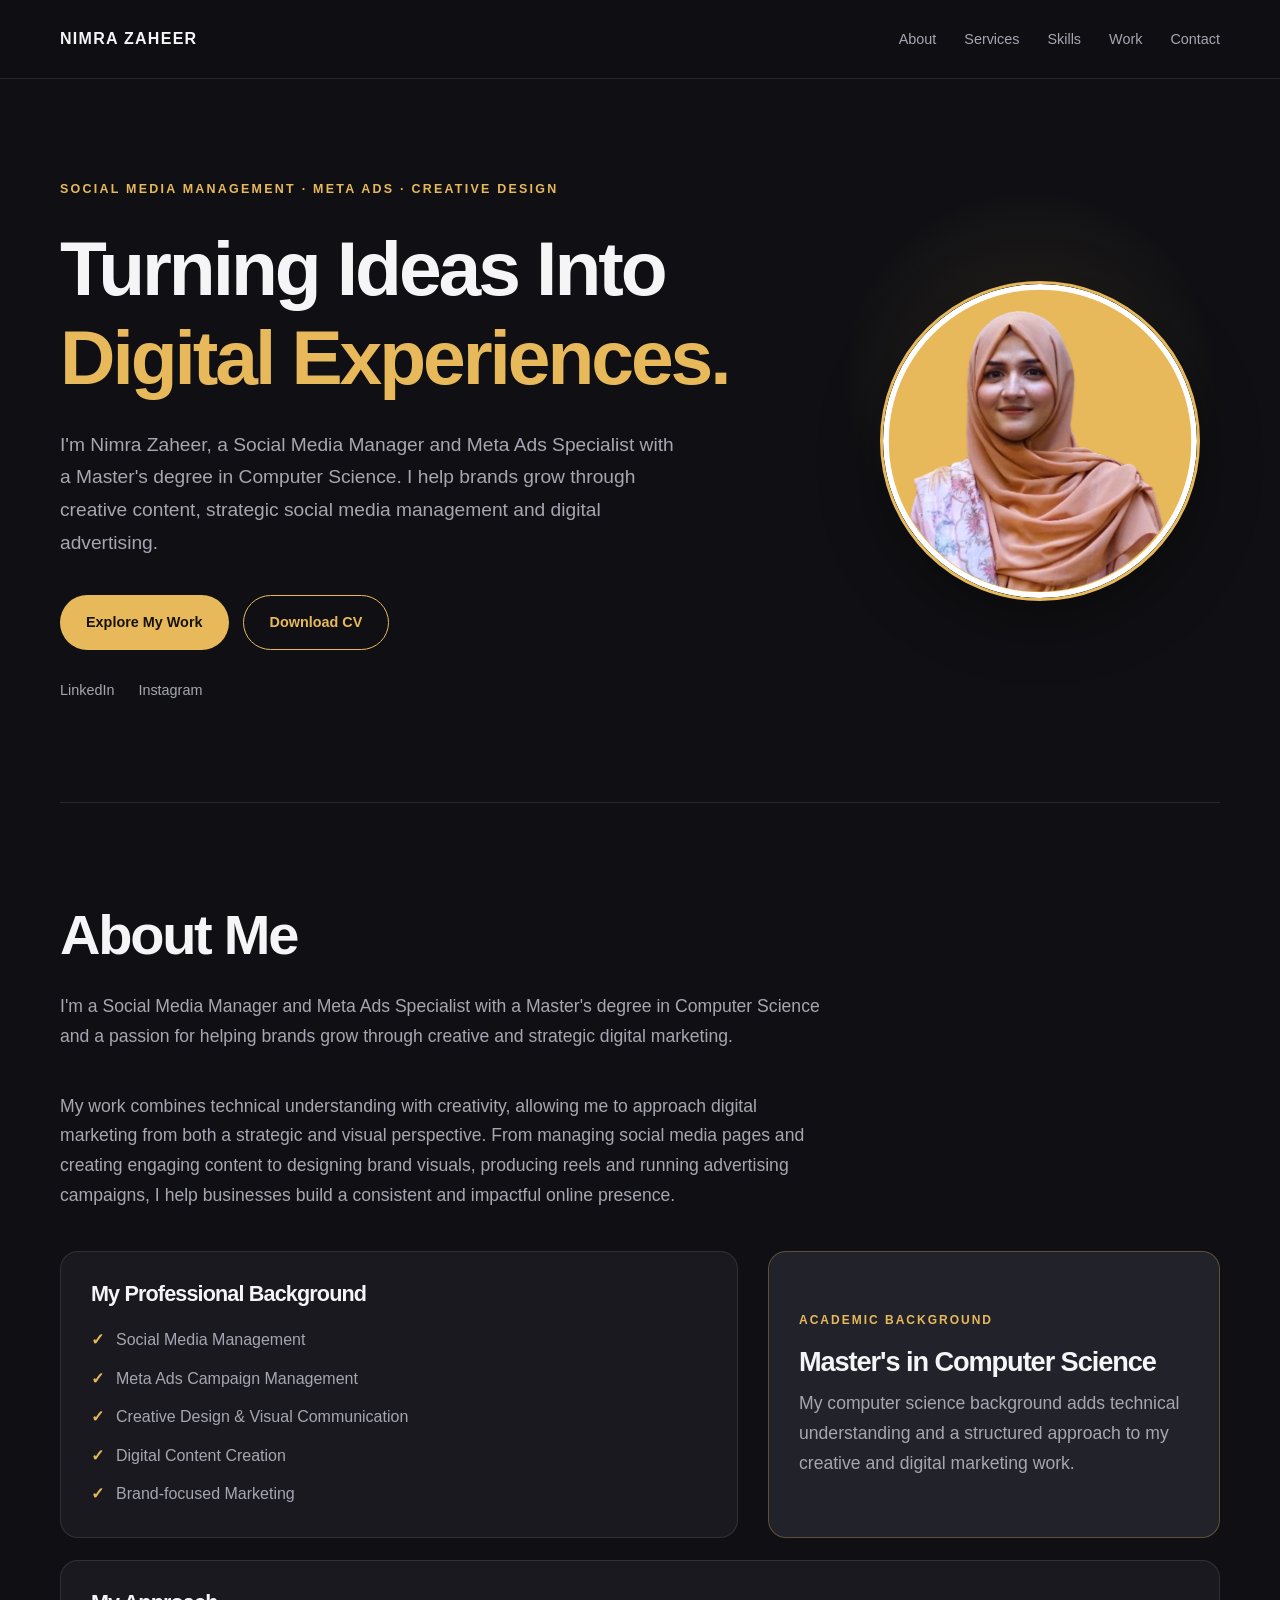
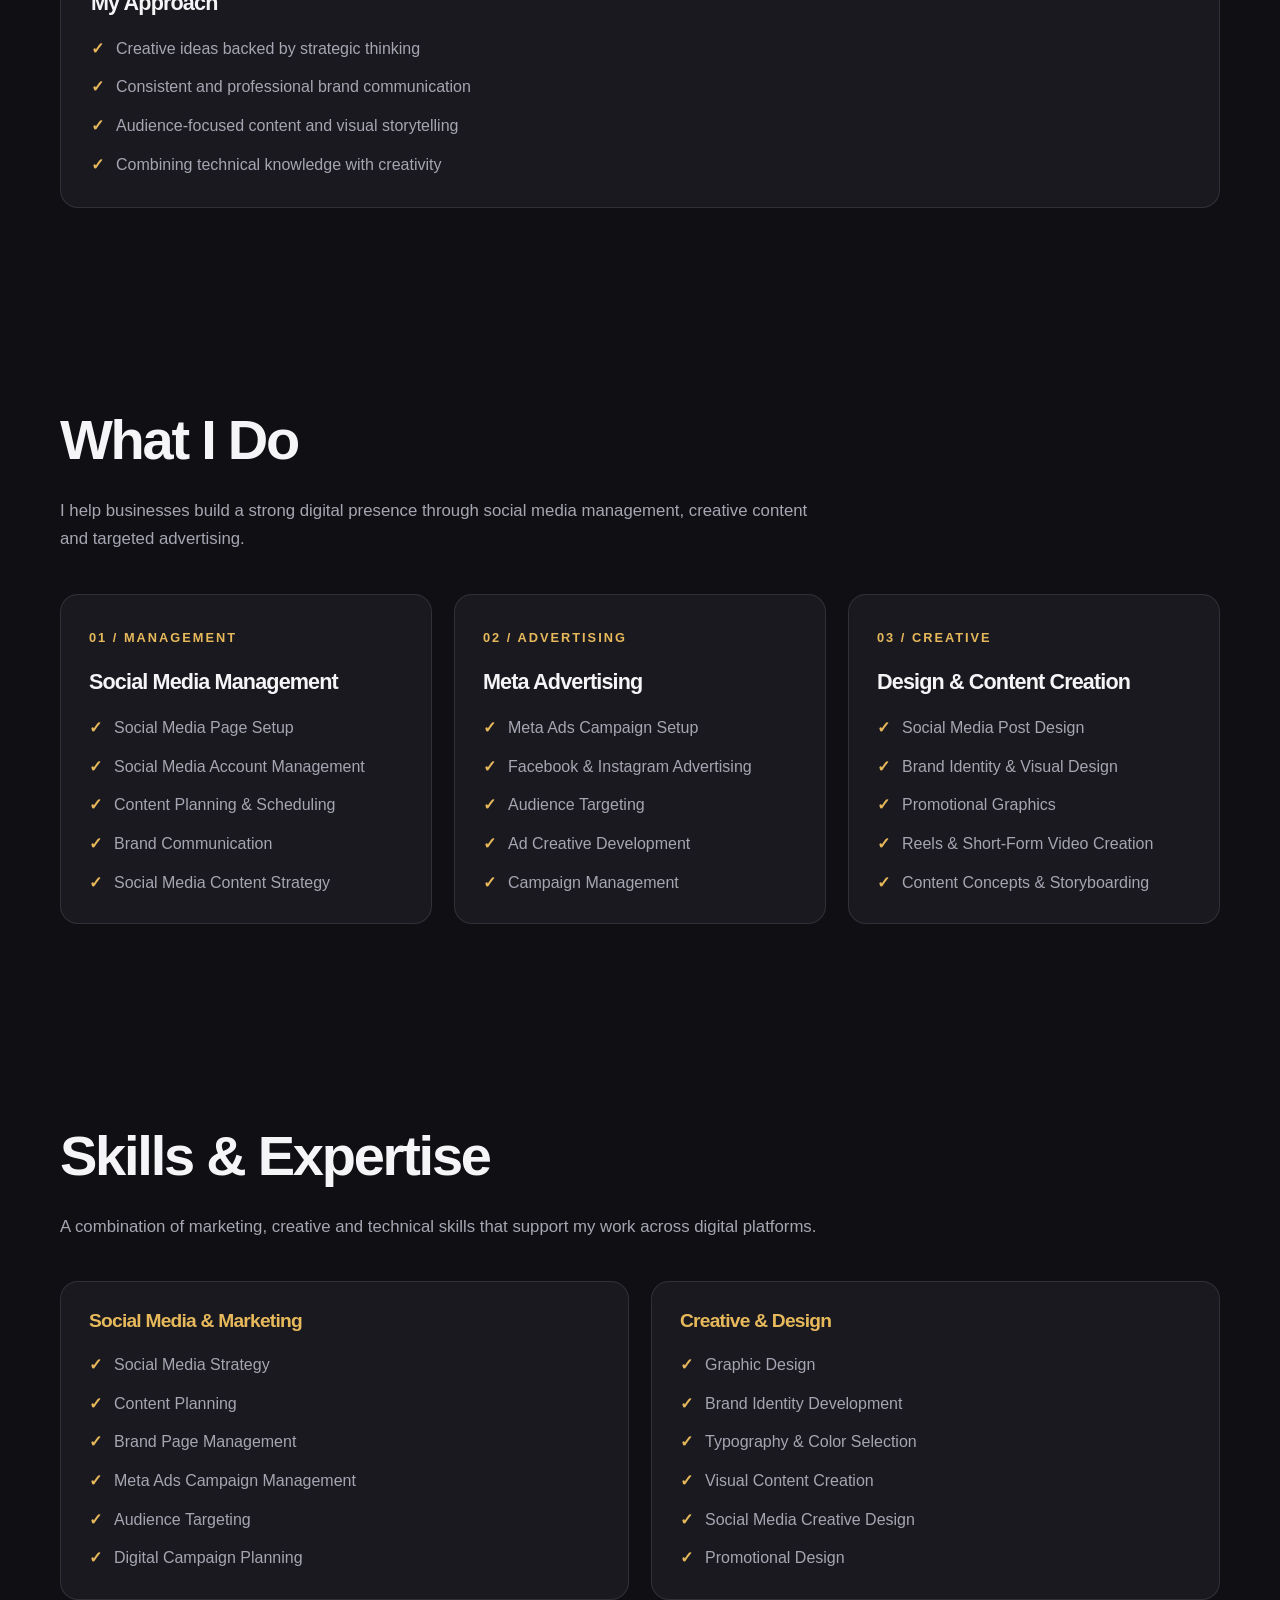
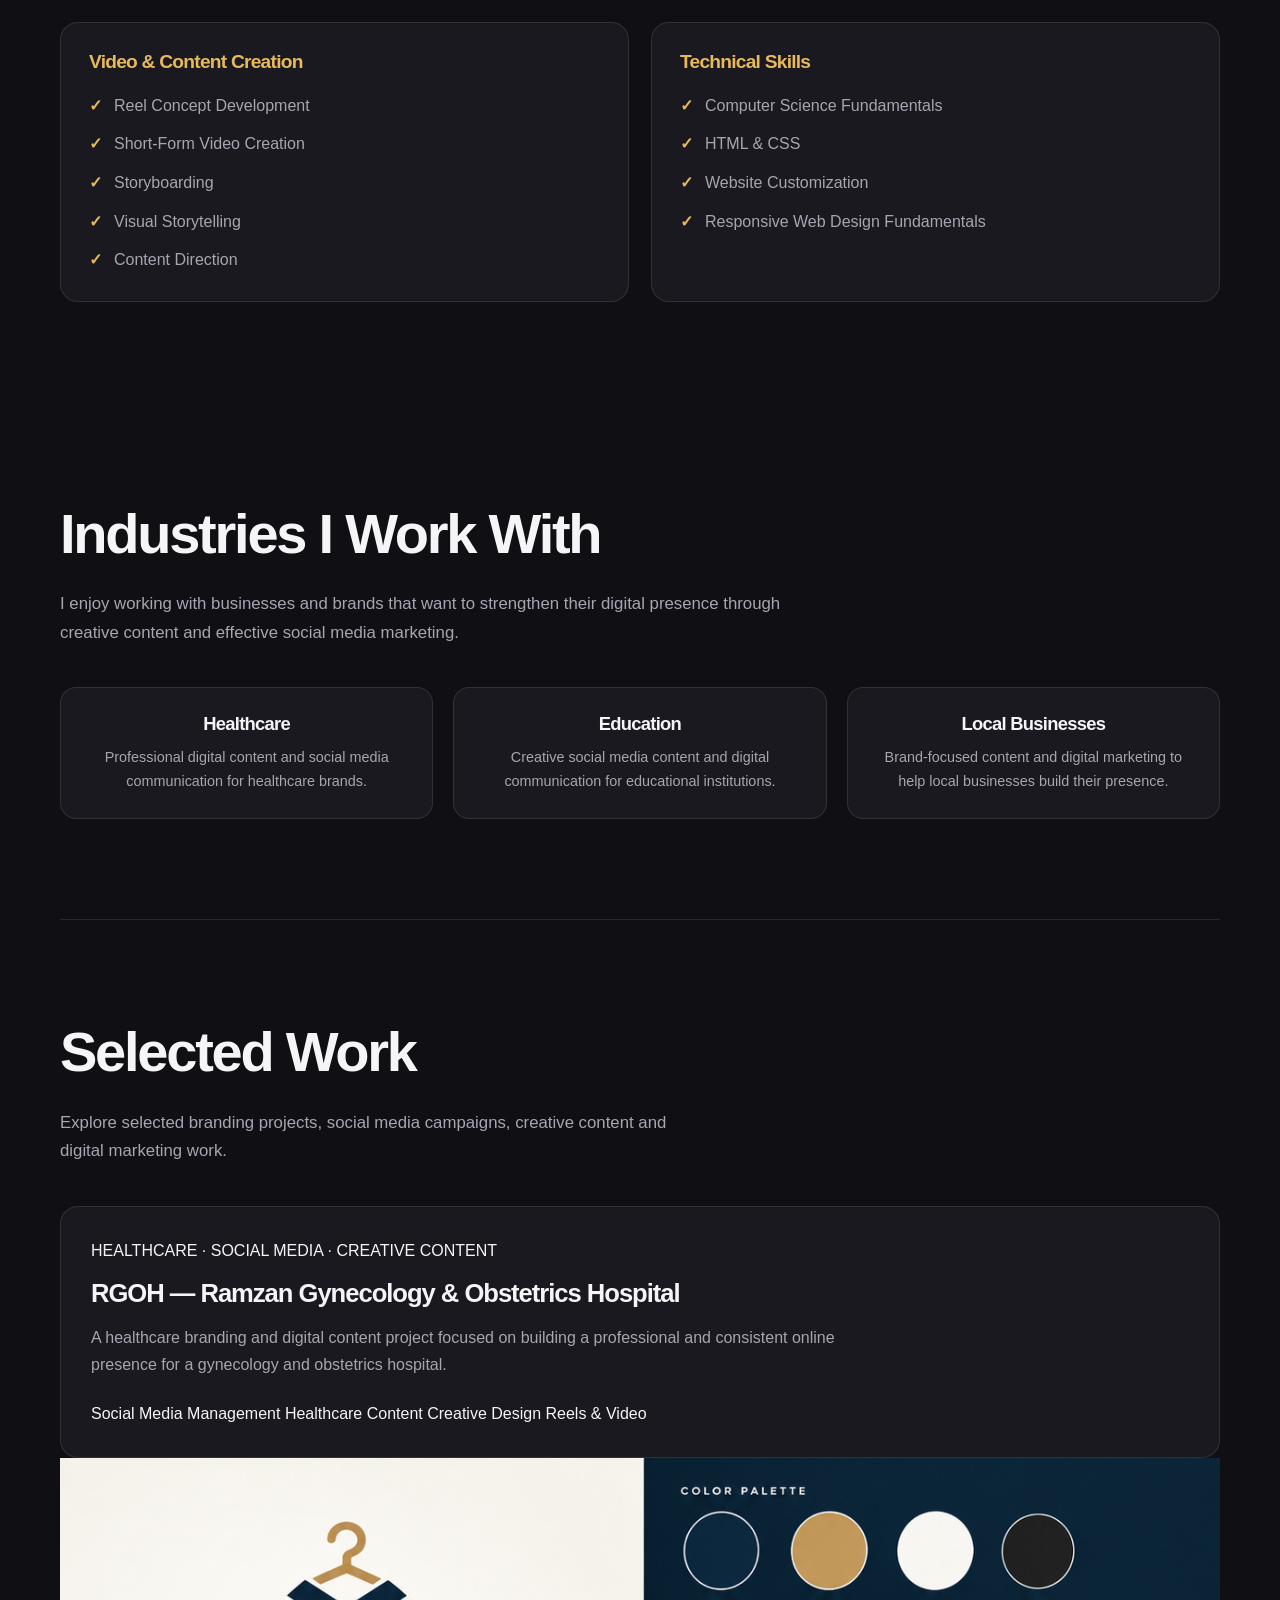
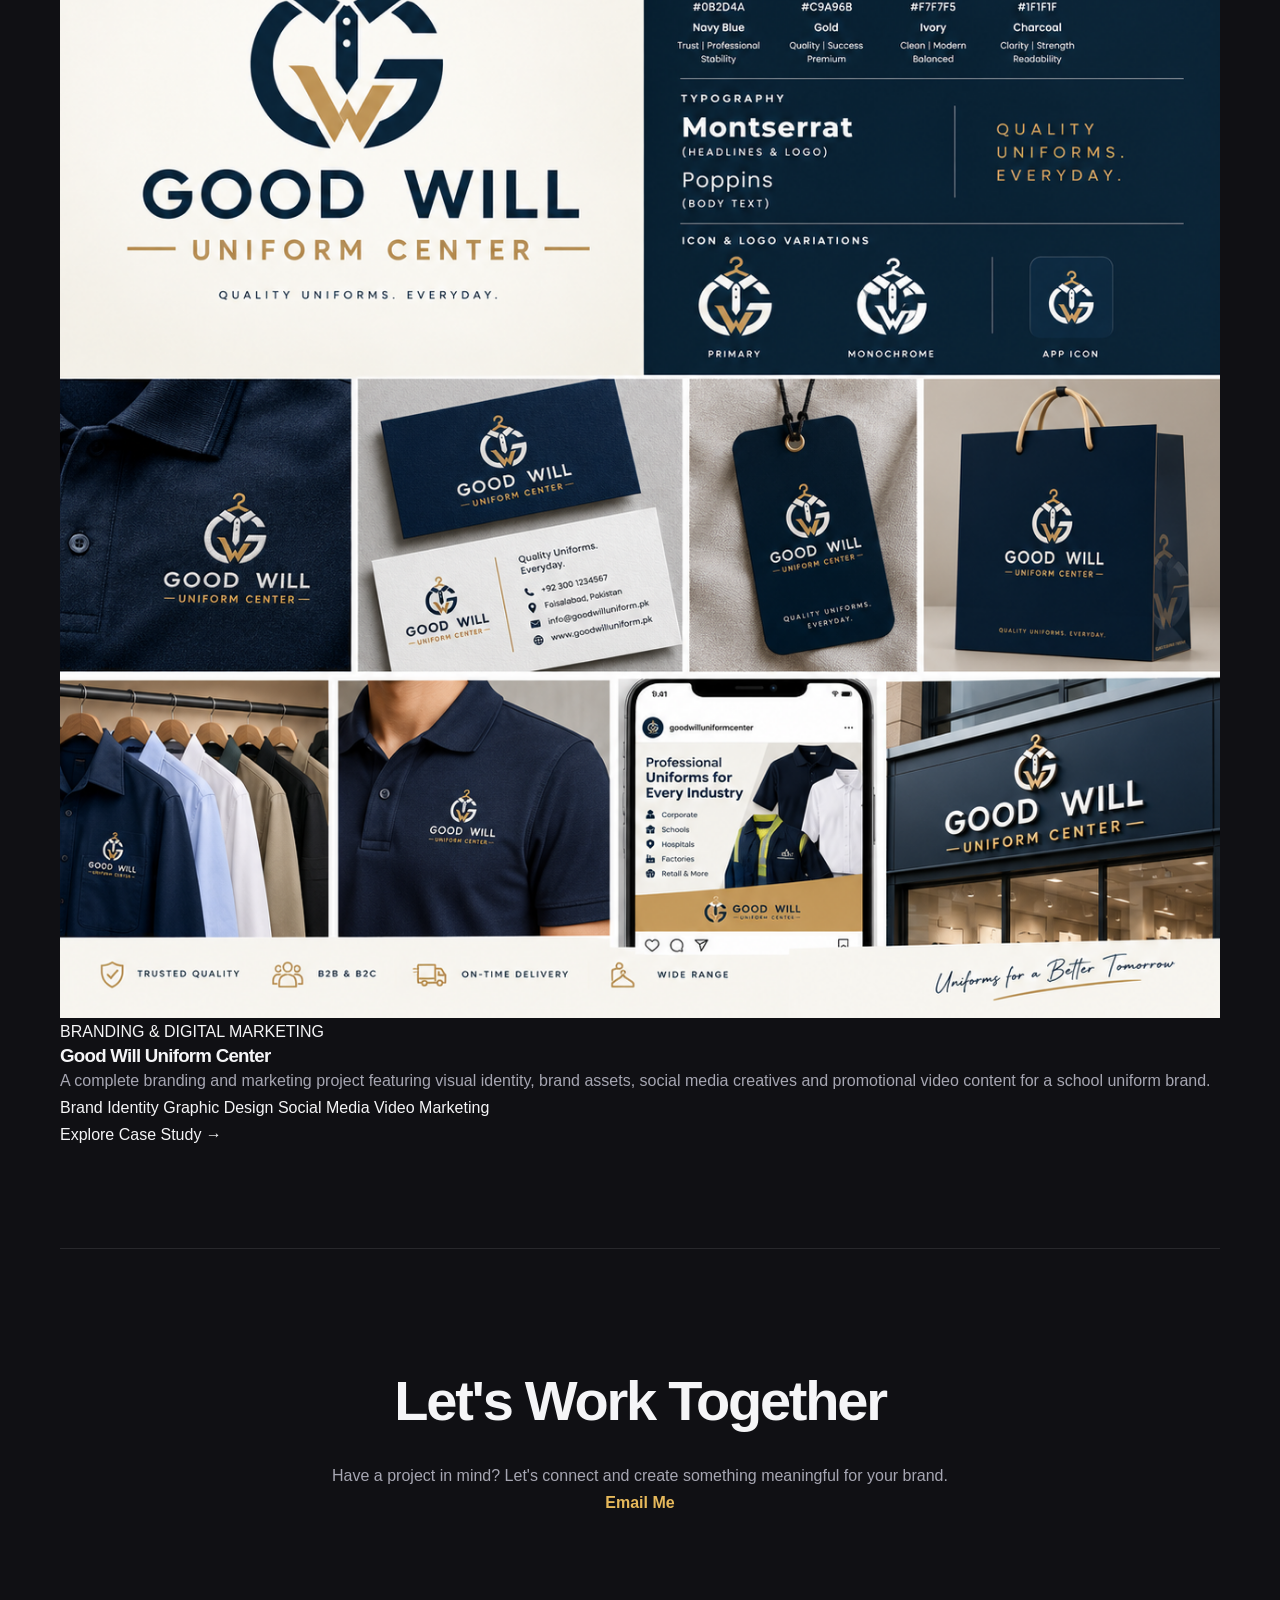
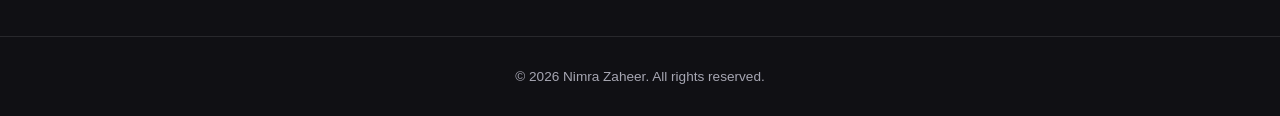
==== index.html @ 4fb4b8d6 "Update index.html" ====
<!DOCTYPE html>
<html lang="en">
<head>
  <meta charset="UTF-8">
  <meta name="viewport" content="width=device-width, initial-scale=1.0">

  <title>Nimra Zaheer | Social Media Manager & Meta Ads Specialist</title>

  <meta
    name="description"
    content="Nimra Zaheer is a Social Media Manager and Meta Ads Specialist with a Master's degree in Computer Science, specializing in social media management, creative design, content creation and digital advertising."
  >

  <link rel="stylesheet" href="style.css">

  <style>
    /* =====================================
       PORTFOLIO CONTENT SECTIONS
       ===================================== */

    .section-intro {
      max-width: 760px;
      margin-bottom: 40px;
      font-size: 1.05rem;
    }

    .highlight-text {
      color: var(--accent);
      font-weight: 700;
    }

    /* About Me */

    .about-grid {
      display: grid;
      grid-template-columns: 1.2fr 0.8fr;
      gap: 30px;
      margin-top: 35px;
    }

    .about-card {
      padding: 30px;
      background: var(--surface);
      border: 1px solid var(--border);
      border-radius: 18px;
    }

    .about-card h3 {
      font-size: 1.35rem;
      margin-bottom: 20px;
    }

    .degree-card {
      display: flex;
      flex-direction: column;
      justify-content: center;
      background: var(--surface-light);
      border: 1px solid rgba(231, 185, 91, 0.3);
    }

    .degree-label {
      color: var(--accent);
      font-size: 0.75rem;
      font-weight: 700;
      letter-spacing: 2px;
      text-transform: uppercase;
      margin-bottom: 15px;
    }

    .degree-card h3 {
      font-size: 1.7rem;
      margin-bottom: 12px;
    }

    .degree-card p {
      font-size: 0.95rem;
    }

    /* Bullet Lists */

    .professional-list {
      list-style: none;
      display: grid;
      gap: 13px;
    }

    .professional-list li {
      position: relative;
      padding-left: 25px;
      color: var(--text-muted);
      line-height: 1.6;
    }

    .professional-list li::before {
      content: "✓";
      position: absolute;
      left: 0;
      top: 0;
      color: var(--accent);
      font-weight: 800;
    }

    /* What I Do */

    .services-grid {
      display: grid;
      grid-template-columns: repeat(3, 1fr);
      gap: 22px;
      margin-top: 40px;
    }

    .service-card {
      padding: 28px;
      background: var(--surface);
      border: 1px solid var(--border);
      border-radius: 18px;
      transition:
        transform 0.25s ease,
        border-color 0.25s ease;
    }

    .service-card:hover {
      transform: translateY(-5px);
      border-color: var(--accent);
    }

    .service-number {
      display: inline-block;
      color: var(--accent);
      font-size: 0.8rem;
      font-weight: 700;
      letter-spacing: 2px;
      margin-bottom: 22px;
    }

    .service-card h3 {
      font-size: 1.35rem;
      margin-bottom: 20px;
    }

    /* Skills */

    .skills-grid {
      display: grid;
      grid-template-columns: repeat(2, 1fr);
      gap: 22px;
      margin-top: 40px;
    }

    .skill-card {
      padding: 28px;
      background: var(--surface);
      border: 1px solid var(--border);
      border-radius: 18px;
    }

    .skill-card h3 {
      color: var(--accent);
      font-size: 1.2rem;
      margin-bottom: 20px;
    }

    /* Industries */

    .industries-grid {
      display: grid;
      grid-template-columns: repeat(3, 1fr);
      gap: 20px;
      margin-top: 35px;
    }

    .industry-card {
      padding: 25px;
      text-align: center;
      background: var(--surface);
      border: 1px solid var(--border);
      border-radius: 16px;
      transition: border-color 0.25s ease;
    }

    .industry-card:hover {
      border-color: var(--accent);
    }

    .industry-card h3 {
      font-size: 1.15rem;
      margin-bottom: 10px;
    }

    .industry-card p {
      font-size: 0.9rem;
    }

    /* Featured Healthcare Project */

    .featured-project {
      margin-top: 35px;
      padding: 30px;
      background: var(--surface);
      border: 1px solid var(--border);
      border-radius: 18px;
    }

    .featured-project h3 {
      font-size: 1.6rem;
      margin: 15px 0;
    }

    .featured-project p {
      max-width: 760px;
      margin-bottom: 22px;
    }

    /* Responsive */

    @media (max-width: 900px) {
      .services-grid {
        grid-template-columns: repeat(2, 1fr);
      }

      .about-grid {
        grid-template-columns: 1fr;
      }
    }

    @media (max-width: 700px) {
      .services-grid,
      .skills-grid,
      .industries-grid {
        grid-template-columns: 1fr;
      }

      .about-card,
      .service-card,
      .skill-card,
      .industry-card,
      .featured-project {
        padding: 22px;
      }
    }
  </style>
</head>

<body>

  <!-- NAVIGATION -->

  <header>
    <nav>
      <a href="#" class="logo">NIMRA ZAHEER</a>

      <div class="nav-links">
        <a href="#about">About</a>
        <a href="#what-i-do">Services</a>
        <a href="#skills">Skills</a>
        <a href="#work">Work</a>
        <a href="#contact">Contact</a>
      </div>
    </nav>
  </header>

  <main>

    <!-- HERO SECTION -->

    <section class="hero">

      <div class="hero-content">

        <p class="eyebrow">
          SOCIAL MEDIA MANAGEMENT · META ADS · CREATIVE DESIGN
        </p>

        <h1>
          Turning Ideas Into
          <span>Digital Experiences.</span>
        </h1>

        <p class="intro">
          I'm Nimra Zaheer, a Social Media Manager and Meta Ads
          Specialist with a Master's degree in Computer Science.
          I help brands grow through creative content, strategic
          social media management and digital advertising.
        </p>

        <div class="hero-buttons">
          <a class="button" href="#work">
            Explore My Work
          </a>

          <a class="button" href="nimra-zaheer-cv.pdf" download>
            Download CV
          </a>
        </div>

        <div class="social-links">

          <a
            href="https://www.linkedin.com/in/nimra-zaheer-2a7b40285/"
            target="_blank"
            rel="noopener noreferrer"
          >
            LinkedIn
          </a>

          <a
            href="https://www.instagram.com/nimra_zaheer2002/"
            target="_blank"
            rel="noopener noreferrer"
          >
            Instagram
          </a>

        </div>

      </div>

      <div class="hero-image-container">
        <img
          src="nimra-portrait.png"
          alt="Portrait of Nimra Zaheer"
          class="hero-image"
        >
      </div>

    </section>


    <!-- ABOUT ME -->

    <section id="about">

      <h2>About Me</h2>

      <p class="section-intro">
        I'm a Social Media Manager and Meta Ads Specialist
        with a Master's degree in Computer Science and a
        passion for helping brands grow through creative
        and strategic digital marketing.
      </p>

      <p class="section-intro">
        My work combines technical understanding with
        creativity, allowing me to approach digital marketing
        from both a strategic and visual perspective.
        From managing social media pages and creating engaging
        content to designing brand visuals, producing reels
        and running advertising campaigns, I help businesses
        build a consistent and impactful online presence.
      </p>

      <div class="about-grid">

        <div class="about-card">

          <h3>My Professional Background</h3>

          <ul class="professional-list">
            <li>Social Media Management</li>
            <li>Meta Ads Campaign Management</li>
            <li>Creative Design & Visual Communication</li>
            <li>Digital Content Creation</li>
            <li>Brand-focused Marketing</li>
          </ul>

        </div>

        <div class="about-card degree-card">

          <span class="degree-label">
            Academic Background
          </span>

          <h3>Master's in Computer Science</h3>

          <p>
            My computer science background adds technical
            understanding and a structured approach to
            my creative and digital marketing work.
          </p>

        </div>

      </div>

    <div class="about-card" style="margin-top: 22px;">

      <h3>My Approach</h3>

      <ul class="professional-list">
        <li>Creative ideas backed by strategic thinking</li>
        <li>Consistent and professional brand communication</li>
        <li>Audience-focused content and visual storytelling</li>
        <li>Combining technical knowledge with creativity</li>
      </ul>

    </div>

    </section>


    <!-- WHAT I DO -->

    <section id="what-i-do">

      <h2>What I Do</h2>

      <p class="section-intro">
        I help businesses build a strong digital presence
        through social media management, creative content
        and targeted advertising.
      </p>

      <div class="services-grid">

        <!-- SERVICE 1 -->

        <div class="service-card">

          <span class="service-number">01 / MANAGEMENT</span>

          <h3>Social Media Management</h3>

          <ul class="professional-list">
            <li>Social Media Page Setup</li>
            <li>Social Media Account Management</li>
            <li>Content Planning & Scheduling</li>
            <li>Brand Communication</li>
            <li>Social Media Content Strategy</li>
          </ul>

        </div>

        <!-- SERVICE 2 -->

        <div class="service-card">

          <span class="service-number">02 / ADVERTISING</span>

          <h3>Meta Advertising</h3>

          <ul class="professional-list">
            <li>Meta Ads Campaign Setup</li>
            <li>Facebook & Instagram Advertising</li>
            <li>Audience Targeting</li>
            <li>Ad Creative Development</li>
            <li>Campaign Management</li>
          </ul>

        </div>

        <!-- SERVICE 3 -->

        <div class="service-card">

          <span class="service-number">03 / CREATIVE</span>

          <h3>Design & Content Creation</h3>

          <ul class="professional-list">
            <li>Social Media Post Design</li>
            <li>Brand Identity & Visual Design</li>
            <li>Promotional Graphics</li>
            <li>Reels & Short-Form Video Creation</li>
            <li>Content Concepts & Storyboarding</li>
          </ul>

        </div>

      </div>

    </section>


    <!-- SKILLS & EXPERTISE -->

    <section id="skills">

      <h2>Skills & Expertise</h2>

      <p class="section-intro">
        A combination of marketing, creative and technical
        skills that support my work across digital platforms.
      </p>

      <div class="skills-grid">

        <!-- SKILL GROUP 1 -->

        <div class="skill-card">

          <h3>Social Media & Marketing</h3>

          <ul class="professional-list">
            <li>Social Media Strategy</li>
            <li>Content Planning</li>
            <li>Brand Page Management</li>
            <li>Meta Ads Campaign Management</li>
            <li>Audience Targeting</li>
            <li>Digital Campaign Planning</li>
          </ul>

        </div>

        <!-- SKILL GROUP 2 -->

        <div class="skill-card">

          <h3>Creative & Design</h3>

          <ul class="professional-list">
            <li>Graphic Design</li>
            <li>Brand Identity Development</li>
            <li>Typography & Color Selection</li>
            <li>Visual Content Creation</li>
            <li>Social Media Creative Design</li>
            <li>Promotional Design</li>
          </ul>

        </div>

        <!-- SKILL GROUP 3 -->

        <div class="skill-card">

          <h3>Video & Content Creation</h3>

          <ul class="professional-list">
            <li>Reel Concept Development</li>
            <li>Short-Form Video Creation</li>
            <li>Storyboarding</li>
            <li>Visual Storytelling</li>
            <li>Content Direction</li>
          </ul>

        </div>

        <!-- SKILL GROUP 4 -->

        <div class="skill-card">

          <h3>Technical Skills</h3>

          <ul class="professional-list">
            <li>Computer Science Fundamentals</li>
            <li>HTML & CSS</li>
            <li>Website Customization</li>
            <li>Responsive Web Design Fundamentals</li>
          </ul>

        </div>

      </div>

    </section>


    <!-- INDUSTRIES -->

    <section id="industries">

      <h2>Industries I Work With</h2>

      <p class="section-intro">
        I enjoy working with businesses and brands that
        want to strengthen their digital presence through
        creative content and effective social media marketing.
      </p>

      <div class="industries-grid">

        <div class="industry-card">

          <h3>Healthcare</h3>

          <p>
            Professional digital content and social media
            communication for healthcare brands.
          </p>

        </div>

        <div class="industry-card">

          <h3>Education</h3>

          <p>
            Creative social media content and digital
            communication for educational institutions.
          </p>

        </div>

        <div class="industry-card">

          <h3>Local Businesses</h3>

          <p>
            Brand-focused content and digital marketing
            to help local businesses build their presence.
          </p>

        </div>

      </div>

    </section>


    <!-- SELECTED WORK -->

    <section id="work">

      <h2>Selected Work</h2>

      <p class="section-intro">
        Explore selected branding projects, social media
        campaigns, creative content and digital marketing work.
      </p>


      <!-- FEATURED RGOH PROJECT -->

      <div class="featured-project">

        <span class="project-category">
          HEALTHCARE · SOCIAL MEDIA · CREATIVE CONTENT
        </span>

        <h3>RGOH — Ramzan Gynecology & Obstetrics Hospital</h3>

        <p>
          A healthcare branding and digital content project
          focused on building a professional and consistent
          online presence for a gynecology and obstetrics hospital.
        </p>

        <div class="project-tags">
          <span>Social Media Management</span>
          <span>Healthcare Content</span>
          <span>Creative Design</span>
          <span>Reels & Video</span>
        </div>

      </div>


      <!-- GOOD WILL PROJECT -->

      <a href="projects/good-will.html" class="project-card">

        <div class="project-image">

          <img
            src="assets/projects/good-will/brand-identity.png"
            alt="Good Will Uniform Center brand identity presentation"
          >

        </div>

        <div class="project-info">

          <span class="project-category">
            BRANDING & DIGITAL MARKETING
          </span>

          <h3>Good Will Uniform Center</h3>

          <p>
            A complete branding and marketing project featuring
            visual identity, brand assets, social media creatives
            and promotional video content for a school uniform brand.
          </p>

          <div class="project-tags">
            <span>Brand Identity</span>
            <span>Graphic Design</span>
            <span>Social Media</span>
            <span>Video Marketing</span>
          </div>

          <span class="project-link">
            Explore Case Study →
          </span>

        </div>

      </a>

    </section>


    <!-- CONTACT -->

    <section id="contact">

      <h2>Let's Work Together</h2>

      <p>
        Have a project in mind? Let's connect and create
        something meaningful for your brand.
      </p>

      <a href="mailto:nimrazaheer2603@gmail.com">
        Email Me
      </a>

    </section>

  </main>


  <!-- FOOTER -->

  <footer>

    <p>
      © 2026 Nimra Zaheer. All rights reserved.
    </p>

  </footer>

  <script src="script.js"></script>

</body>
</html>
---- style.css ----
/* =========================================
   NIMRA ZAHEER - PORTFOLIO
   Complete Main Stylesheet
   ========================================= */

/* 1. Base Settings */

:root {
  --background: #101014;
  --surface: #19191f;
  --surface-light: #22222a;
  --text: #f5f5f7;
  --text-muted: #a6a6b2;
  --accent: #e7b95b;
  --accent-dark: #c99532;
  --border: rgba(255, 255, 255, 0.1);

  --container: 1160px;
  --radius: 18px;
  --transition: 0.25s ease;
}

* {
  margin: 0;
  padding: 0;
  box-sizing: border-box;
}

html {
  scroll-behavior: smooth;
  scroll-padding-top: 90px;
}

body {
  font-family: Arial, Helvetica, sans-serif;
  background: var(--background);
  color: var(--text);
  line-height: 1.7;
  overflow-x: hidden;
}

a {
  color: inherit;
  text-decoration: none;
}

img {
  max-width: 100%;
  display: block;
}

section {
  width: min(100% - 40px, var(--container));
  margin: 0 auto;
  padding: 100px 0;
}

h1,
h2,
h3 {
  line-height: 1.15;
  letter-spacing: -0.04em;
}

h2 {
  font-size: clamp(2rem, 5vw, 3.5rem);
  margin-bottom: 24px;
}

p {
  color: var(--text-muted);
}

/* 2. Navigation */

header {
  position: sticky;
  top: 0;
  z-index: 100;
  background: rgba(16, 16, 20, 0.92);
  backdrop-filter: blur(14px);
  border-bottom: 1px solid var(--border);
}

nav {
  width: min(100% - 40px, var(--container));
  min-height: 78px;
  margin: 0 auto;
  display: flex;
  align-items: center;
  justify-content: space-between;
  gap: 24px;
}

.logo {
  font-size: 1rem;
  font-weight: 800;
  letter-spacing: 0.08em;
}

.nav-links {
  display: flex;
  align-items: center;
  gap: 28px;
}

.nav-links a {
  color: var(--text-muted);
  font-size: 0.9rem;
  transition: color var(--transition);
}

.nav-links a:hover {
  color: var(--accent);
}

/* 3. Hero Section */

.hero {
  min-height: 78vh;
  display: flex;
  flex-direction: row;
  align-items: center;
  justify-content: space-between;
  gap: 60px;
  padding-top: 100px;
  padding-bottom: 100px;
  position: relative;
}

.hero::before {
  content: "";
  position: absolute;
  width: 380px;
  height: 380px;
  top: 15%;
  right: 0;
  background: radial-gradient(
    circle,
    rgba(231, 185, 91, 0.12),
    transparent 70%
  );
  pointer-events: none;
}

.hero-content {
  flex: 1;
  min-width: 0;
  position: relative;
  z-index: 1;
}

.eyebrow {
  color: var(--accent);
  font-size: 0.78rem;
  font-weight: 700;
  letter-spacing: 0.18em;
  margin-bottom: 24px;
}

.hero h1 {
  max-width: 700px;
  font-size: clamp(2.8rem, 6vw, 5.5rem);
  font-weight: 800;
  margin-bottom: 28px;
}

.hero h1 span {
  color: var(--accent);
}

.intro {
  max-width: 620px;
  font-size: clamp(1rem, 2vw, 1.2rem);
  margin-bottom: 36px;
}

/* 4. Hero Portrait - Circular Headshot */

.hero-image-container {
  flex: 0 0 340px;
  width: 340px;
  position: relative;
  z-index: 1;
}

.hero-image {
  width: 320px;
  height: 320px;
  aspect-ratio: 1 / 1;
  object-fit: cover;
  object-position: center center;
  border-radius: 50%;
  border: 3px solid var(--accent);
  box-shadow: 0 20px 60px rgba(0, 0, 0, 0.35);
}

/* 5. Hero Buttons */

.hero-buttons {
  display: flex;
  flex-wrap: wrap;
  gap: 14px;
  margin-bottom: 28px;
}

.button {
  display: inline-flex;
  align-items: center;
  justify-content: center;
  min-height: 52px;
  padding: 14px 26px;
  border-radius: 999px;
  background: var(--accent);
  color: #17130b;
  font-weight: 700;
  font-size: 0.9rem;
  transition:
    transform var(--transition),
    background var(--transition);
}

.button:hover {
  background: var(--accent-dark);
  transform: translateY(-3px);
}

.hero-buttons .button:nth-child(2) {
  background: transparent;
  color: var(--accent);
  border: 1px solid var(--accent);
}

.hero-buttons .button:nth-child(2):hover {
  background: var(--accent);
  color: #17130b;
}

/* 6. Social Links */

.social-links {
  display: flex;
  flex-wrap: wrap;
  gap: 24px;
}

.social-links a {
  color: var(--text-muted);
  font-size: 0.9rem;
  transition: color var(--transition);
}

.social-links a:hover {
  color: var(--accent);
}

/* 7. About Section */

#about {
  border-top: 1px solid var(--border);
}

#about p {
  max-width: 760px;
  font-size: 1.1rem;
}

/* 8. Work Section */

#work {
  border-top: 1px solid var(--border);
}

#work > p {
  max-width: 650px;
}

/* 9. Services Section */

#services {
  border-top: 1px solid var(--border);
}

#services p {
  max-width: 760px;
  font-size: 1.1rem;
}

/* 10. Contact Section */

#contact {
  border-top: 1px solid var(--border);
  text-align: center;
  padding-top: 120px;
  padding-bottom: 120px;
}

#contact h2 {
  max-width: 700px;
  margin: 0 auto 28px;
}

#contact a {
  color: var(--accent);
  font-weight: 700;
}

/* 11. Footer */

footer {
  border-top: 1px solid var(--border);
  padding: 28px 20px;
  text-align: center;
}

footer p {
  font-size: 0.85rem;
}

/* 12. Tablet Responsive */

@media (max-width: 900px) {
  .hero {
    gap: 35px;
  }

  .hero-image-container {
    flex-basis: 280px;
    width: 280px;
  }

  .hero-image {
    width: 280px;
    height: 280px;
  }

  .hero h1 {
    font-size: clamp(2.7rem, 6vw, 4.5rem);
  }
}

/* 13. Mobile Responsive */

@media (max-width: 768px) {
  section {
    padding: 72px 0;
  }

  nav {
    min-height: 70px;
    flex-direction: column;
    justify-content: center;
    padding: 18px 0;
    gap: 14px;
  }

  .nav-links {
    gap: 18px;
    flex-wrap: wrap;
    justify-content: center;
  }

  .nav-links a {
    font-size: 0.82rem;
  }

  .hero {
    min-height: auto;
    flex-direction: column;
    align-items: flex-start;
    padding-top: 80px;
    padding-bottom: 80px;
    gap: 40px;
  }

  .hero-content {
    width: 100%;
  }

  .hero h1 {
    font-size: clamp(2.7rem, 12vw, 4.5rem);
  }

  .hero-image-container {
    width: 320px;
    flex: none;
    align-self: center;
  }

  .hero-image {
    width: 320px;
    height: 320px;
  }

  .hero::before {
    width: 250px;
    height: 250px;
    right: -80px;
  }

  #contact {
    padding-top: 90px;
    padding-bottom: 90px;
  }
}

/* 14. Small Mobile */

@media (max-width: 420px) {
  section {
    width: calc(100% - 32px);
  }

  nav {
    width: calc(100% - 32px);
  }

  .nav-links {
    gap: 12px;
  }

  .nav-links a {
    font-size: 0.75rem;
  }

  .hero h1 {
    font-size: 2.6rem;
  }

  .hero-buttons {
    flex-direction: column;
  }

  .hero-buttons .button {
    width: 100%;
  }

  .hero-image-container {
    width: 280px;
  }
   /* FORCE CIRCULAR PROFILE PHOTO */

.hero-image-container {
  width: 320px !important;
  height: 320px !important;
  flex: 0 0 320px !important;
  border-radius: 50% !important;
  overflow: hidden !important;
}

.hero-image-container .hero-image {
  width: 100% !important;
  height: 100% !important;
  aspect-ratio: 1 / 1 !important;
  object-fit: cover !important;
  object-position: center center !important;
  border-radius: 50% !important;
  border: 3px solid #E7B95B !important;
}

  .hero-image {
    width: 280px;
    height: 280px;
  }
}
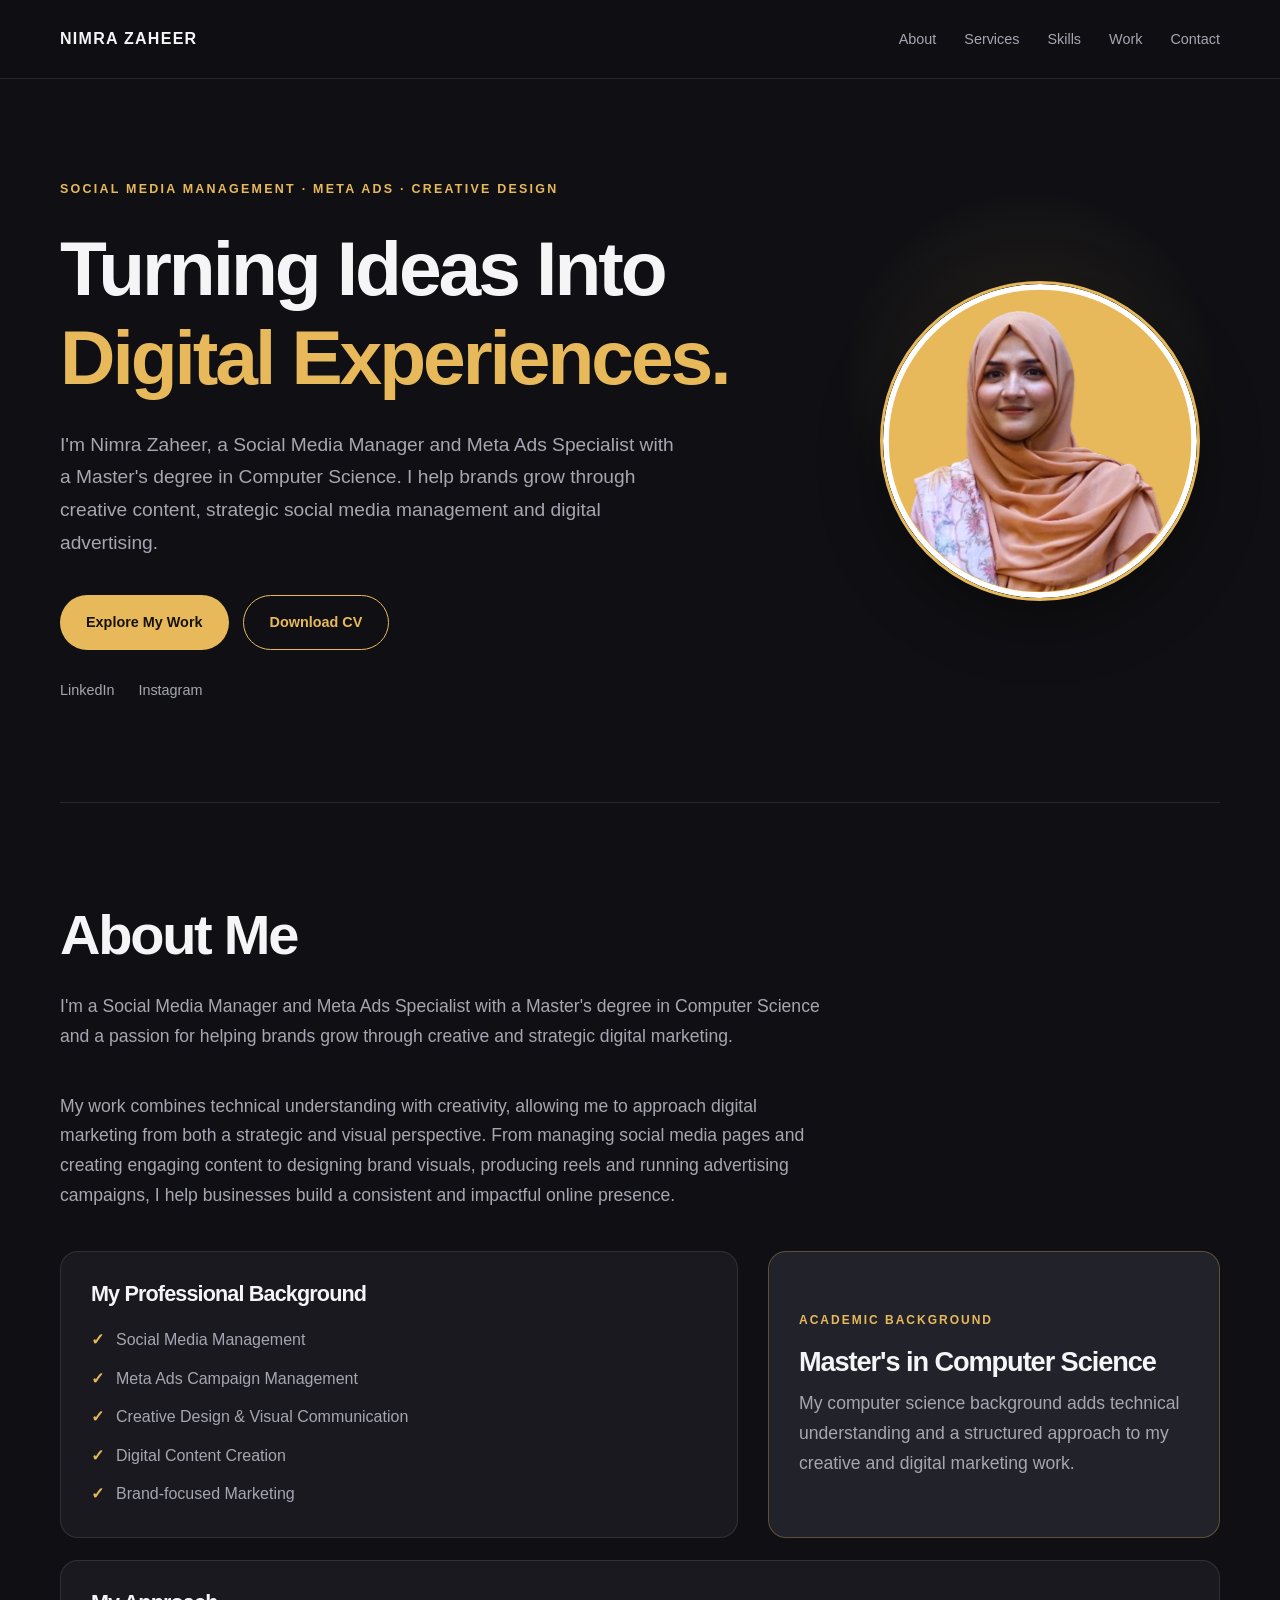
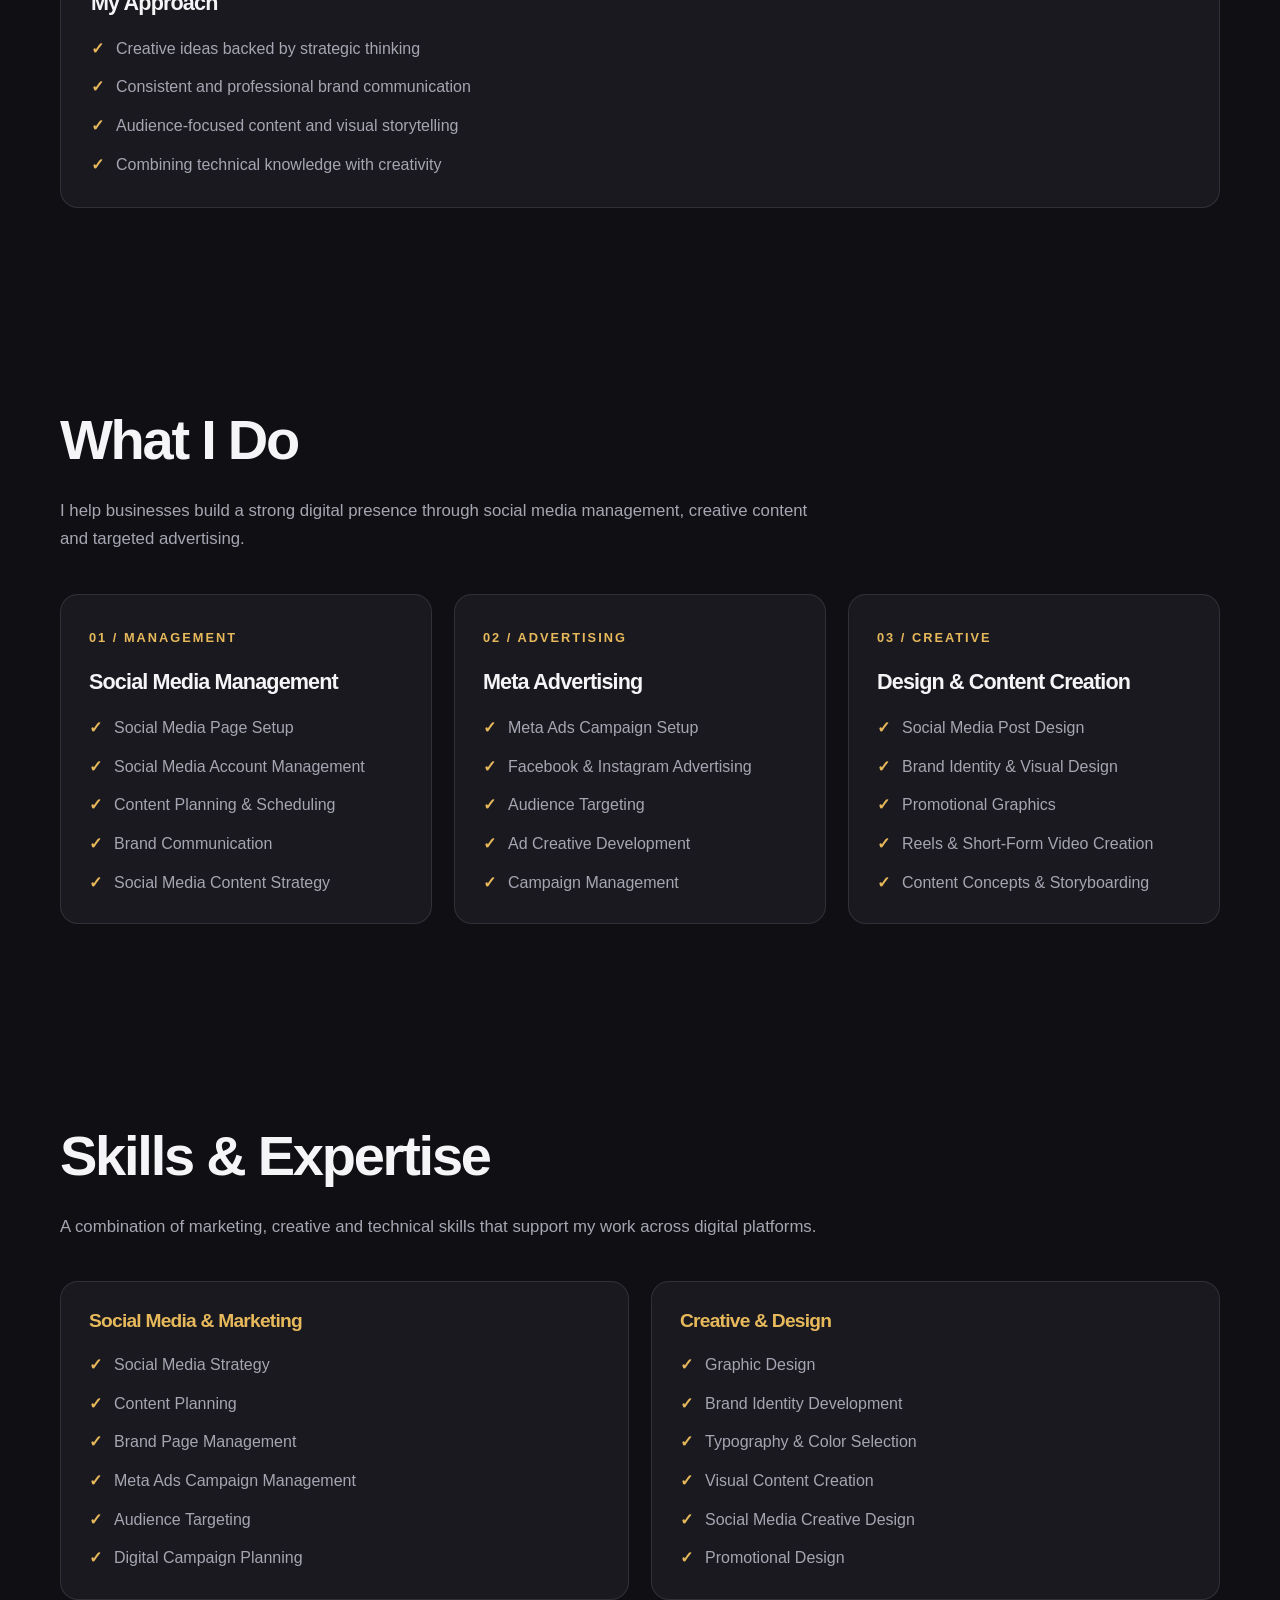
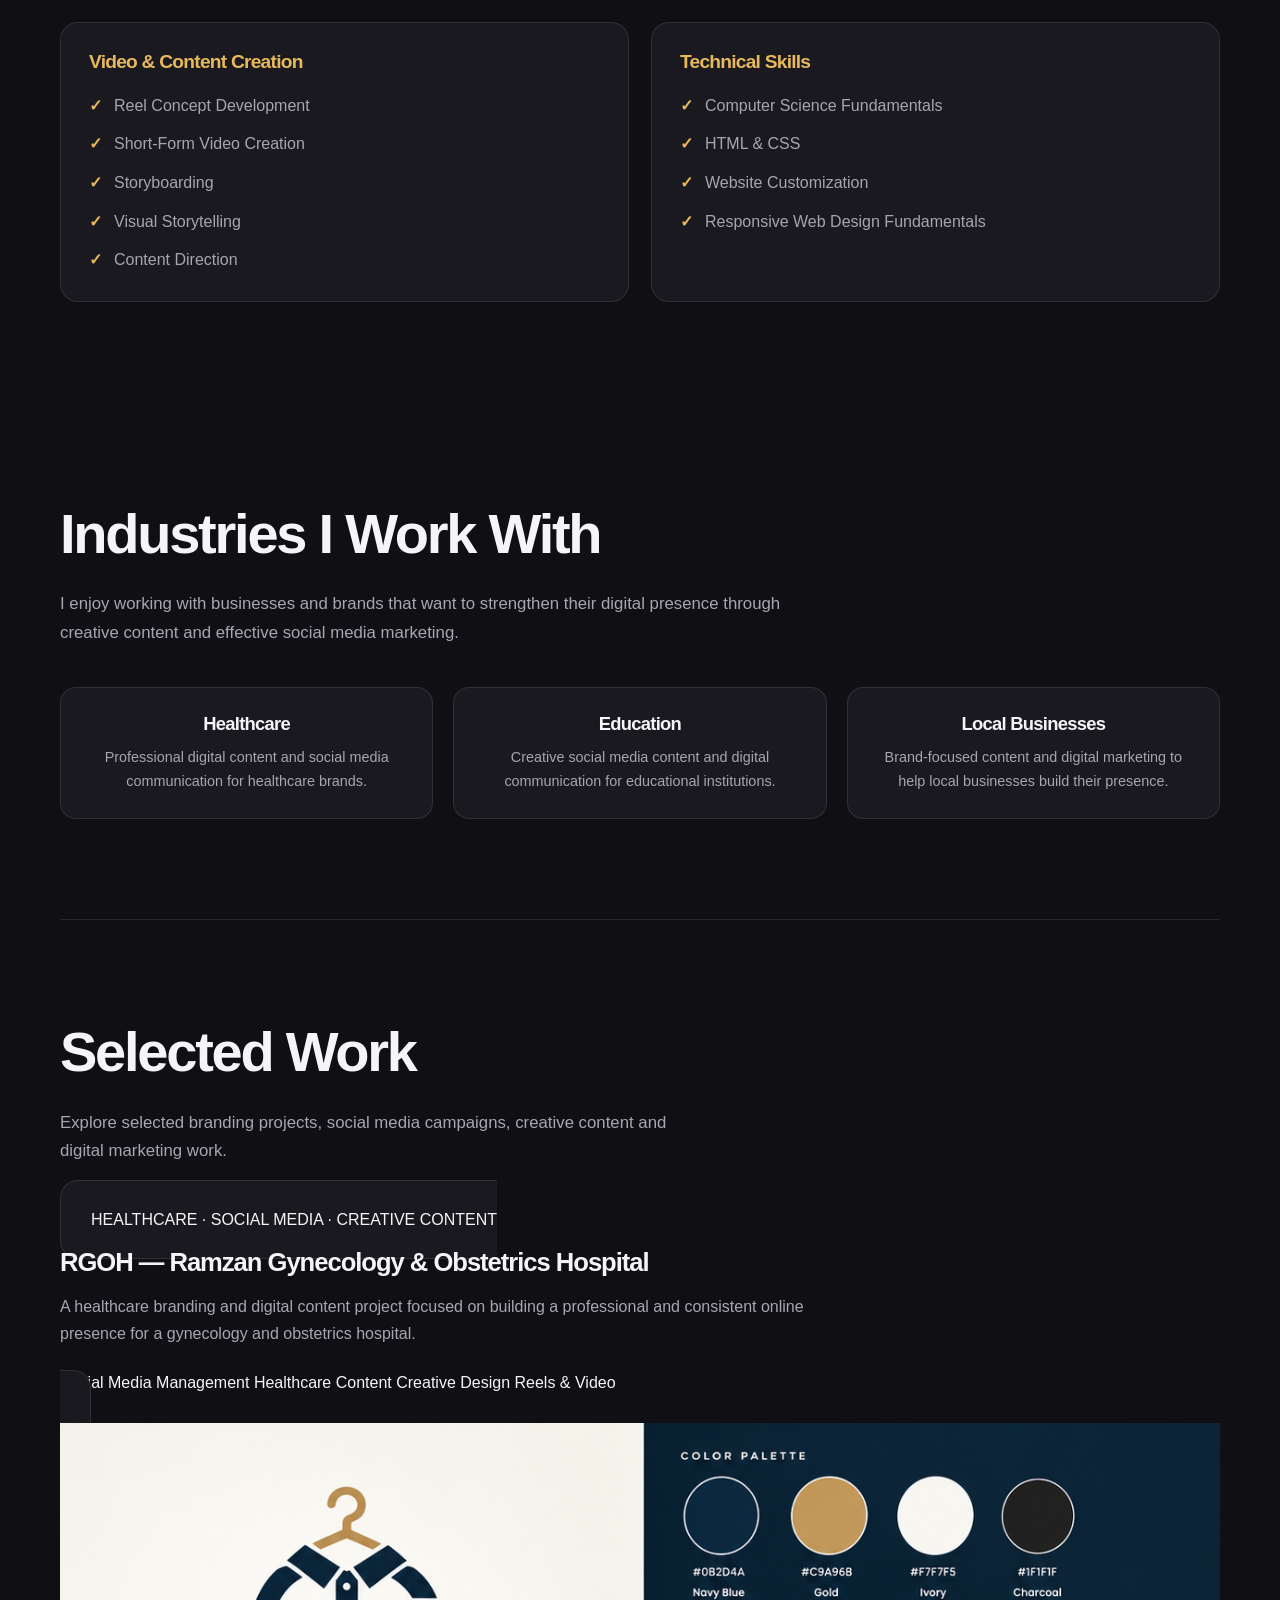
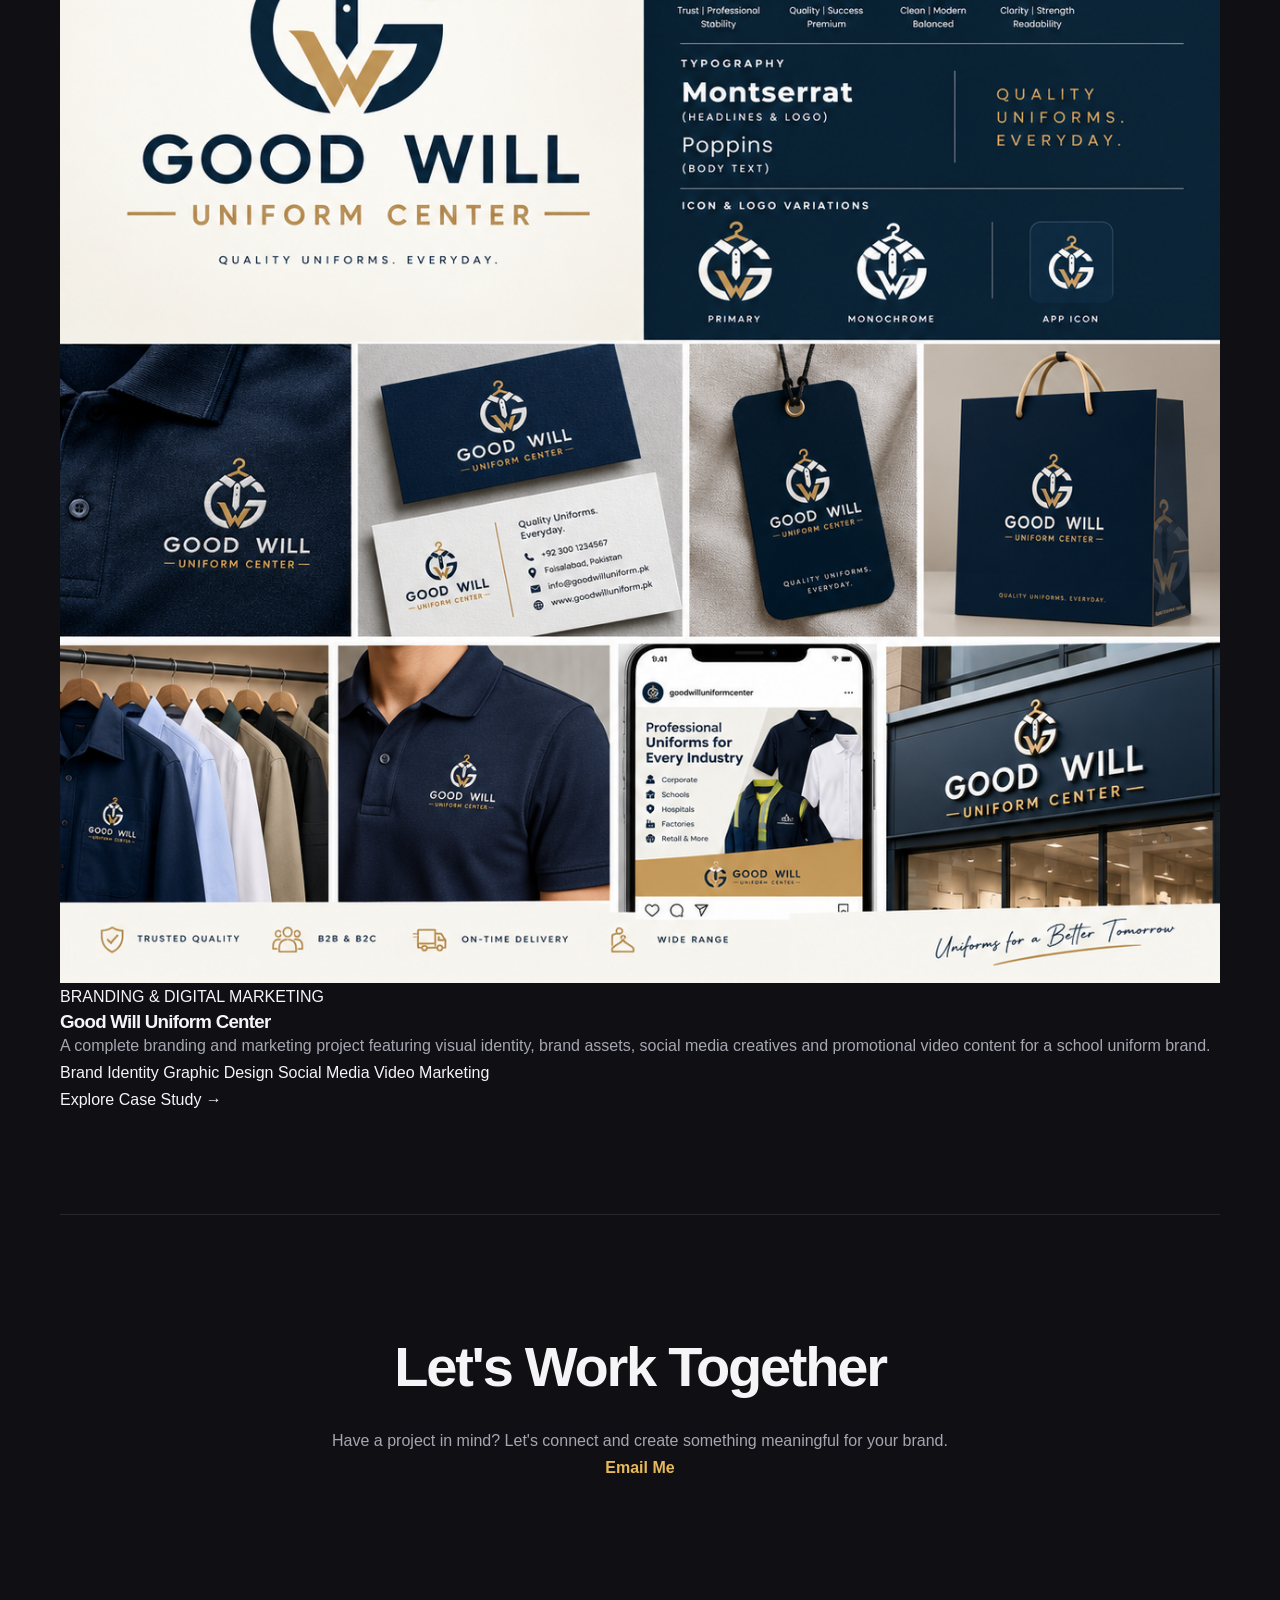
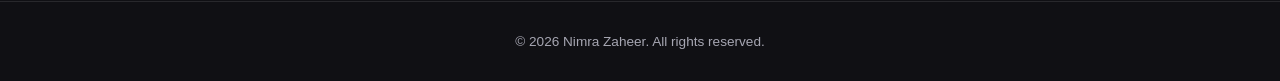
==== commit 37a502fa: "Update index.html" ====
--- a/index.html
+++ b/index.html
@@ -622,7 +622,7 @@
 
       <!-- FEATURED RGOH PROJECT -->
 
-      <div class="featured-project">
+      <a href="projects/rgoh.html" class="featured-project">
 
         <span class="project-category">
           HEALTHCARE · SOCIAL MEDIA · CREATIVE CONTENT
@@ -643,7 +643,7 @@
           <span>Reels & Video</span>
         </div>
 
-      </div>
+     </a>
 
 
       <!-- GOOD WILL PROJECT -->
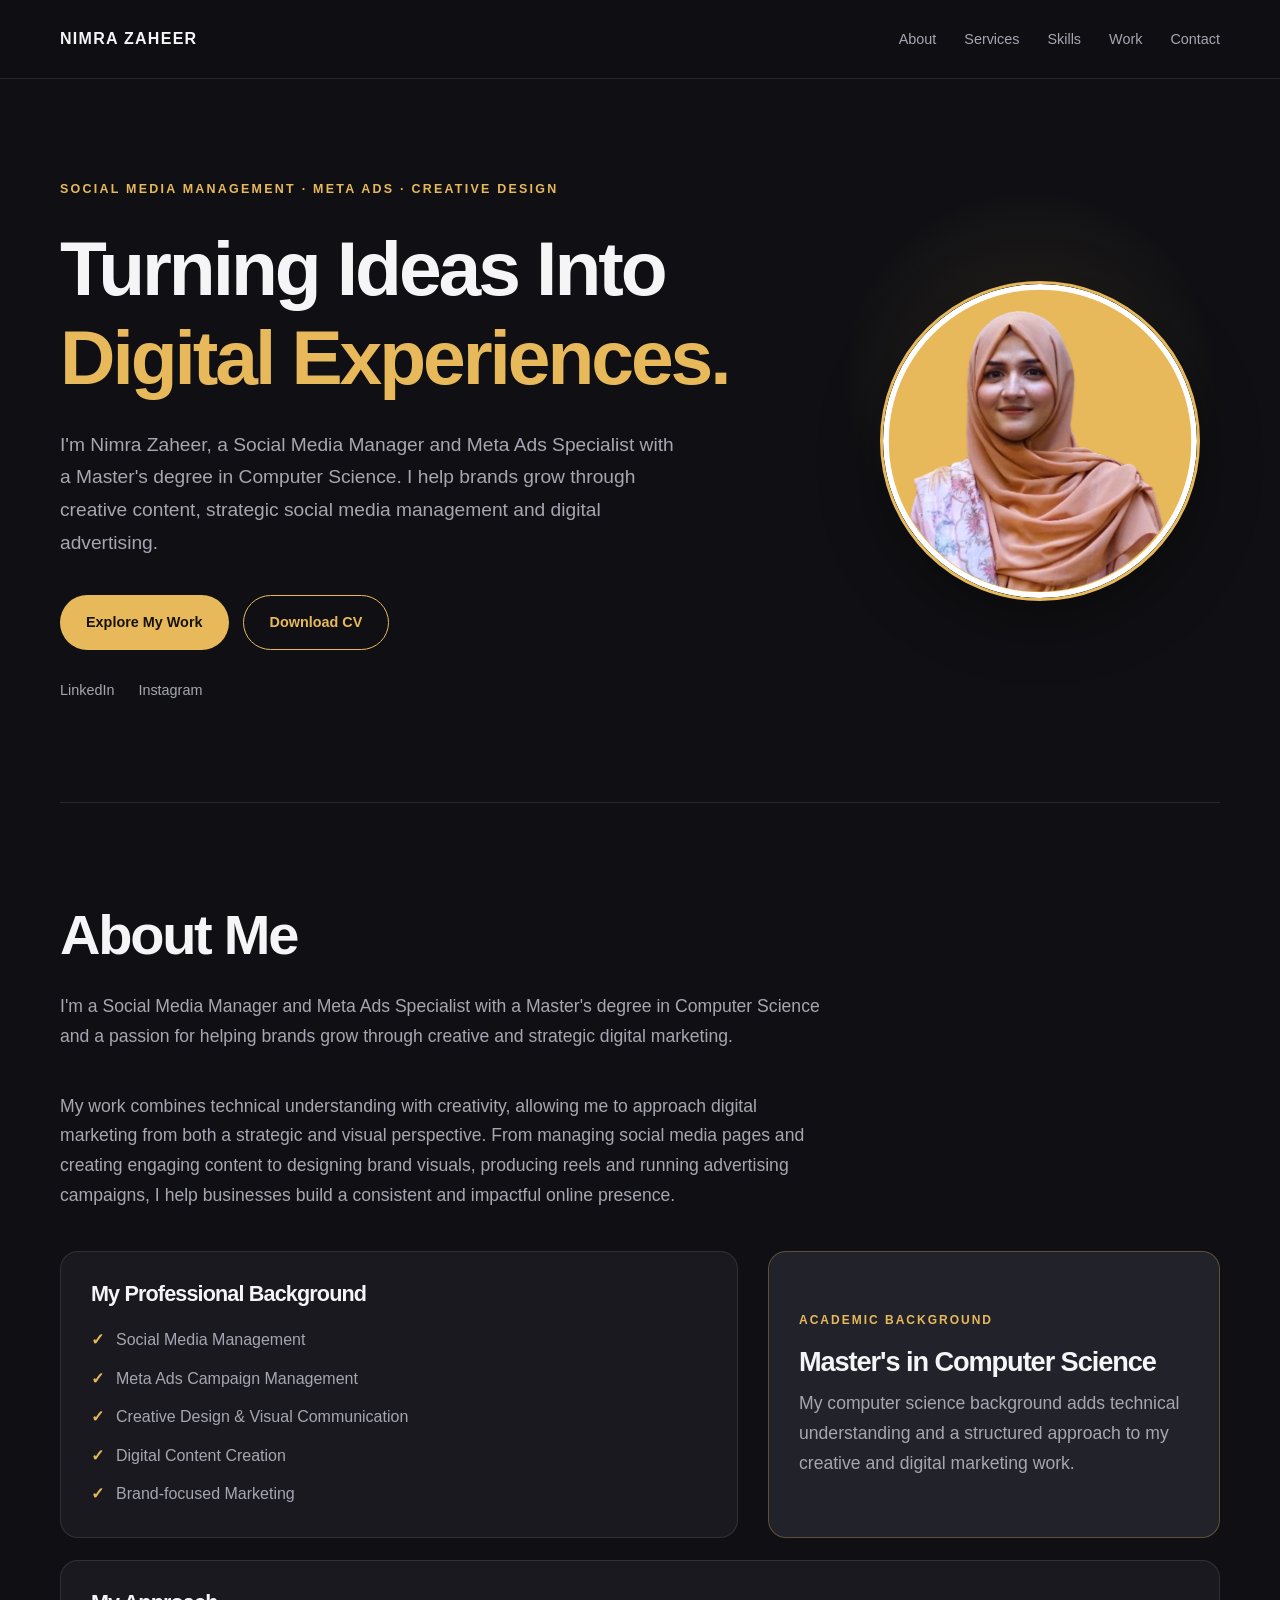
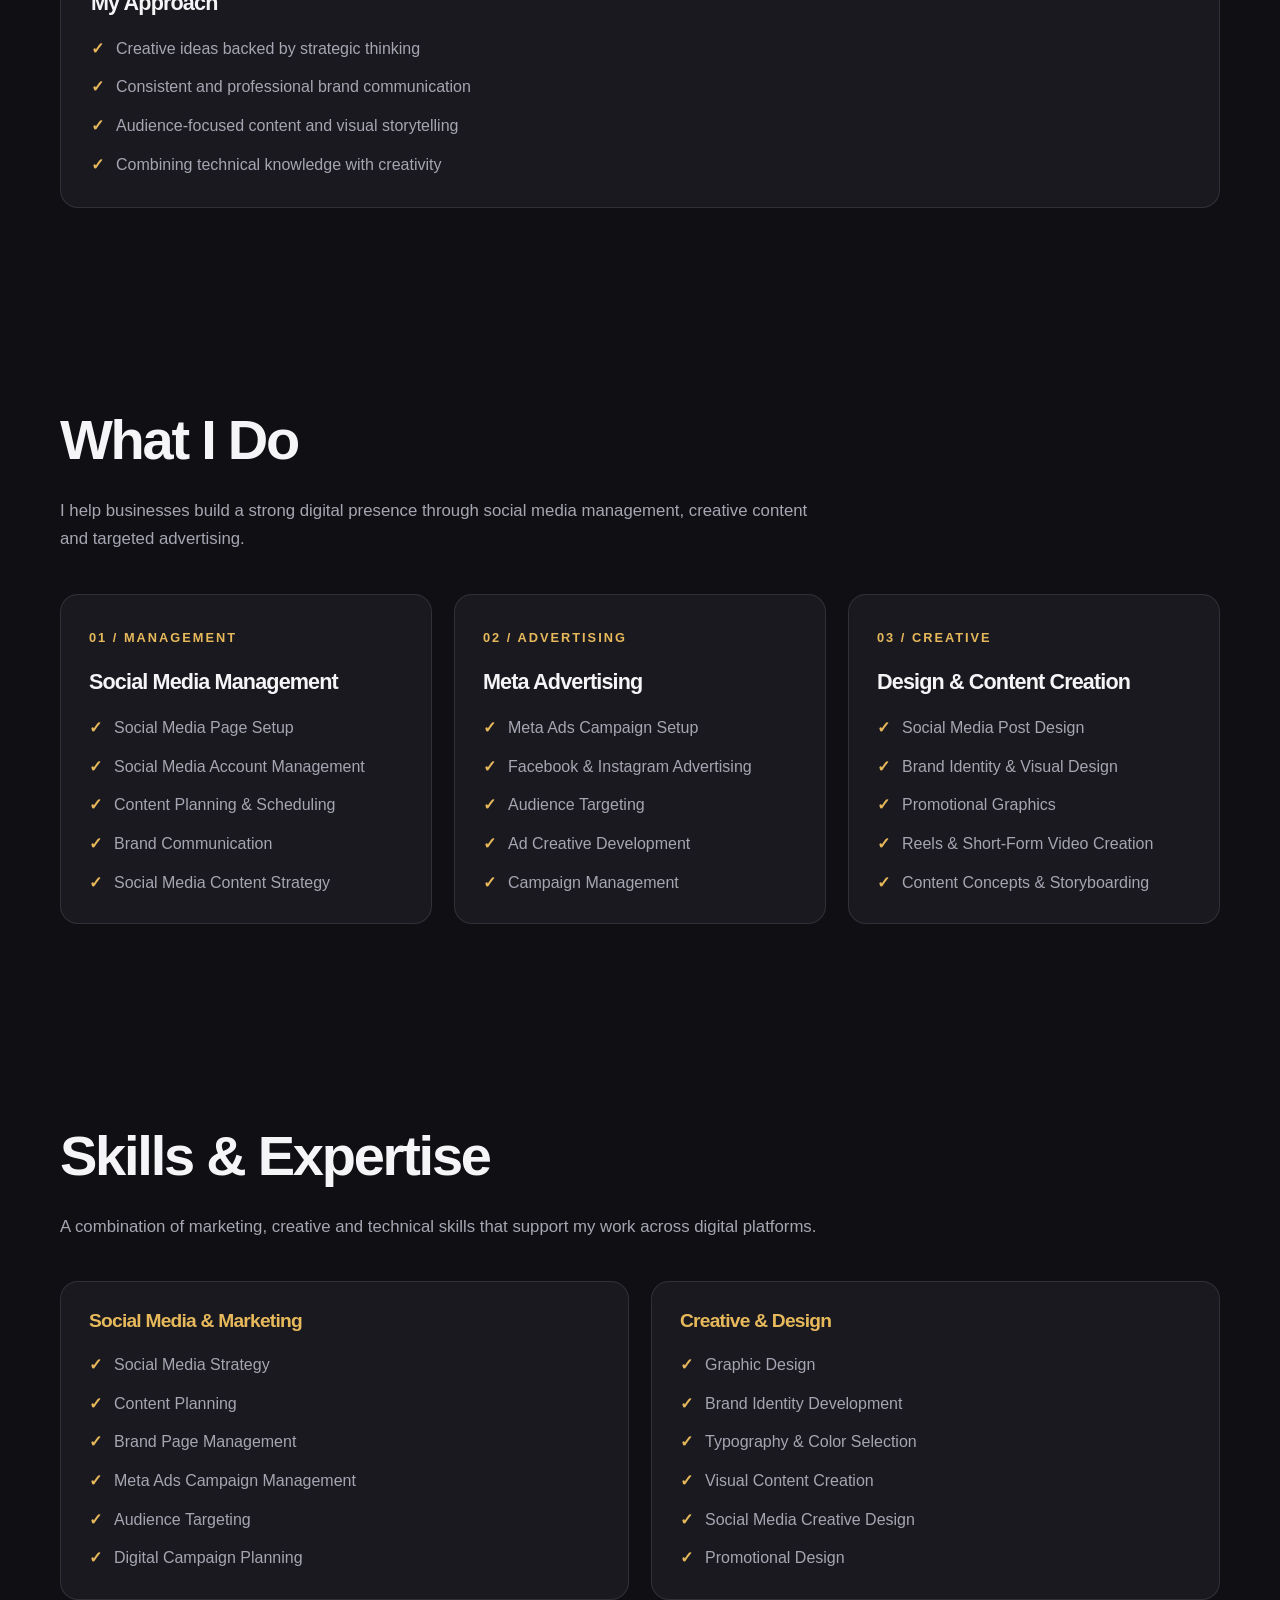
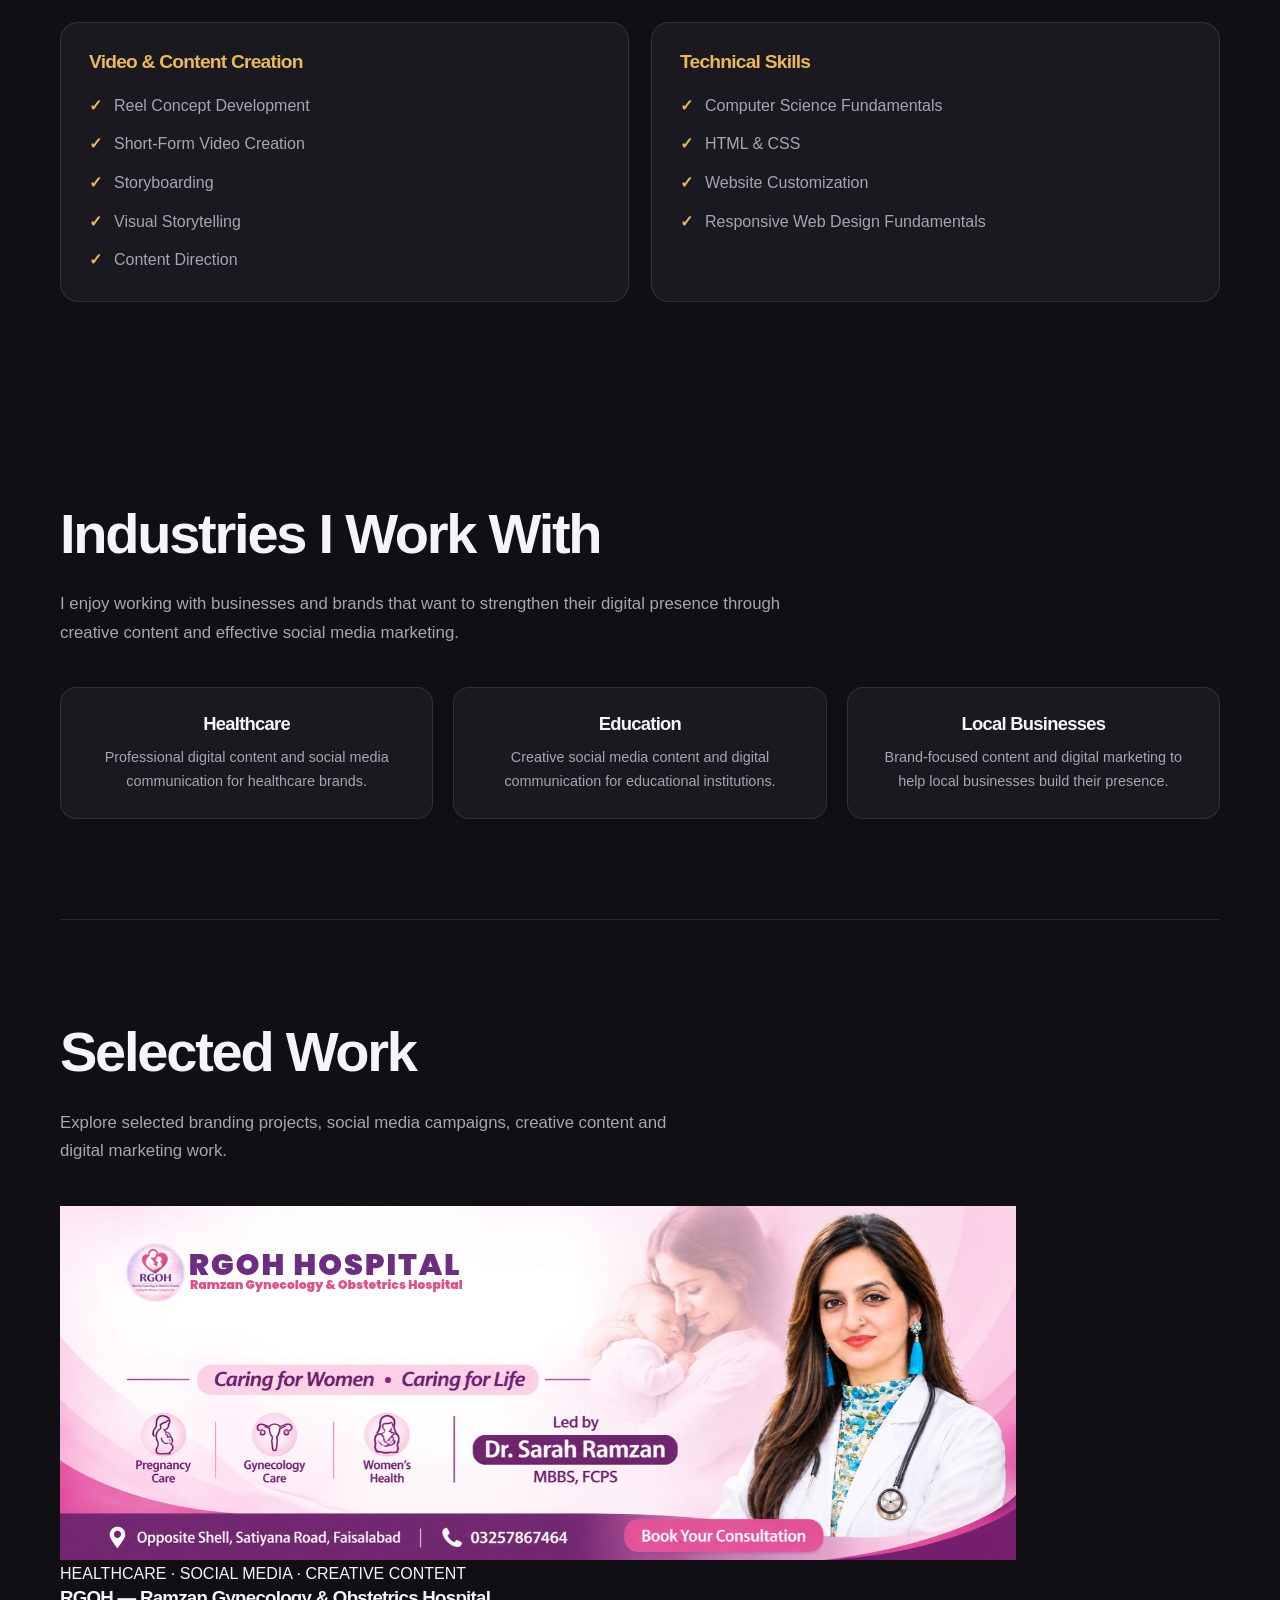
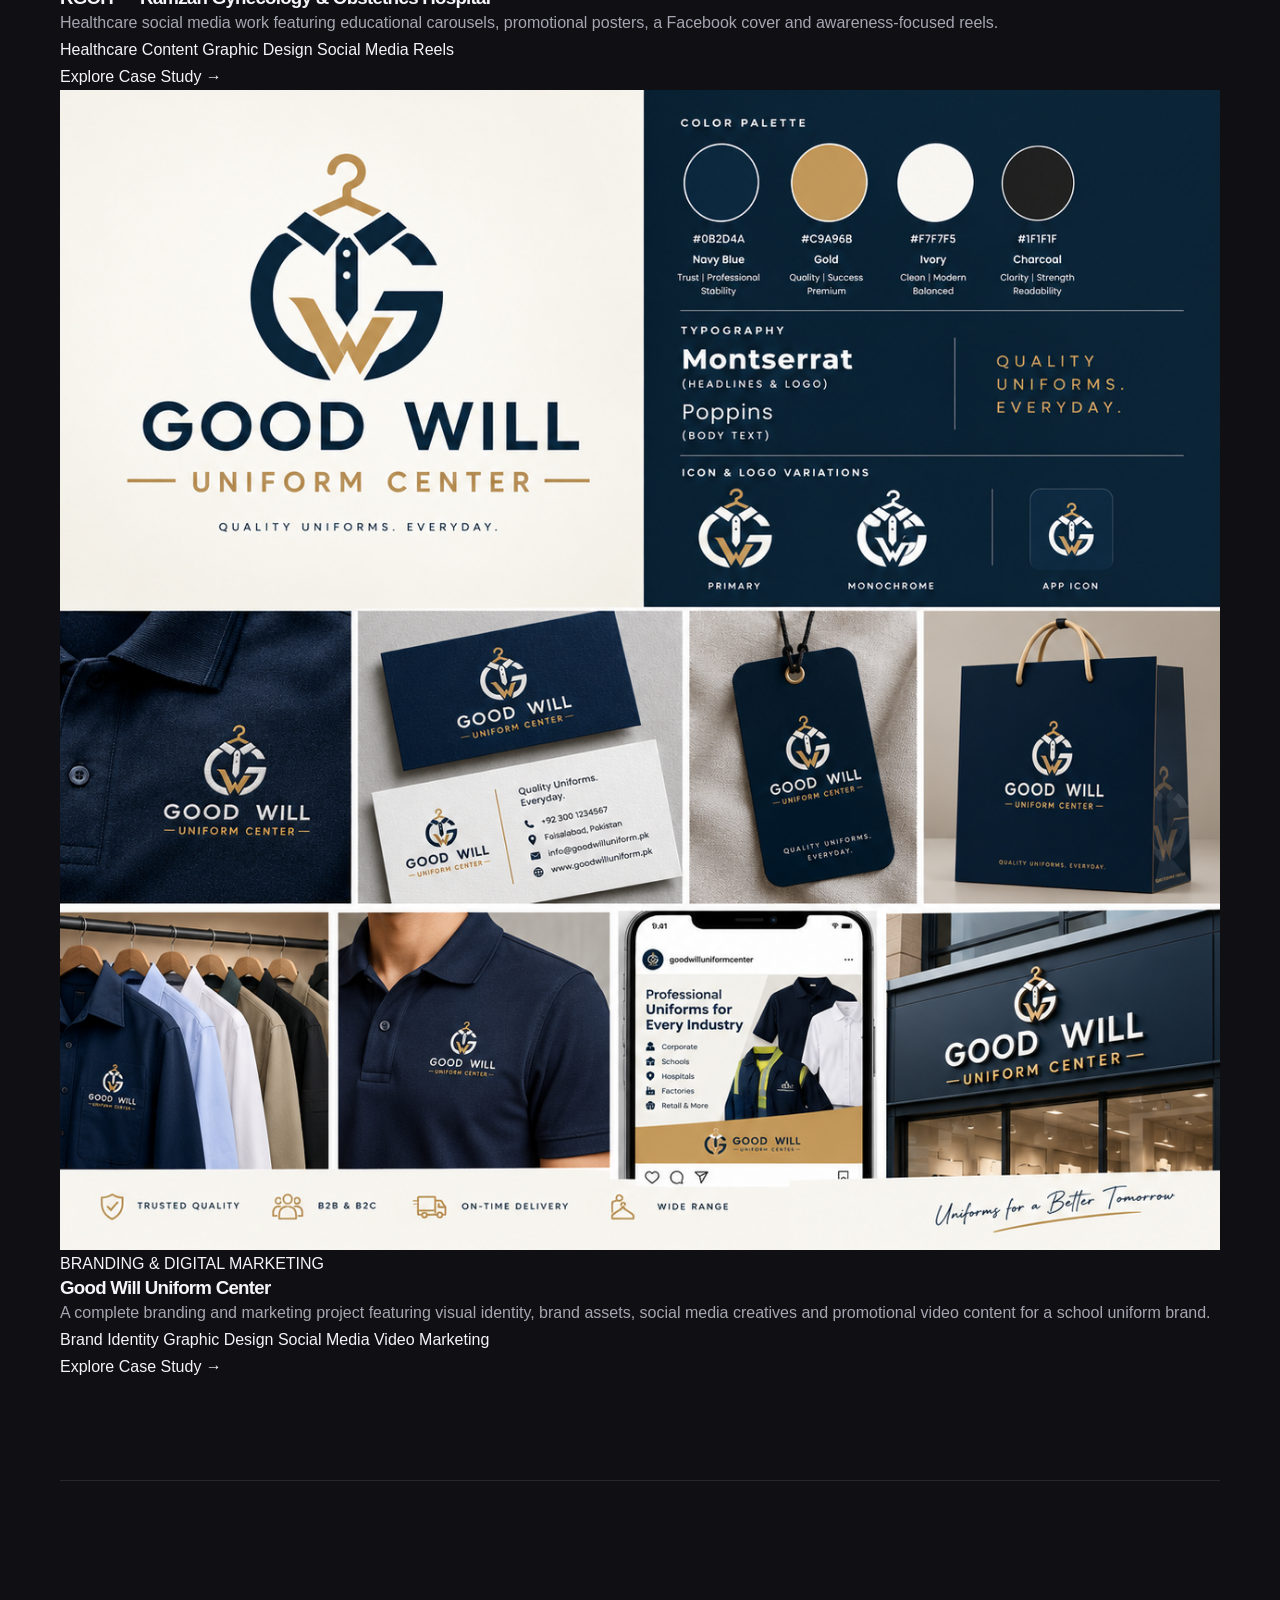
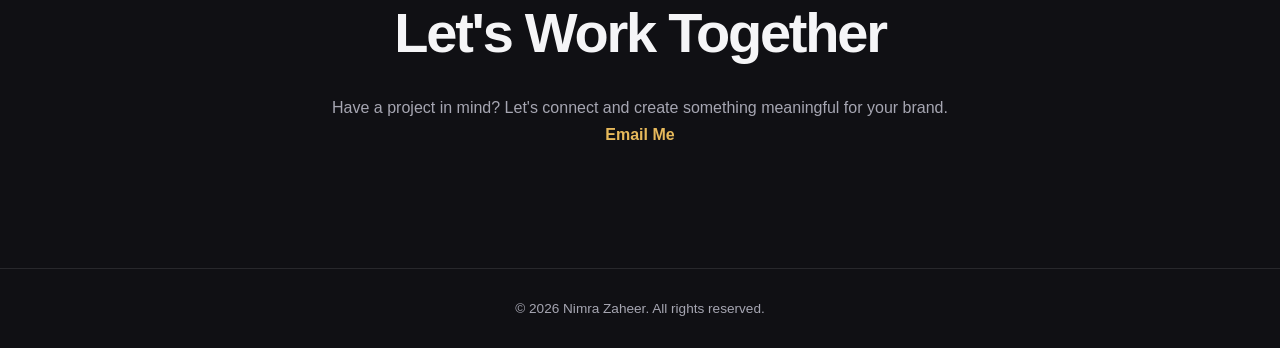
==== commit 24693cb4: "Match RGOH project card to portfolio work cards" ====
--- a/index.html
+++ b/index.html
@@ -620,30 +620,45 @@
       </p>
 
 
-      <!-- FEATURED RGOH PROJECT -->
-
-      <a href="projects/rgoh.html" class="featured-project">
-
-        <span class="project-category">
-          HEALTHCARE · SOCIAL MEDIA · CREATIVE CONTENT
-        </span>
-
-        <h3>RGOH — Ramzan Gynecology & Obstetrics Hospital</h3>
-
-        <p>
-          A healthcare branding and digital content project
-          focused on building a professional and consistent
-          online presence for a gynecology and obstetrics hospital.
-        </p>
-
-        <div class="project-tags">
-          <span>Social Media Management</span>
-          <span>Healthcare Content</span>
-          <span>Creative Design</span>
-          <span>Reels & Video</span>
-        </div>
-
-     </a>
+      <!-- RGOH PROJECT -->
+
+      <a href="projects/rgoh.html" class="project-card">
+
+        <div class="project-image">
+          <img
+            src="assets/projects/rgoh/facebook-cover.png"
+            alt="RGOH Facebook cover design"
+          >
+        </div>
+
+        <div class="project-info">
+
+          <span class="project-category">
+            HEALTHCARE · SOCIAL MEDIA · CREATIVE CONTENT
+          </span>
+
+          <h3>RGOH — Ramzan Gynecology & Obstetrics Hospital</h3>
+
+          <p>
+            Healthcare social media work featuring educational
+            carousels, promotional posters, a Facebook cover
+            and awareness-focused reels.
+          </p>
+
+          <div class="project-tags">
+            <span>Healthcare Content</span>
+            <span>Graphic Design</span>
+            <span>Social Media</span>
+            <span>Reels</span>
+          </div>
+
+          <span class="project-link">
+            Explore Case Study →
+          </span>
+
+        </div>
+
+      </a>
 
 
       <!-- GOOD WILL PROJECT -->
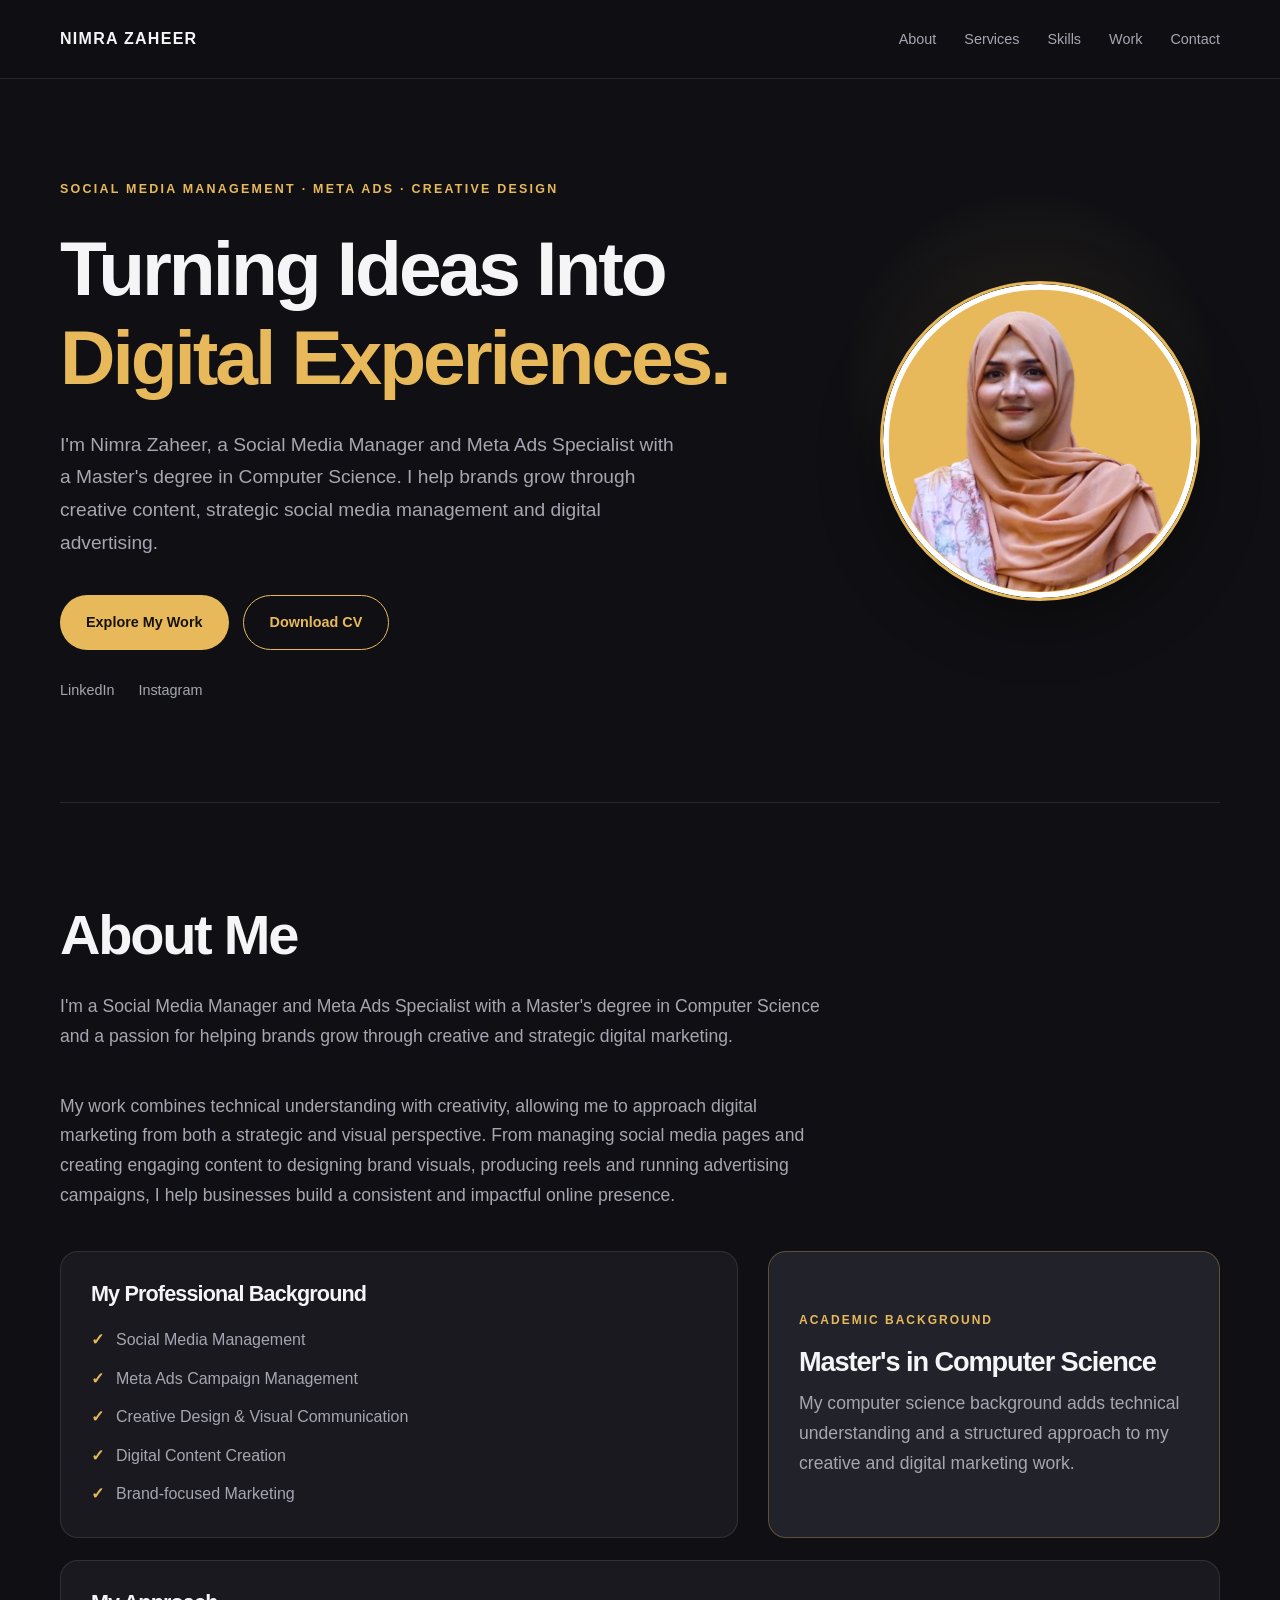
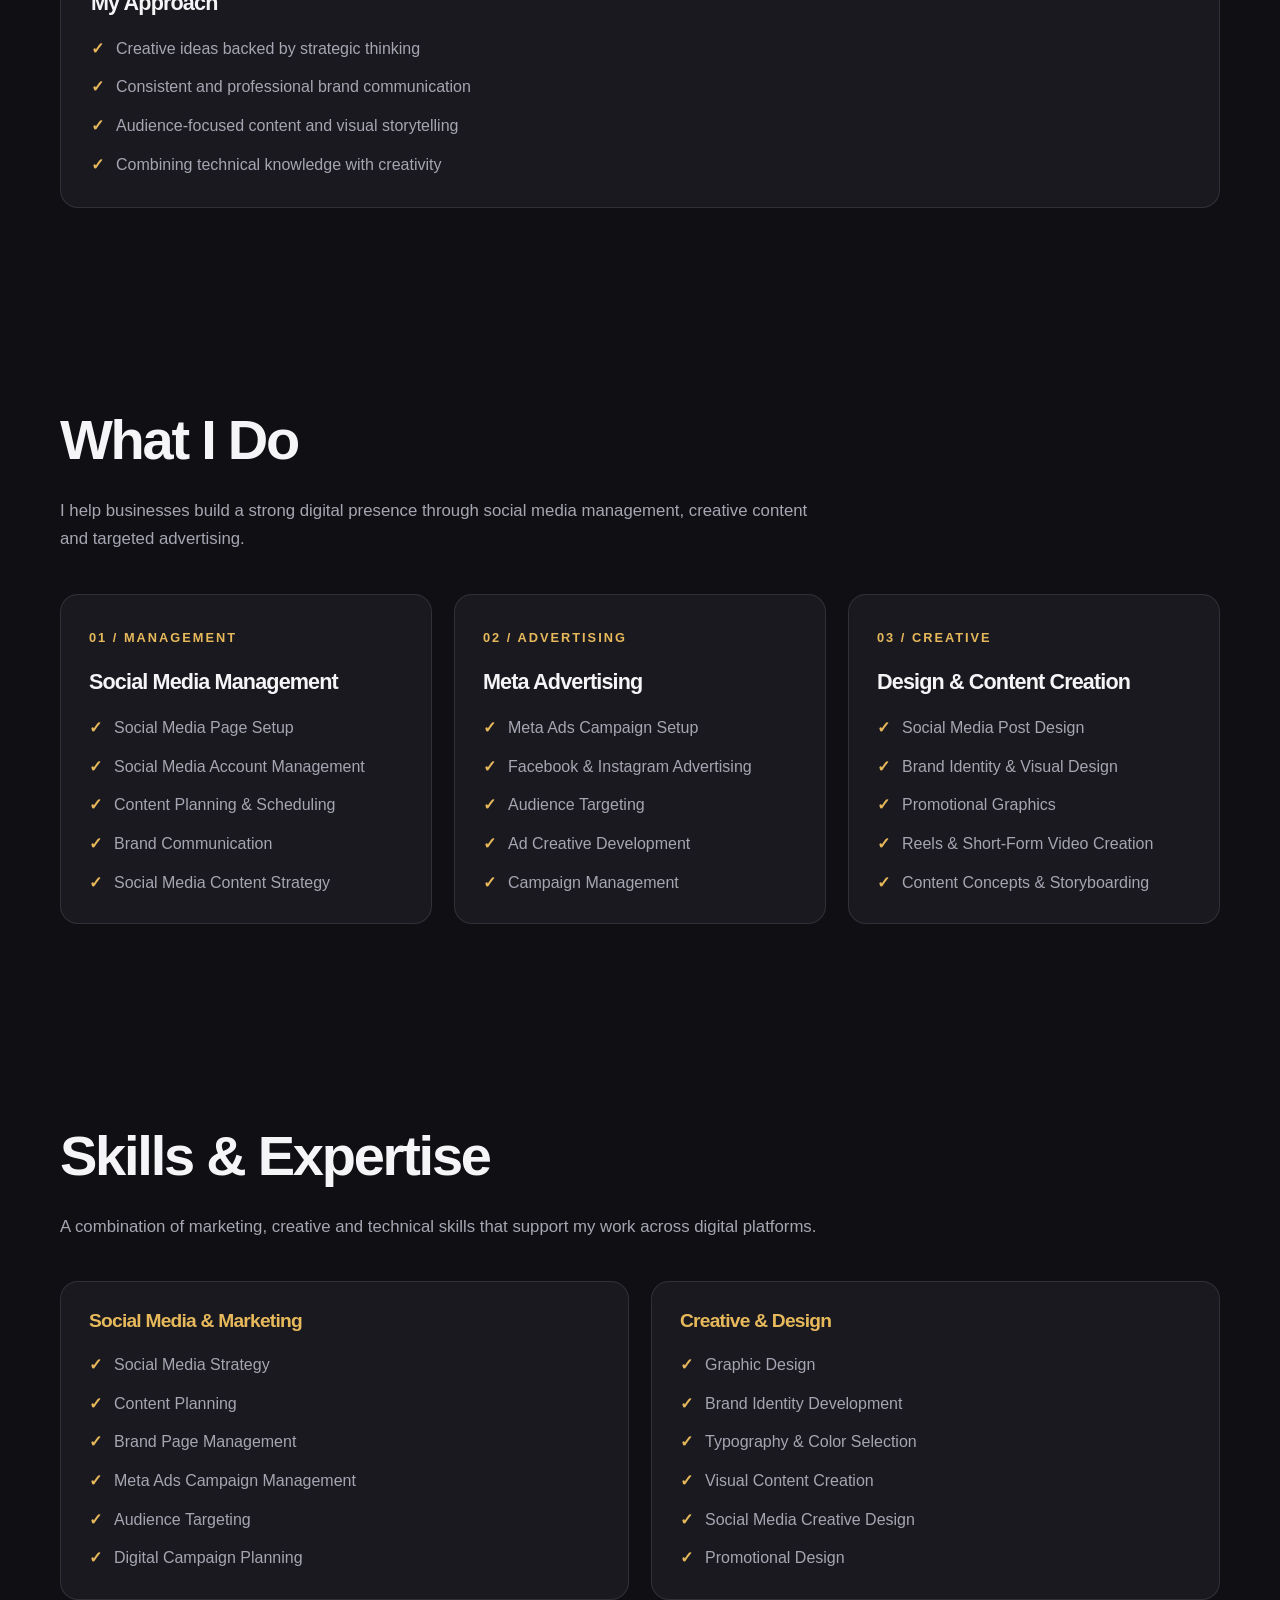
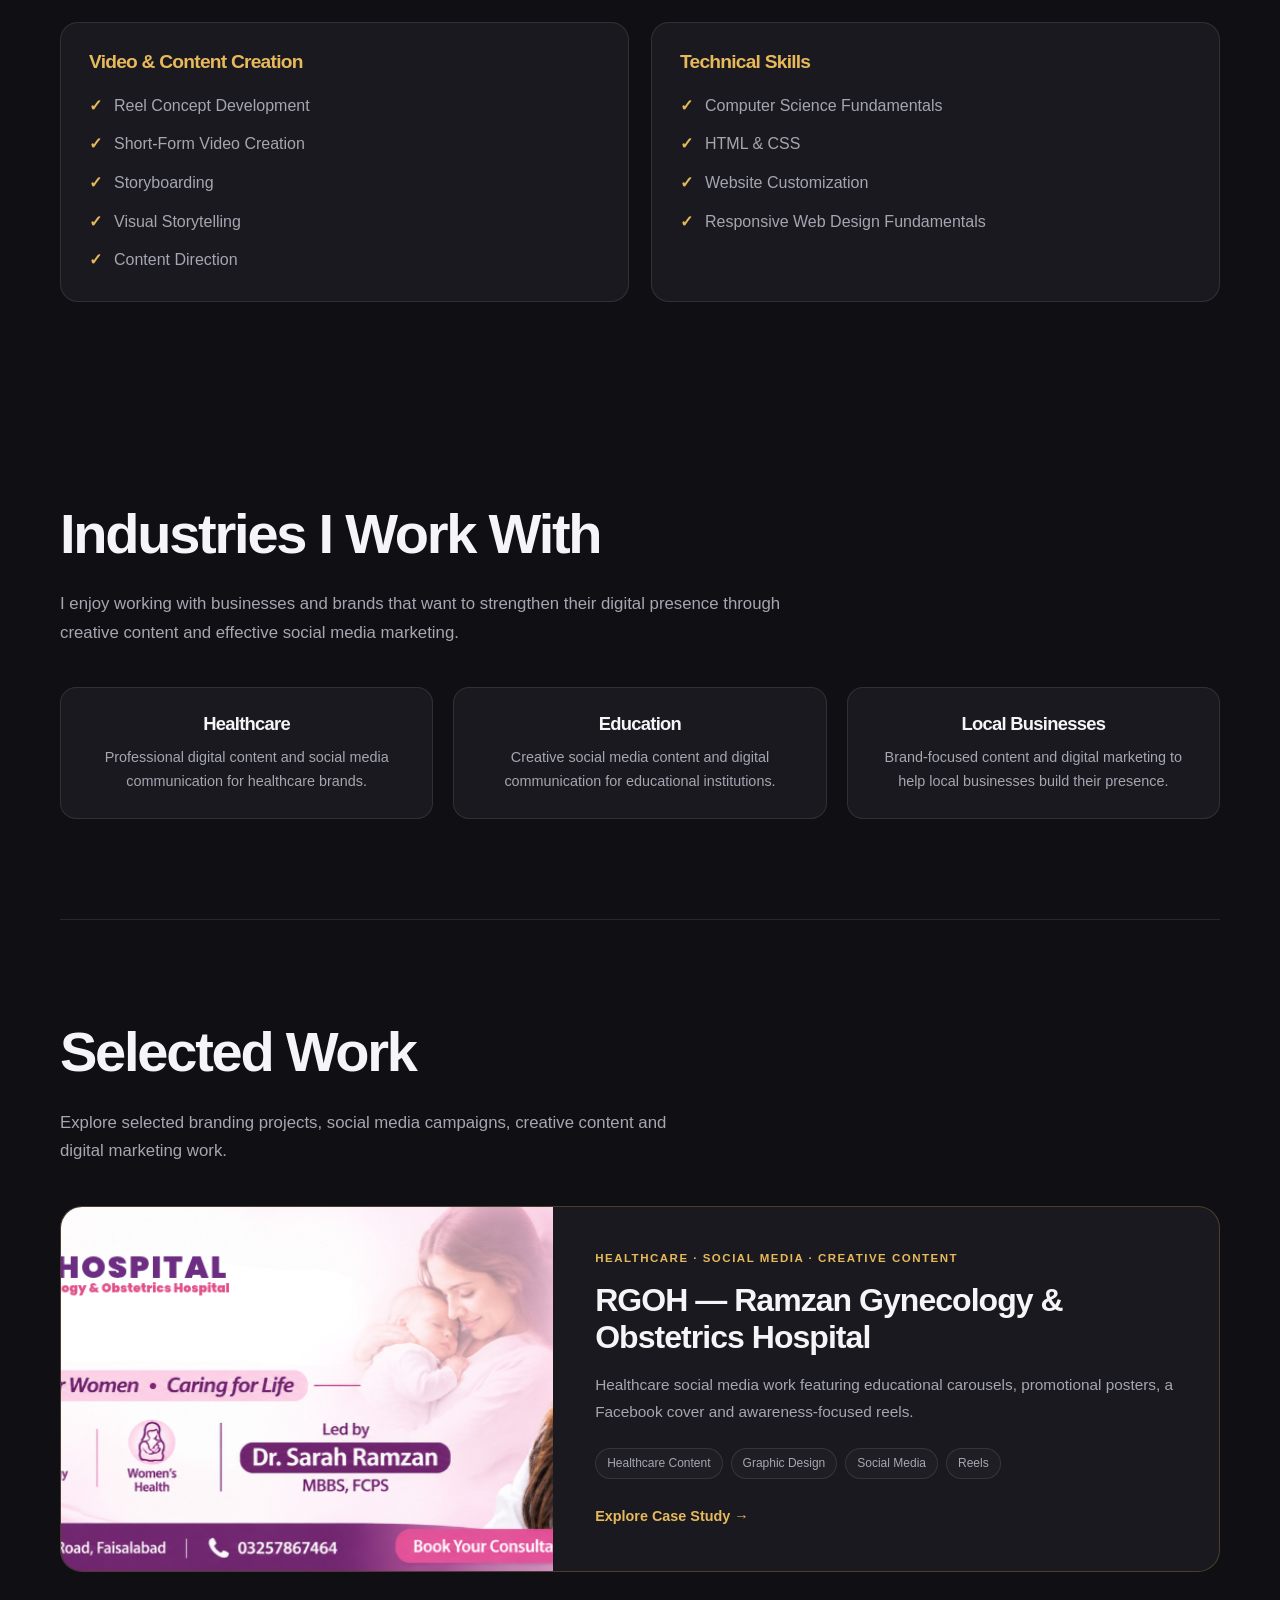
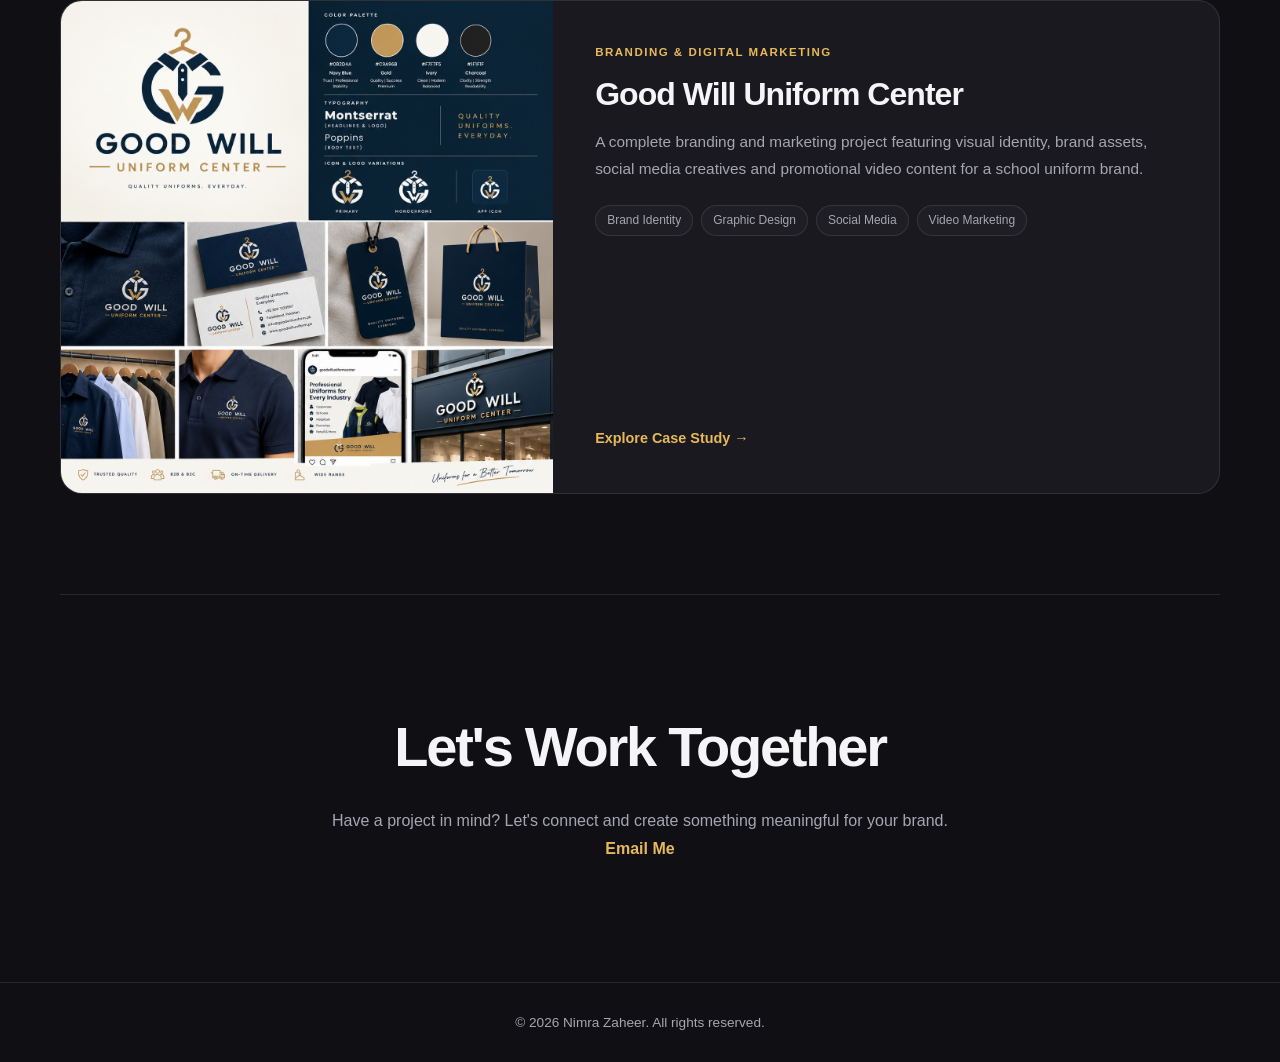
==== commit 318ddcf8: "Improve selected work project cards" ====
--- a/index.html
+++ b/index.html
@@ -210,6 +210,125 @@
     .featured-project p {
       max-width: 760px;
       margin-bottom: 22px;
+    }
+
+    /* Selected Work project cards */
+    .project-card {
+      display: grid;
+      grid-template-columns: minmax(280px, 0.85fr) minmax(0, 1.15fr);
+      gap: 0;
+      margin-top: 28px;
+      overflow: hidden;
+      background: var(--surface);
+      border: 1px solid var(--border);
+      border-radius: 22px;
+      transition: transform 0.25s ease, border-color 0.25s ease, box-shadow 0.25s ease;
+    }
+
+    .project-card:hover {
+      transform: translateY(-5px);
+      border-color: rgba(231, 185, 91, 0.65);
+      box-shadow: 0 18px 50px rgba(0, 0, 0, 0.25);
+    }
+
+    .project-image {
+      min-height: 300px;
+      overflow: hidden;
+      background: var(--surface-light);
+      position: relative;
+    }
+
+    .project-image img {
+      width: 100%;
+      height: 100%;
+      min-height: 300px;
+      object-fit: cover;
+      object-position: center;
+      transition: transform 0.5s ease;
+    }
+
+    .project-card:hover .project-image img {
+      transform: scale(1.035);
+    }
+
+    .project-info {
+      display: flex;
+      flex-direction: column;
+      align-items: flex-start;
+      justify-content: center;
+      padding: clamp(24px, 4vw, 42px);
+    }
+
+    .project-category {
+      display: inline-block;
+      color: var(--accent);
+      font-size: 0.72rem;
+      font-weight: 700;
+      letter-spacing: 0.13em;
+      line-height: 1.6;
+      margin-bottom: 15px;
+    }
+
+    .project-info h3 {
+      font-size: clamp(1.35rem, 2.5vw, 2rem);
+      margin-bottom: 16px;
+      letter-spacing: -0.03em;
+    }
+
+    .project-info p {
+      font-size: 0.96rem;
+      line-height: 1.75;
+      margin-bottom: 22px;
+    }
+
+    .project-tags {
+      display: flex;
+      flex-wrap: wrap;
+      gap: 8px;
+      margin-bottom: 25px;
+    }
+
+    .project-tags span {
+      padding: 7px 11px;
+      border: 1px solid var(--border);
+      border-radius: 999px;
+      color: var(--text-muted);
+      font-size: 0.75rem;
+      line-height: 1.3;
+      background: rgba(255, 255, 255, 0.025);
+    }
+
+    .project-link {
+      color: var(--accent);
+      font-size: 0.9rem;
+      font-weight: 700;
+      margin-top: auto;
+      transition: letter-spacing 0.25s ease;
+    }
+
+    .project-card:hover .project-link {
+      letter-spacing: 0.03em;
+    }
+
+    .project-card-rgoh {
+      border-color: rgba(231, 185, 91, 0.24);
+    }
+
+    @media (max-width: 760px) {
+      .project-card {
+        grid-template-columns: 1fr;
+      }
+
+      .project-image,
+      .project-image img {
+        min-height: 0;
+        height: auto;
+        aspect-ratio: 16 / 9;
+      }
+
+      .project-info {
+        padding: 26px;
+      }
     }
 
     /* Responsive */
@@ -622,7 +741,7 @@
 
       <!-- RGOH PROJECT -->
 
-      <a href="projects/rgoh.html" class="project-card">
+      <a href="projects/rgoh.html" class="project-card project-card-rgoh">
 
         <div class="project-image">
           <img
@@ -663,7 +782,7 @@
 
       <!-- GOOD WILL PROJECT -->
 
-      <a href="projects/good-will.html" class="project-card">
+      <a href="projects/good-will.html" class="project-card project-card-goodwill">
 
         <div class="project-image">
 
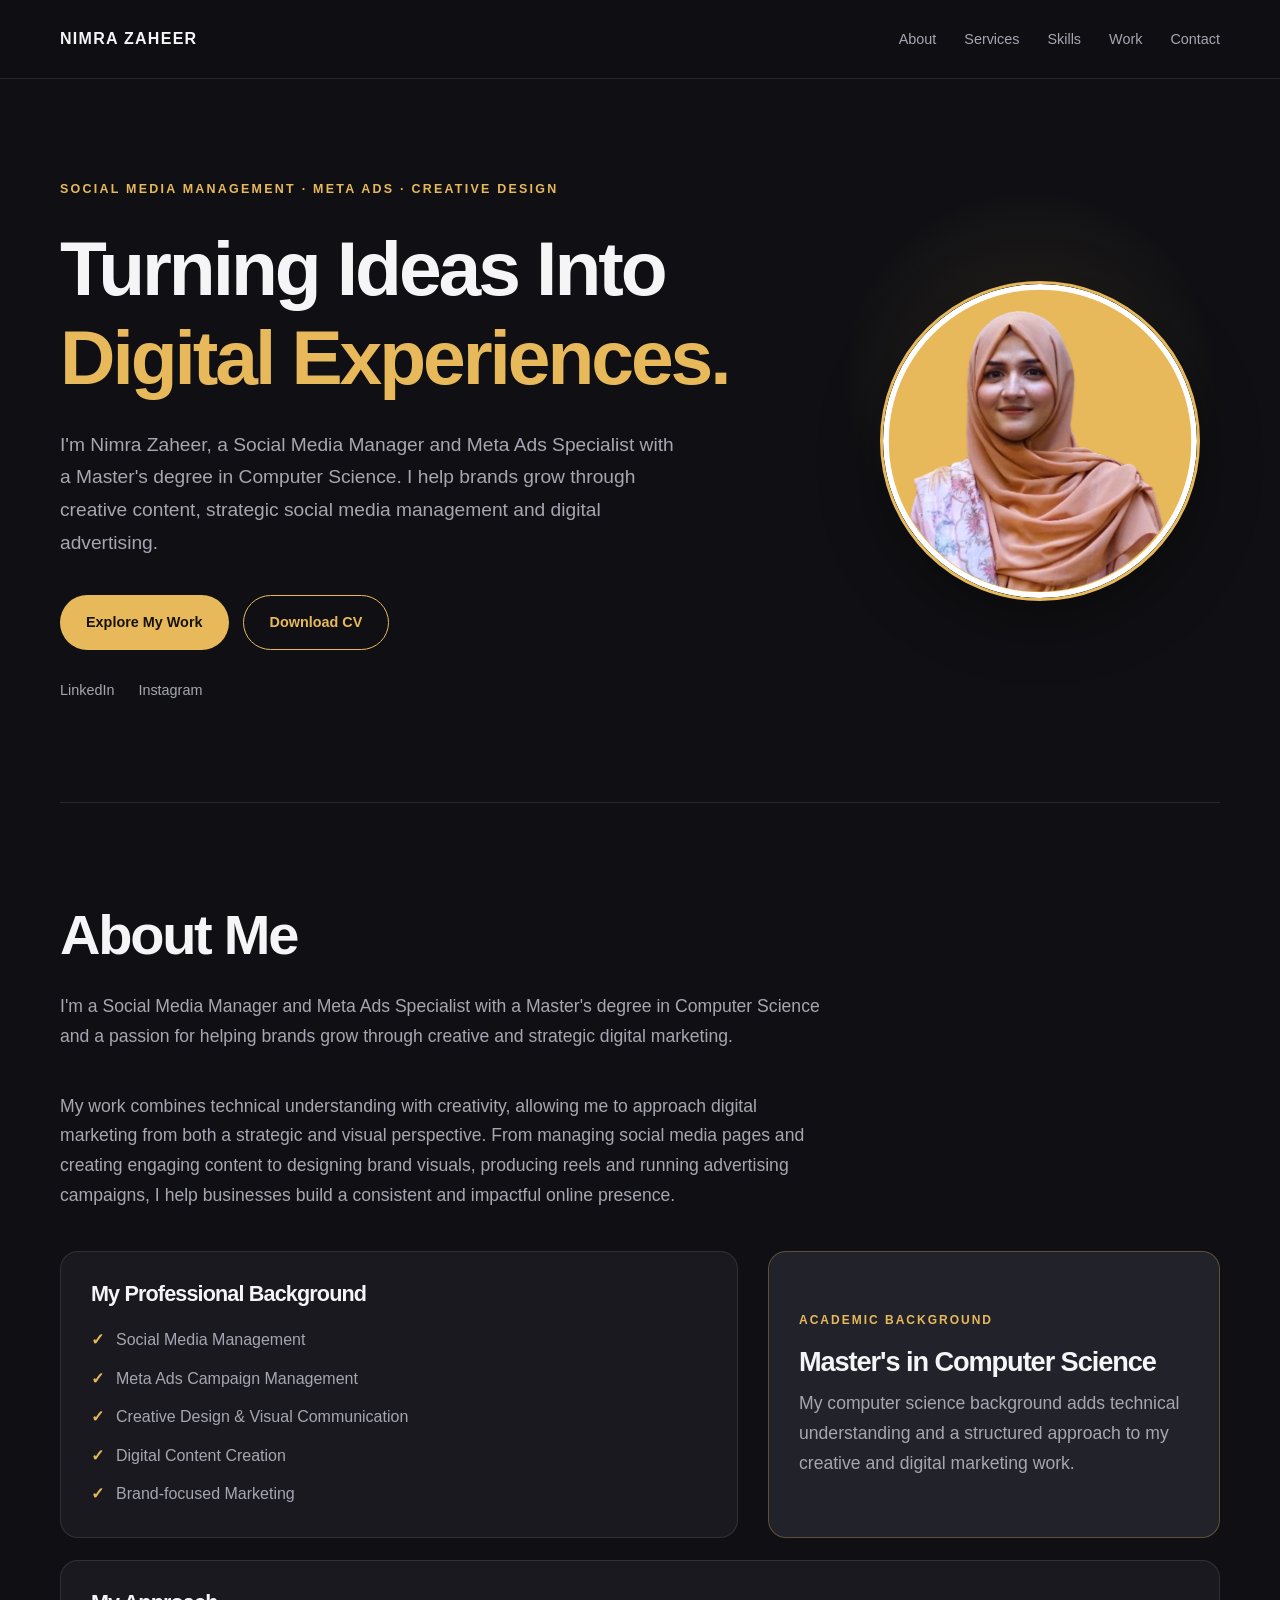
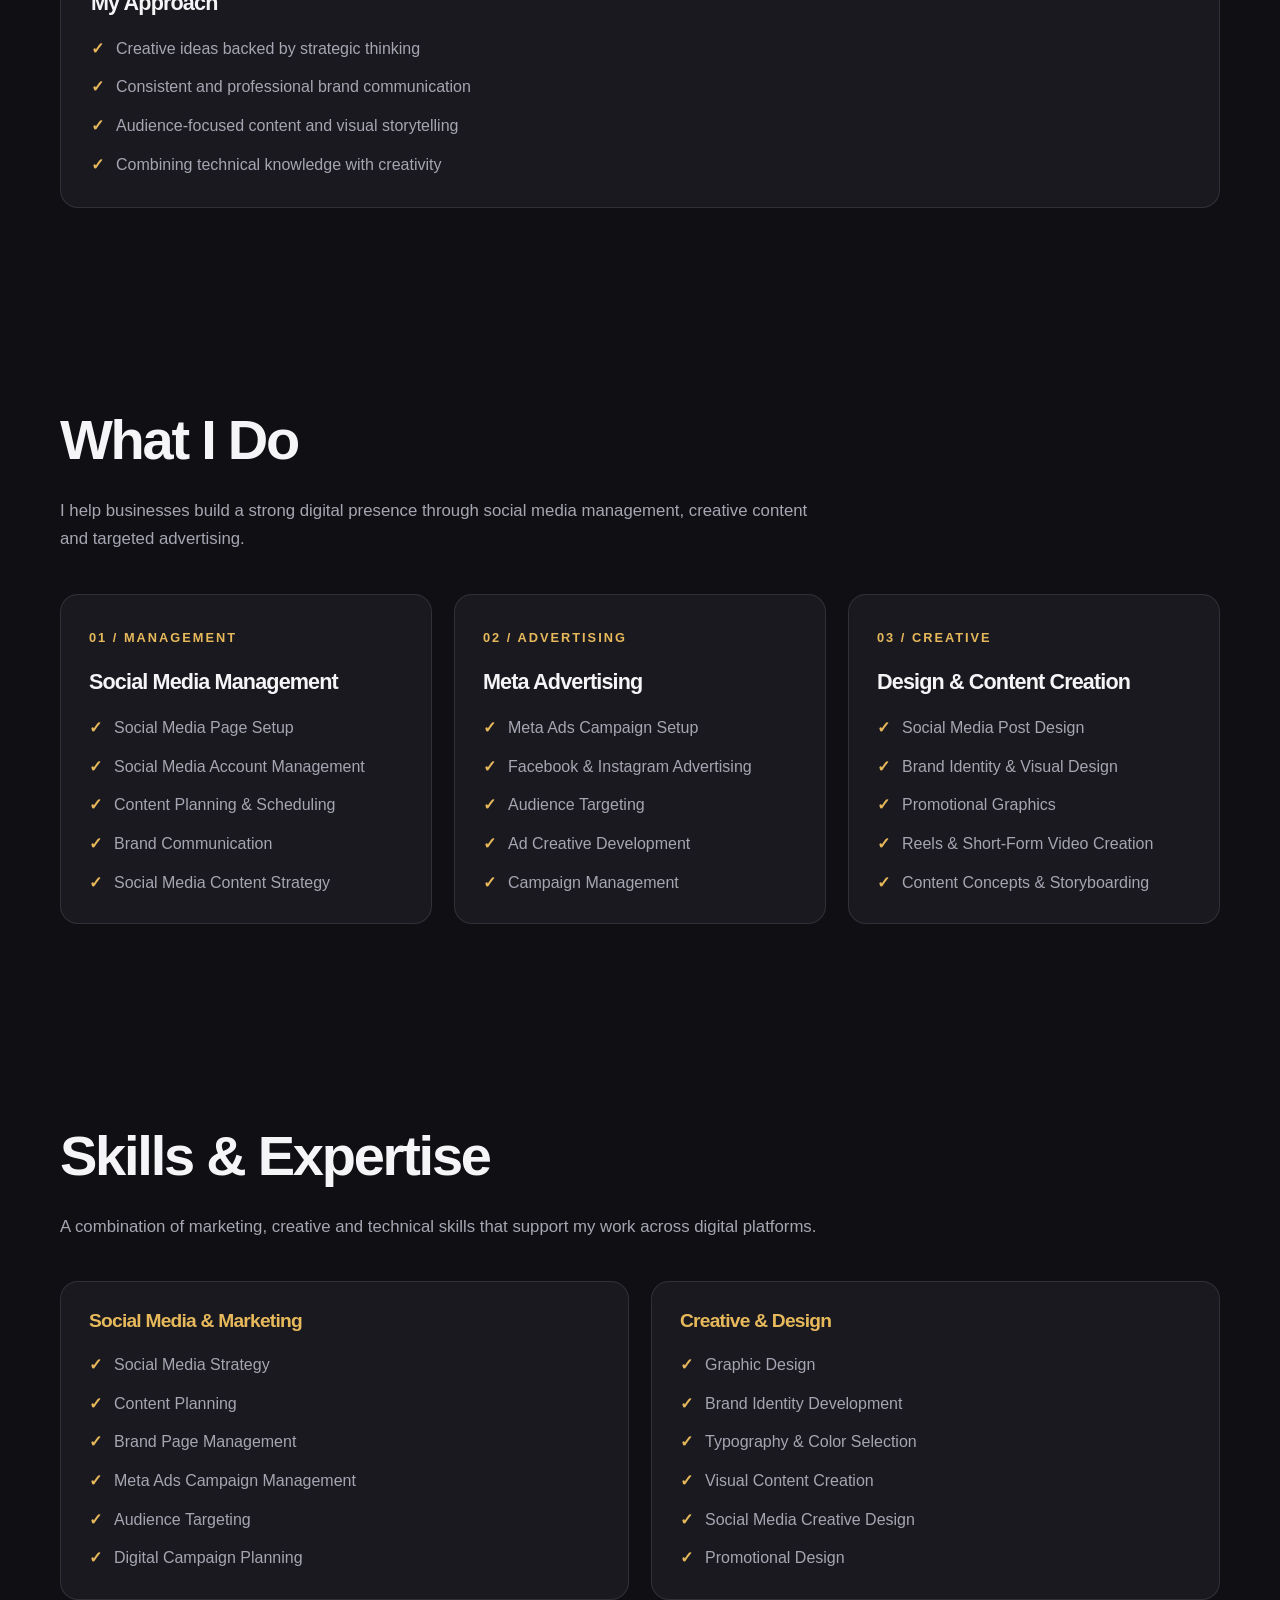
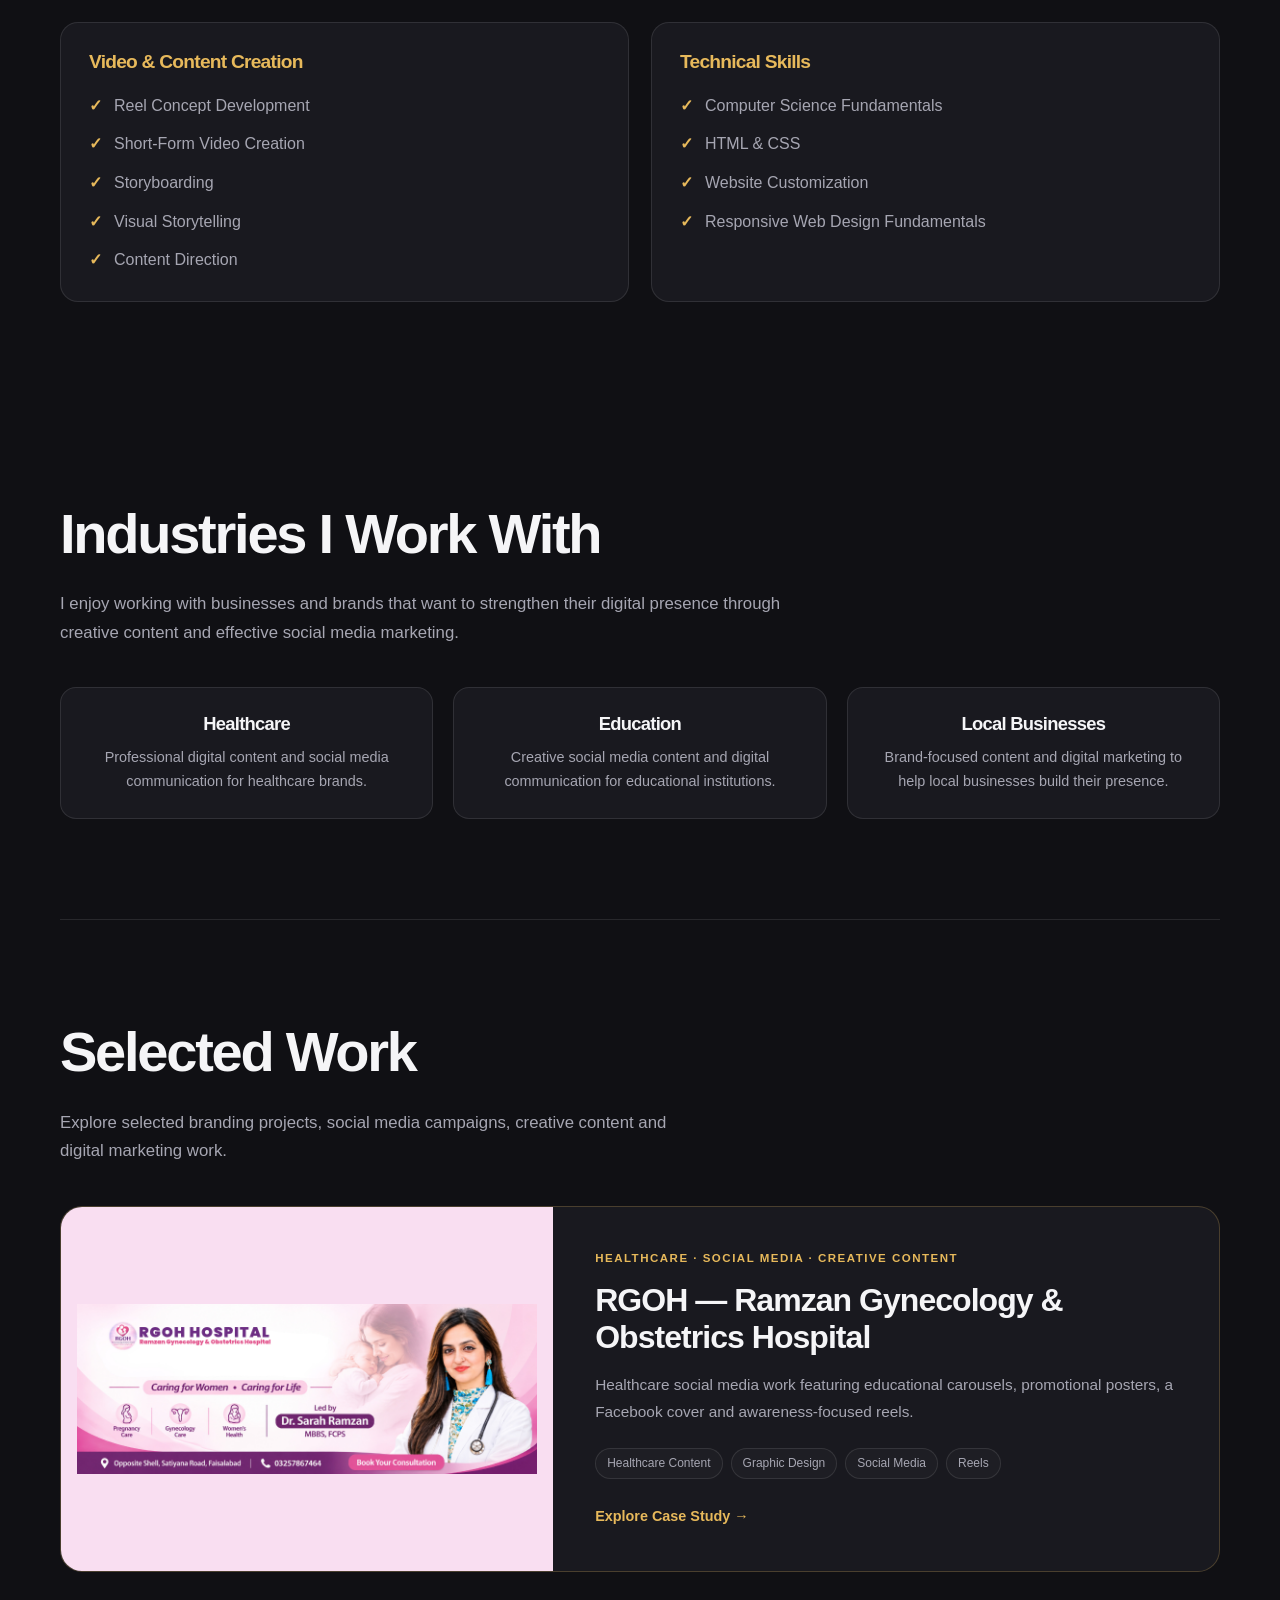
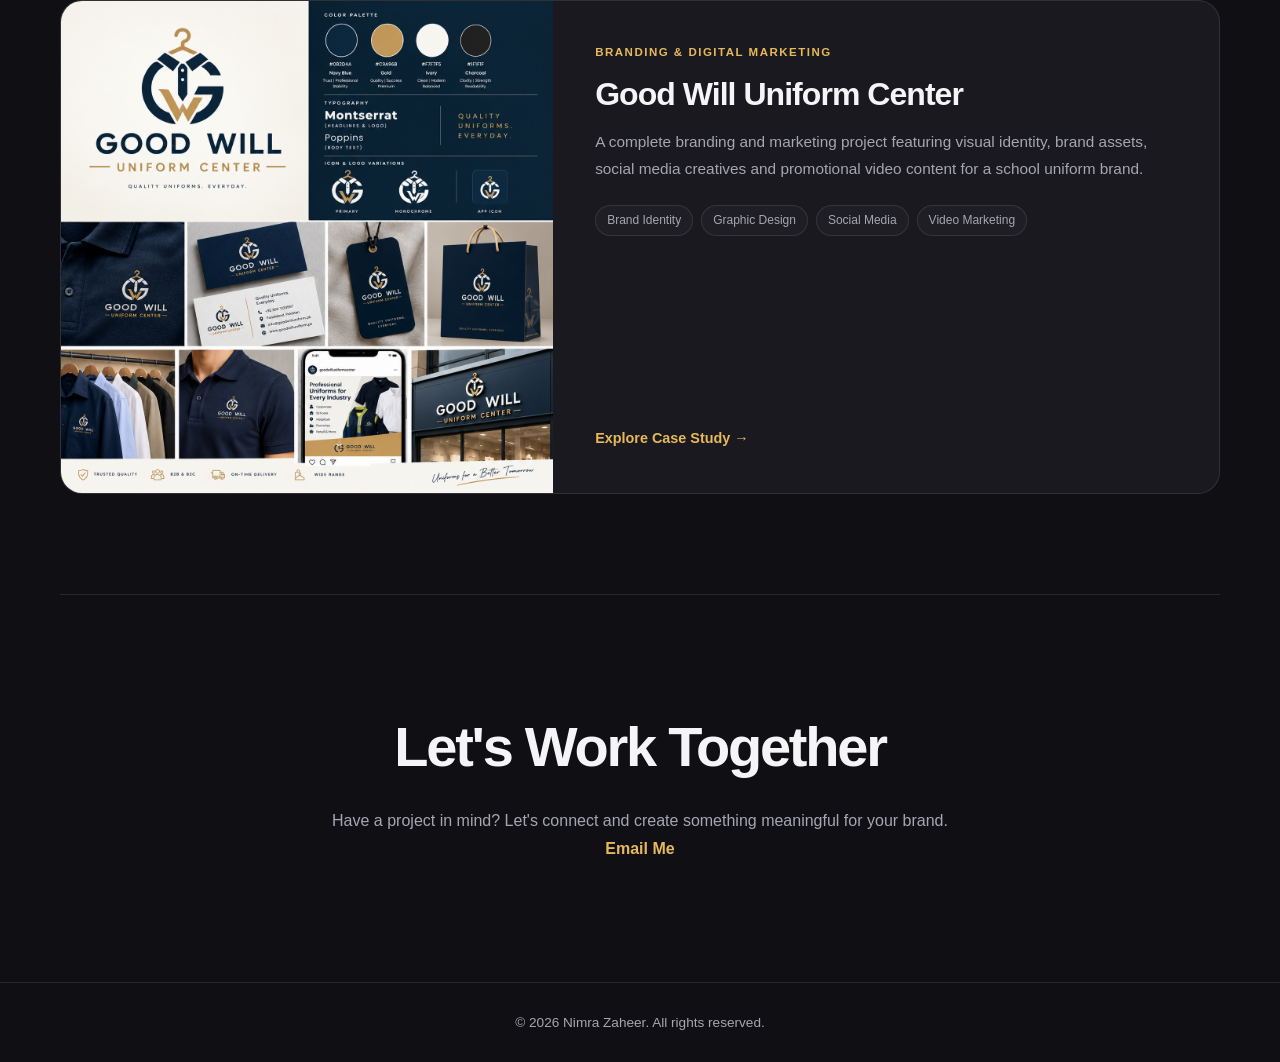
==== commit 986e5988: "Refine RGOH portfolio card image display" ====
--- a/index.html
+++ b/index.html
@@ -314,6 +314,18 @@
       border-color: rgba(231, 185, 91, 0.24);
     }
 
+    .project-card-rgoh .project-image {
+      display: flex;
+      align-items: center;
+      justify-content: center;
+      background: #f9def1;
+    }
+
+    .project-card-rgoh .project-image img {
+      object-fit: contain;
+      padding: 16px;
+    }
+
     @media (max-width: 760px) {
       .project-card {
         grid-template-columns: 1fr;
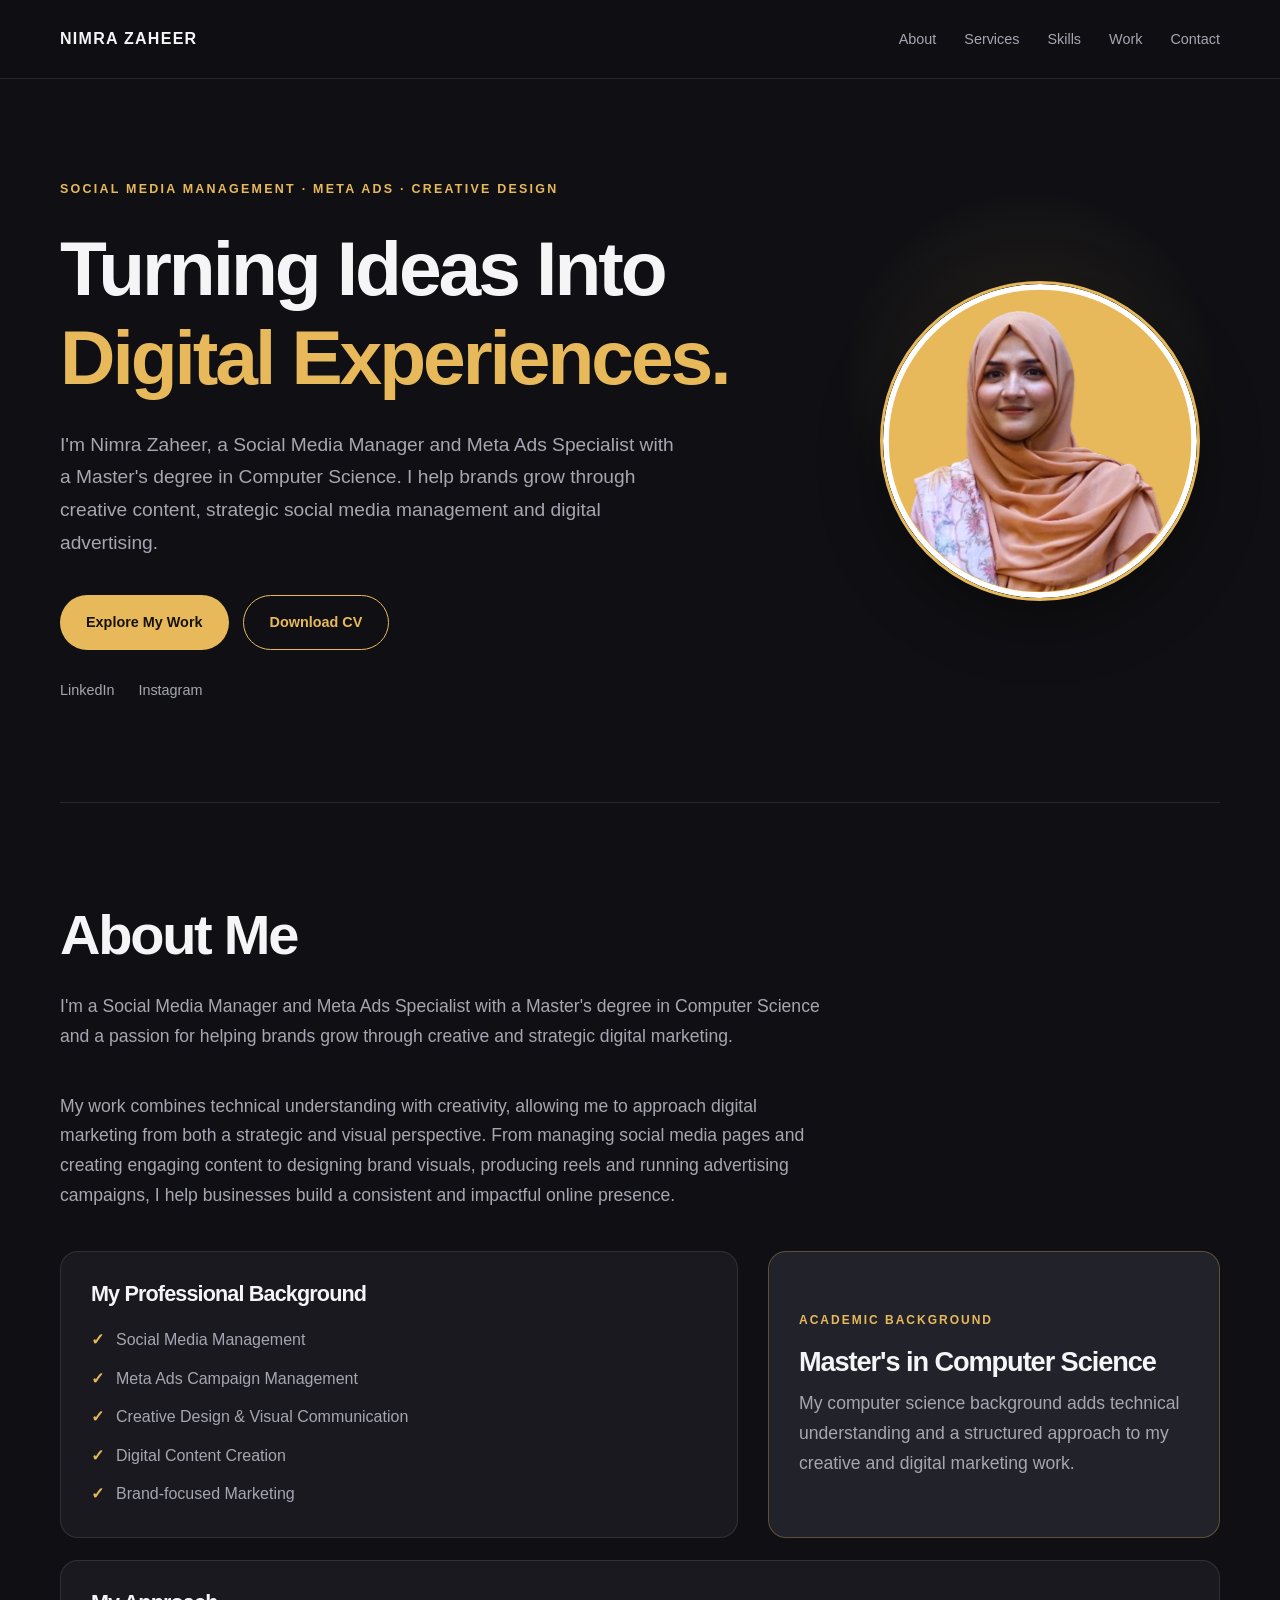
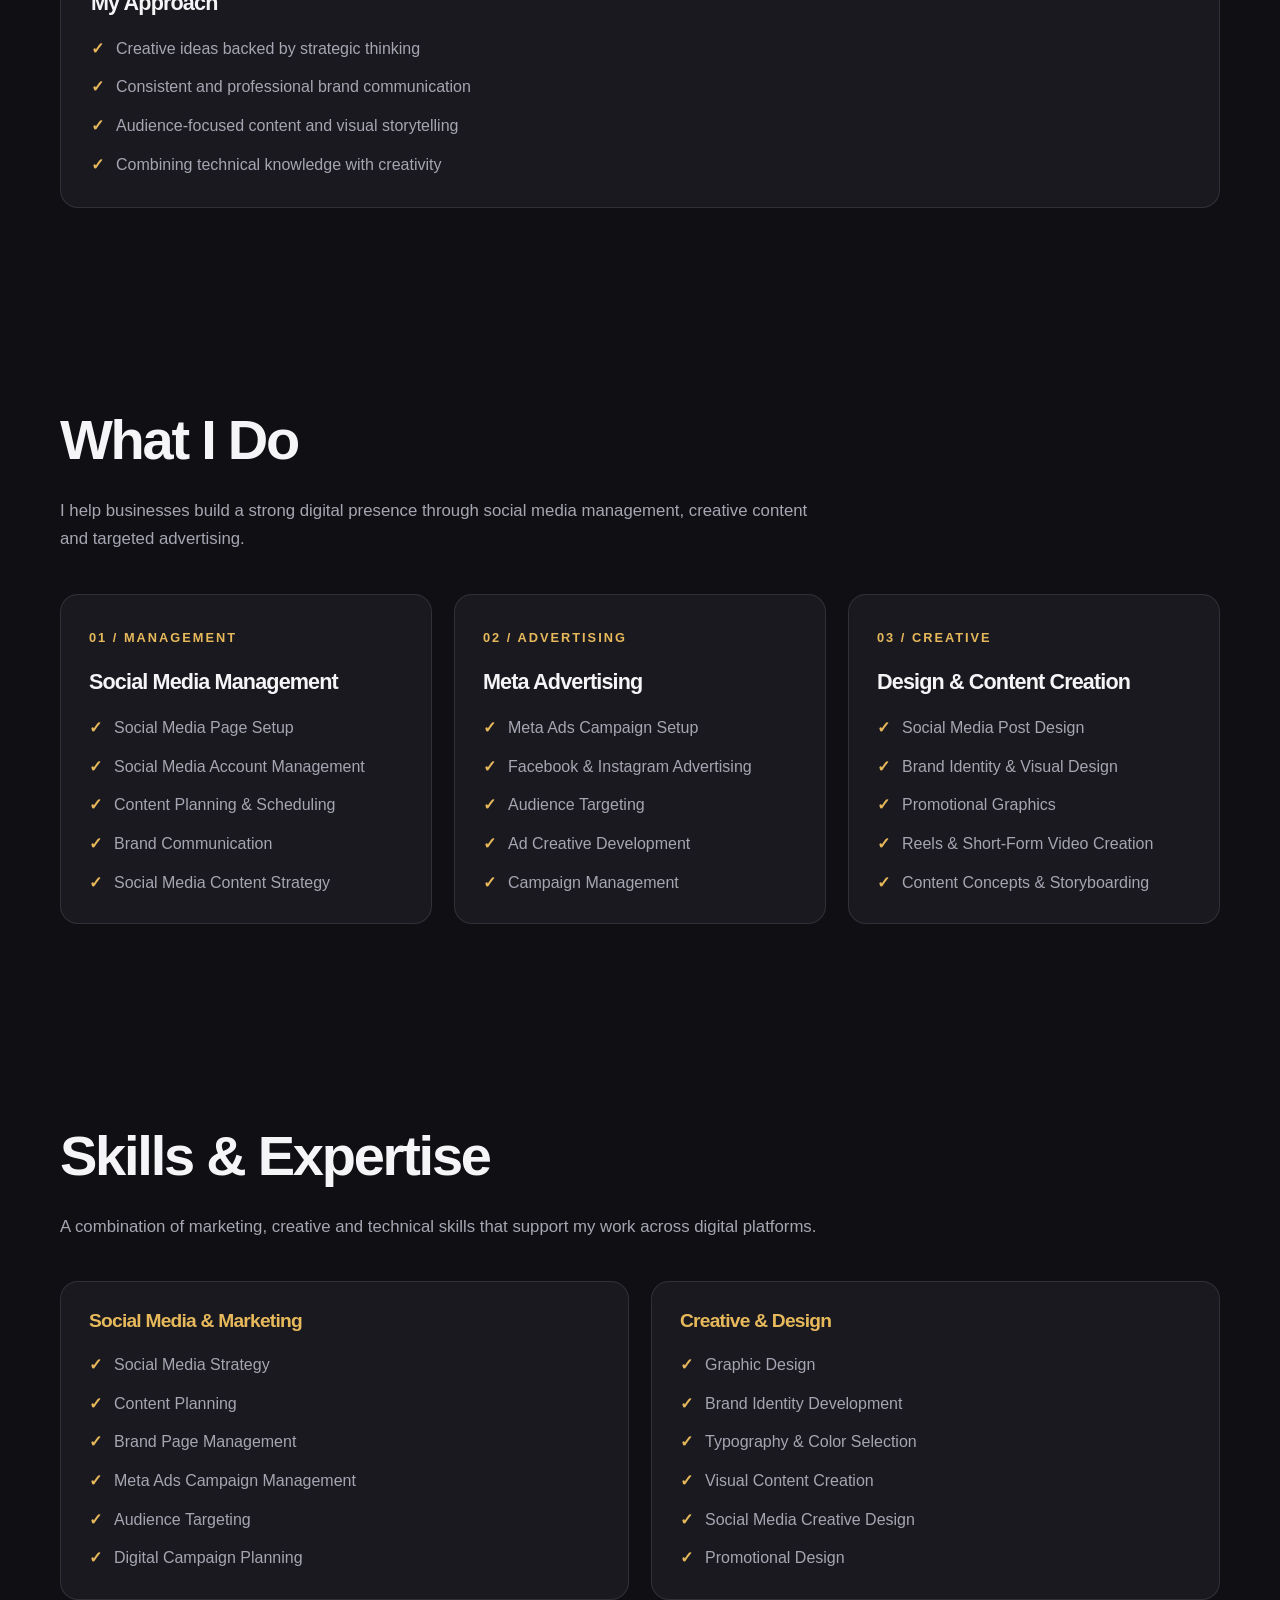
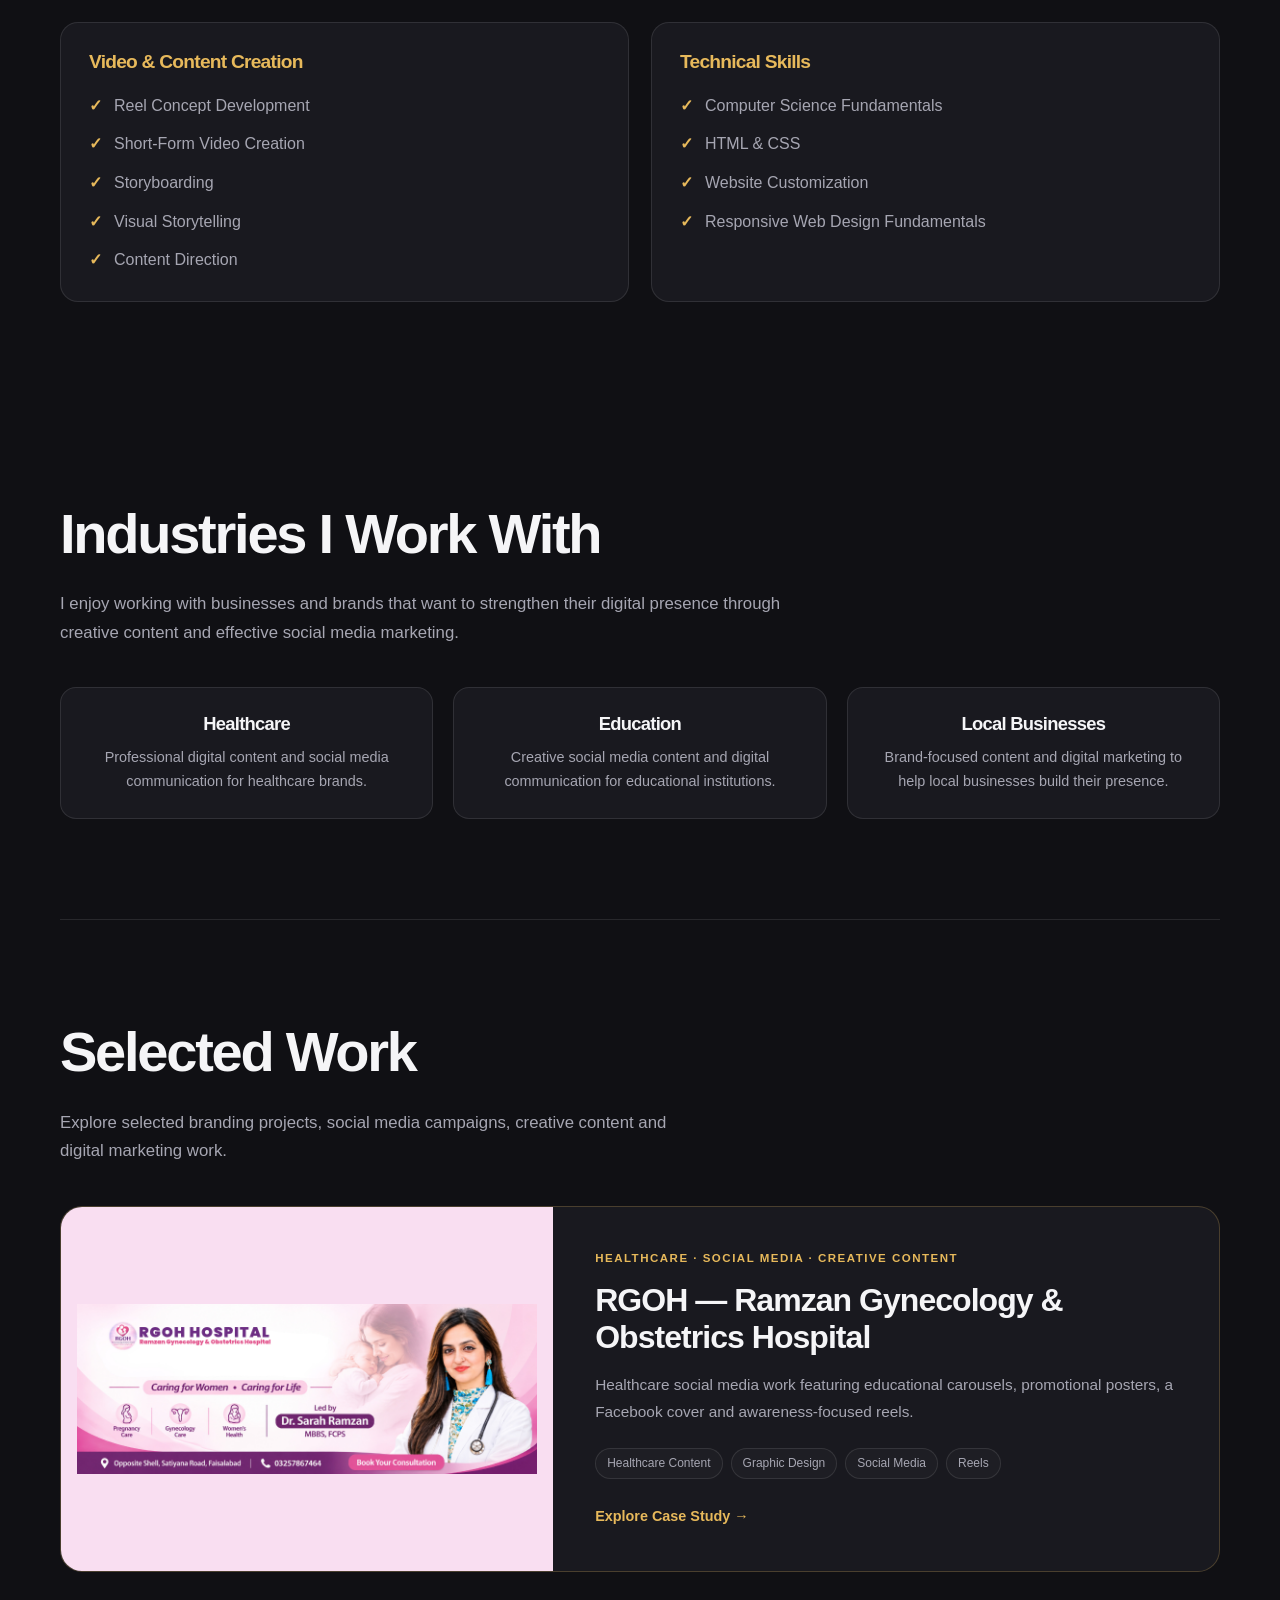
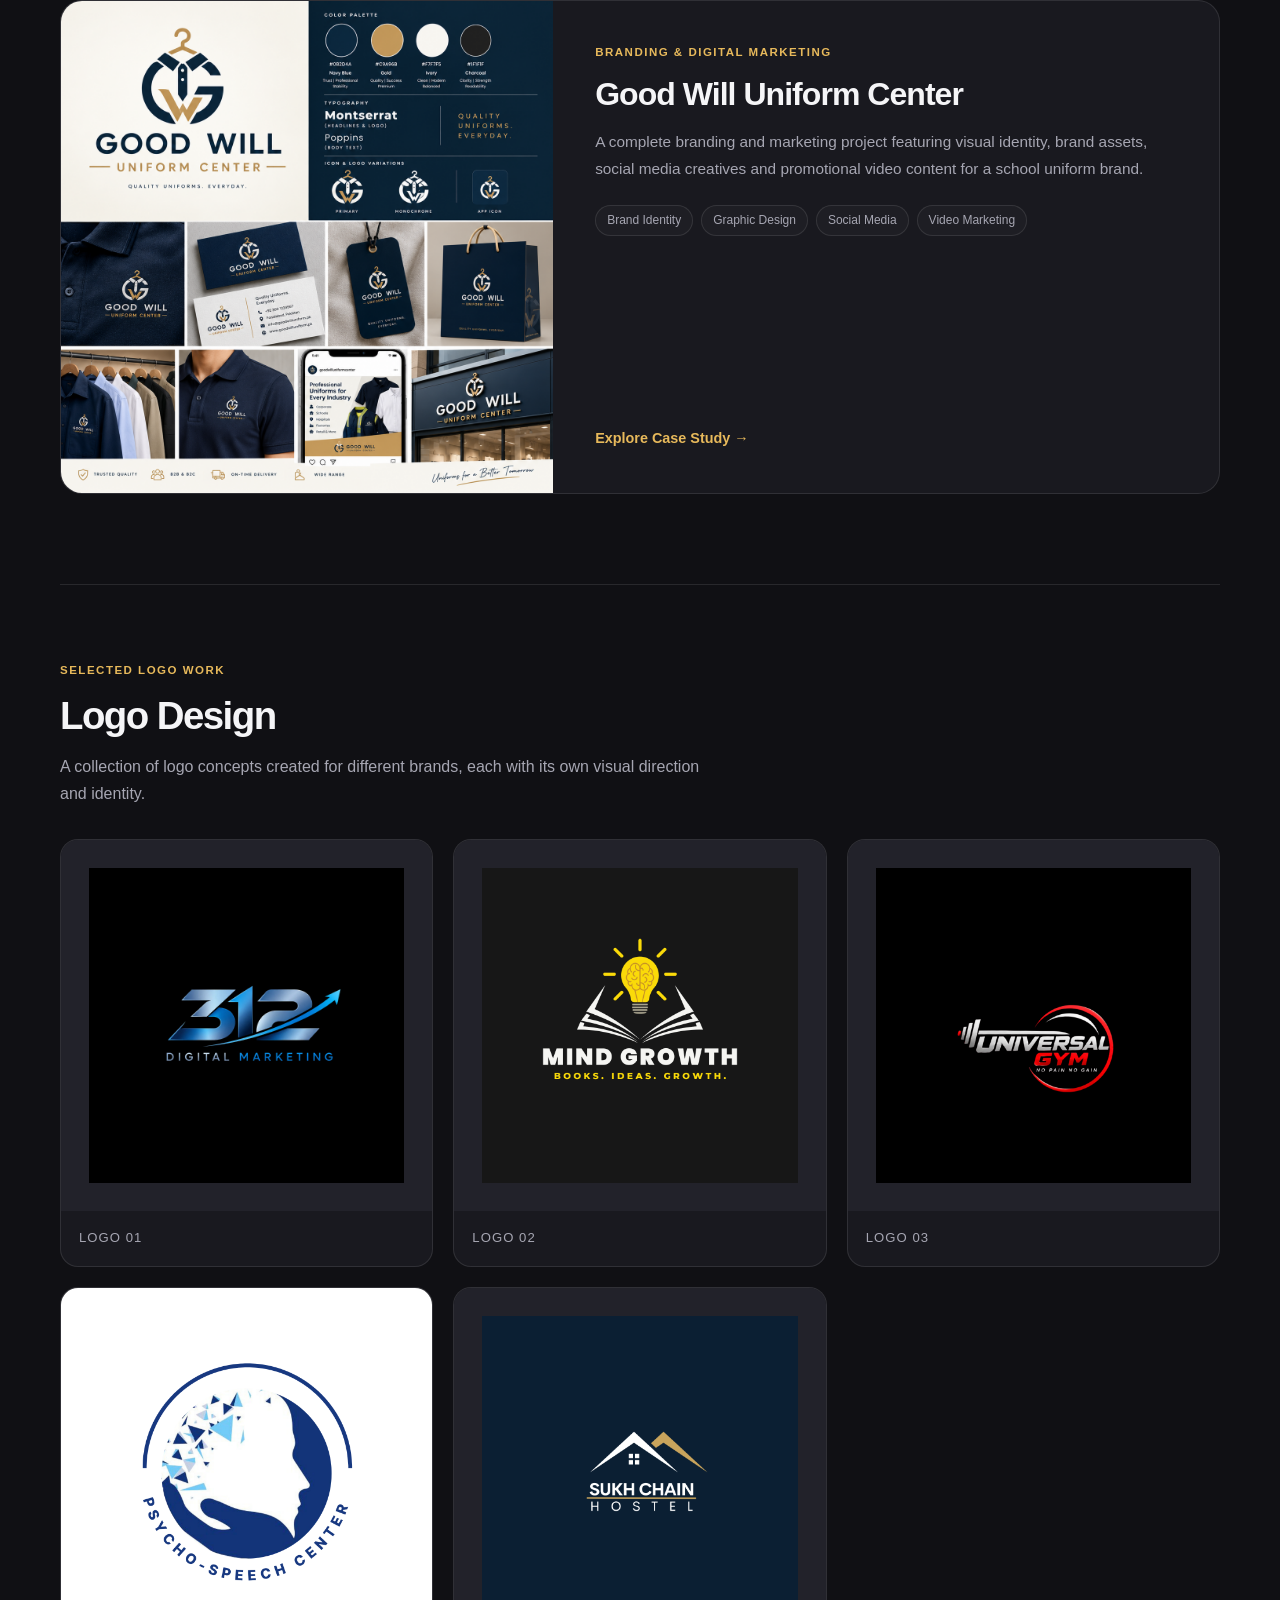
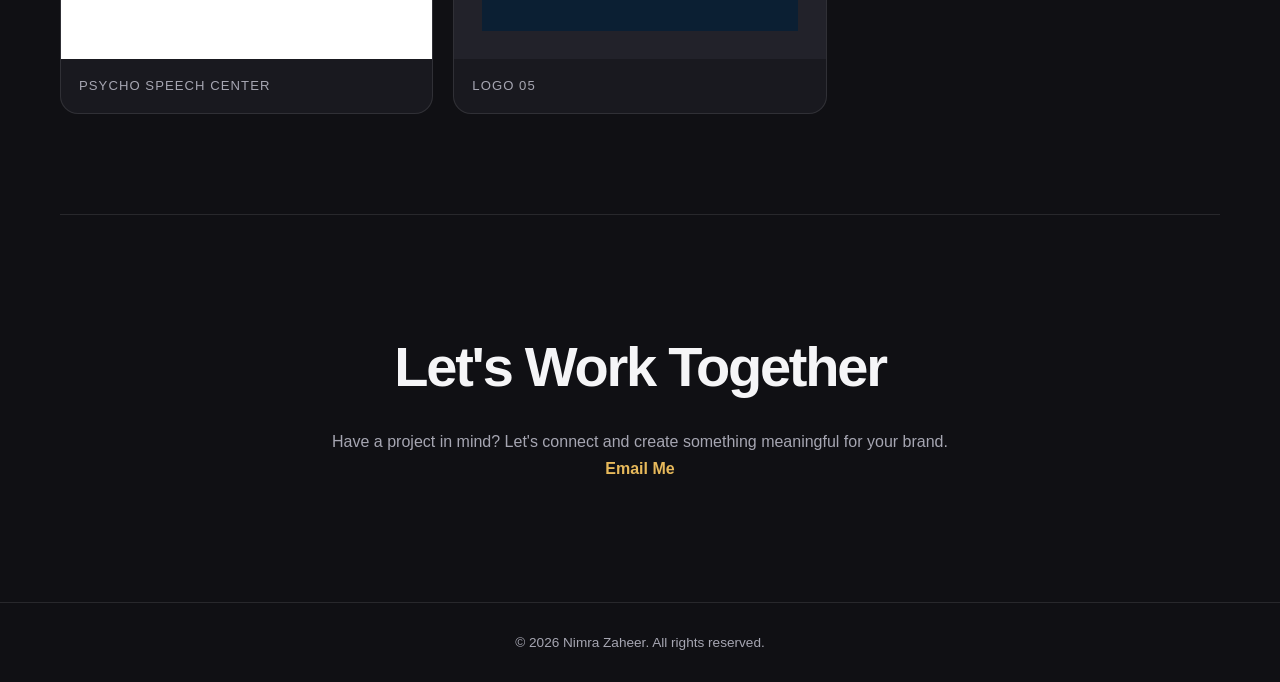
==== commit 4f8d08c2: "Add logo design showcase to portfolio" ====
--- a/index.html
+++ b/index.html
@@ -343,6 +343,91 @@
       }
     }
 
+
+    /* Logo Design Showcase */
+    .logo-showcase {
+      margin-top: 90px;
+      padding-top: 70px;
+      border-top: 1px solid var(--border);
+    }
+
+    .logo-showcase-heading {
+      margin-bottom: 32px;
+    }
+
+    .logo-showcase-heading h3 {
+      font-size: clamp(1.7rem, 3vw, 2.4rem);
+      margin-bottom: 14px;
+    }
+
+    .logo-showcase-heading p {
+      max-width: 650px;
+    }
+
+    .logo-design-grid {
+      display: grid;
+      grid-template-columns: repeat(3, minmax(0, 1fr));
+      gap: 20px;
+    }
+
+    .logo-design-card {
+      overflow: hidden;
+      border: 1px solid var(--border);
+      border-radius: 18px;
+      background: var(--surface);
+      transition: transform 0.25s ease, border-color 0.25s ease;
+    }
+
+    .logo-design-card:hover {
+      transform: translateY(-5px);
+      border-color: rgba(231, 185, 91, 0.65);
+    }
+
+    .logo-design-artwork {
+      display: flex;
+      align-items: center;
+      justify-content: center;
+      aspect-ratio: 1 / 1;
+      padding: 28px;
+      background: #22222a;
+    }
+
+    .logo-design-artwork img {
+      width: 100%;
+      height: 100%;
+      object-fit: contain;
+    }
+
+    /* Logo 4: Psycho Speech Center has a white artwork background */
+    .logo-design-card.logo-psycho .logo-design-artwork {
+      background: #ffffff;
+    }
+
+    .logo-design-caption {
+      padding: 16px 18px;
+      color: var(--text-muted);
+      font-size: 0.82rem;
+      letter-spacing: 0.08em;
+      text-transform: uppercase;
+    }
+
+    @media (max-width: 760px) {
+      .logo-design-grid {
+        grid-template-columns: repeat(2, minmax(0, 1fr));
+        gap: 14px;
+      }
+
+      .logo-design-artwork {
+        padding: 18px;
+      }
+    }
+
+    @media (max-width: 420px) {
+      .logo-design-grid {
+        grid-template-columns: 1fr;
+      }
+    }
+
     /* Responsive */
 
     @media (max-width: 900px) {
@@ -834,6 +919,55 @@
 
       </a>
 
+      <!-- LOGO DESIGN SHOWCASE -->
+      <div class="logo-showcase" id="logo-design">
+        <div class="logo-showcase-heading">
+          <span class="project-category">SELECTED LOGO WORK</span>
+          <h3>Logo Design</h3>
+          <p>
+            A collection of logo concepts created for different brands,
+            each with its own visual direction and identity.
+          </p>
+        </div>
+
+        <div class="logo-design-grid">
+          <article class="logo-design-card">
+            <div class="logo-design-artwork">
+              <img src="assets/projects/logo-design/logo-01.jpeg" alt="Logo design 1" loading="lazy">
+            </div>
+            <div class="logo-design-caption">Logo 01</div>
+          </article>
+
+          <article class="logo-design-card">
+            <div class="logo-design-artwork">
+              <img src="assets/projects/logo-design/logo-02.png" alt="Logo design 2" loading="lazy">
+            </div>
+            <div class="logo-design-caption">Logo 02</div>
+          </article>
+
+          <article class="logo-design-card">
+            <div class="logo-design-artwork">
+              <img src="assets/projects/logo-design/logo-03.png" alt="Logo design 3" loading="lazy">
+            </div>
+            <div class="logo-design-caption">Logo 03</div>
+          </article>
+
+          <article class="logo-design-card logo-psycho">
+            <div class="logo-design-artwork">
+              <img src="assets/projects/logo-design/logo-04.png" alt="Psycho Speech Center logo design" loading="lazy">
+            </div>
+            <div class="logo-design-caption">Psycho Speech Center</div>
+          </article>
+
+          <article class="logo-design-card">
+            <div class="logo-design-artwork">
+              <img src="assets/projects/logo-design/logo-05.png" alt="Logo design 5" loading="lazy">
+            </div>
+            <div class="logo-design-caption">Logo 05</div>
+          </article>
+        </div>
+      </div>
+
     </section>
 
 
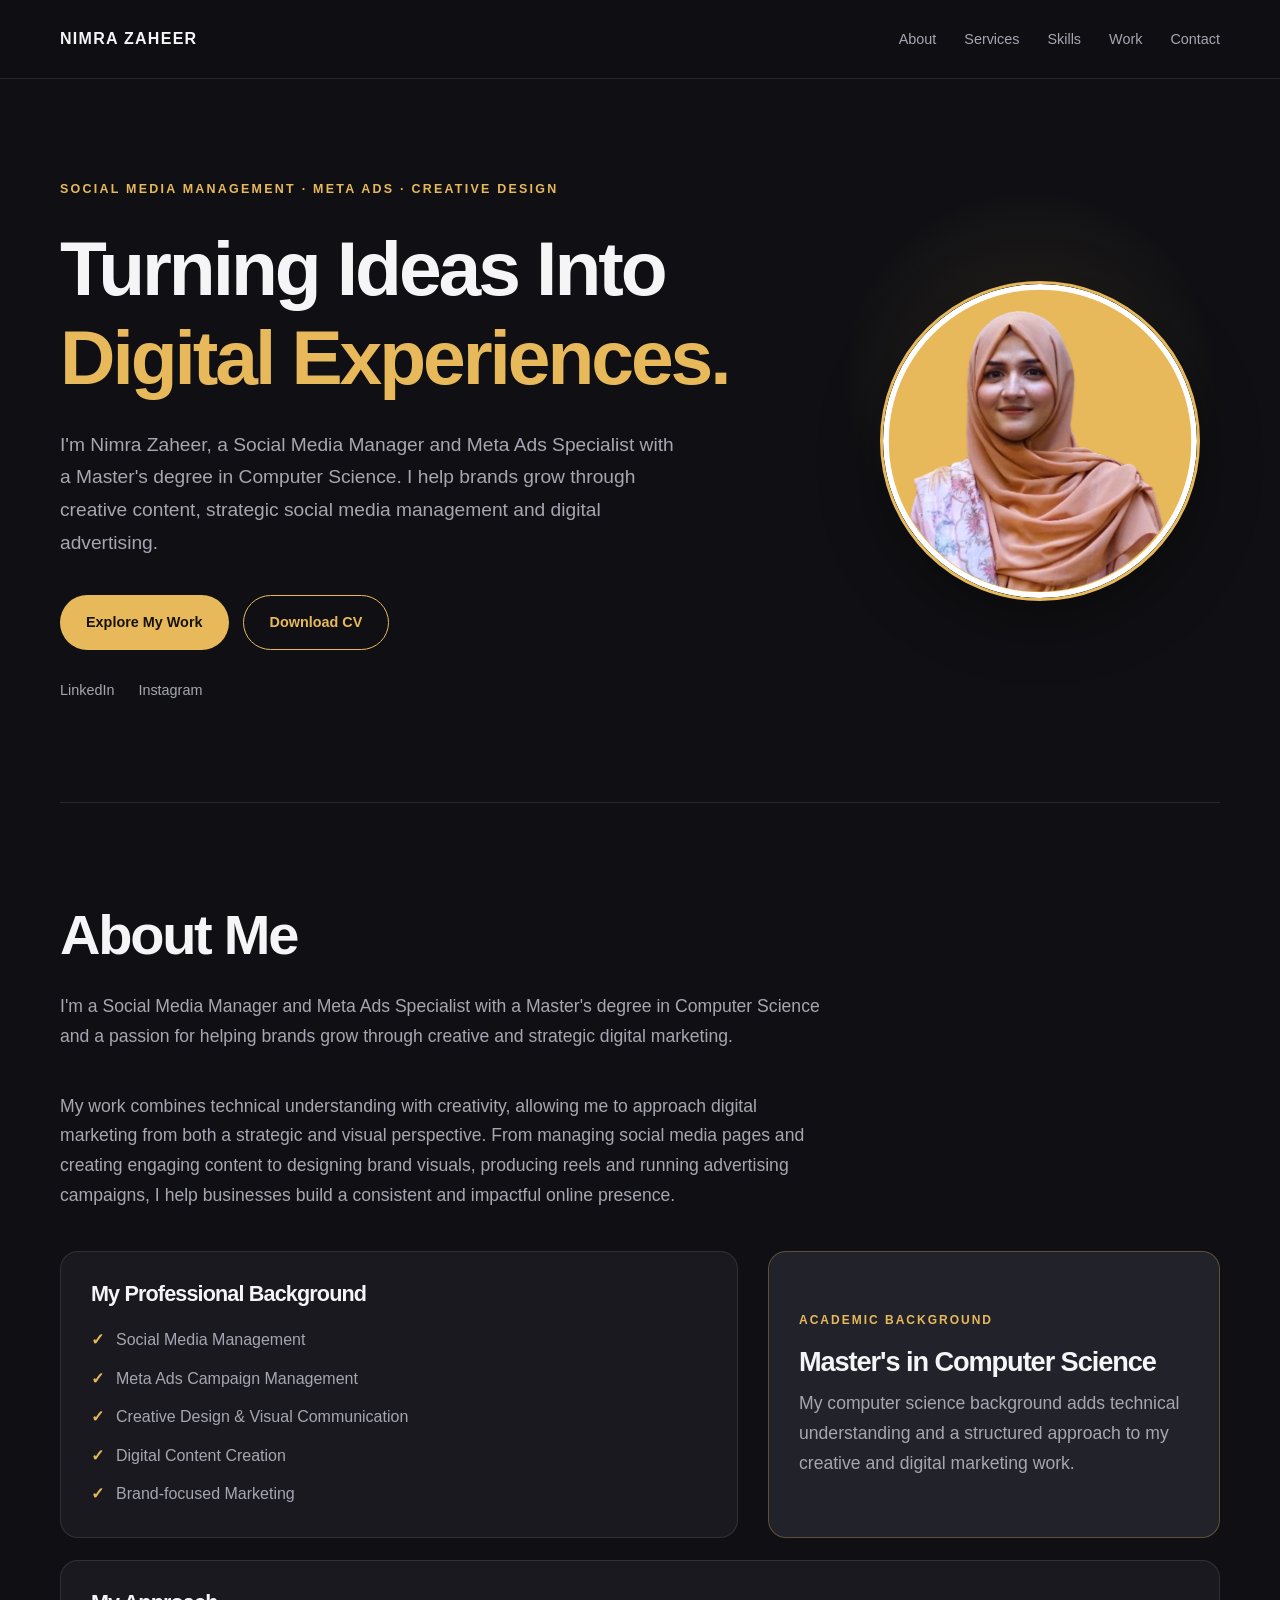
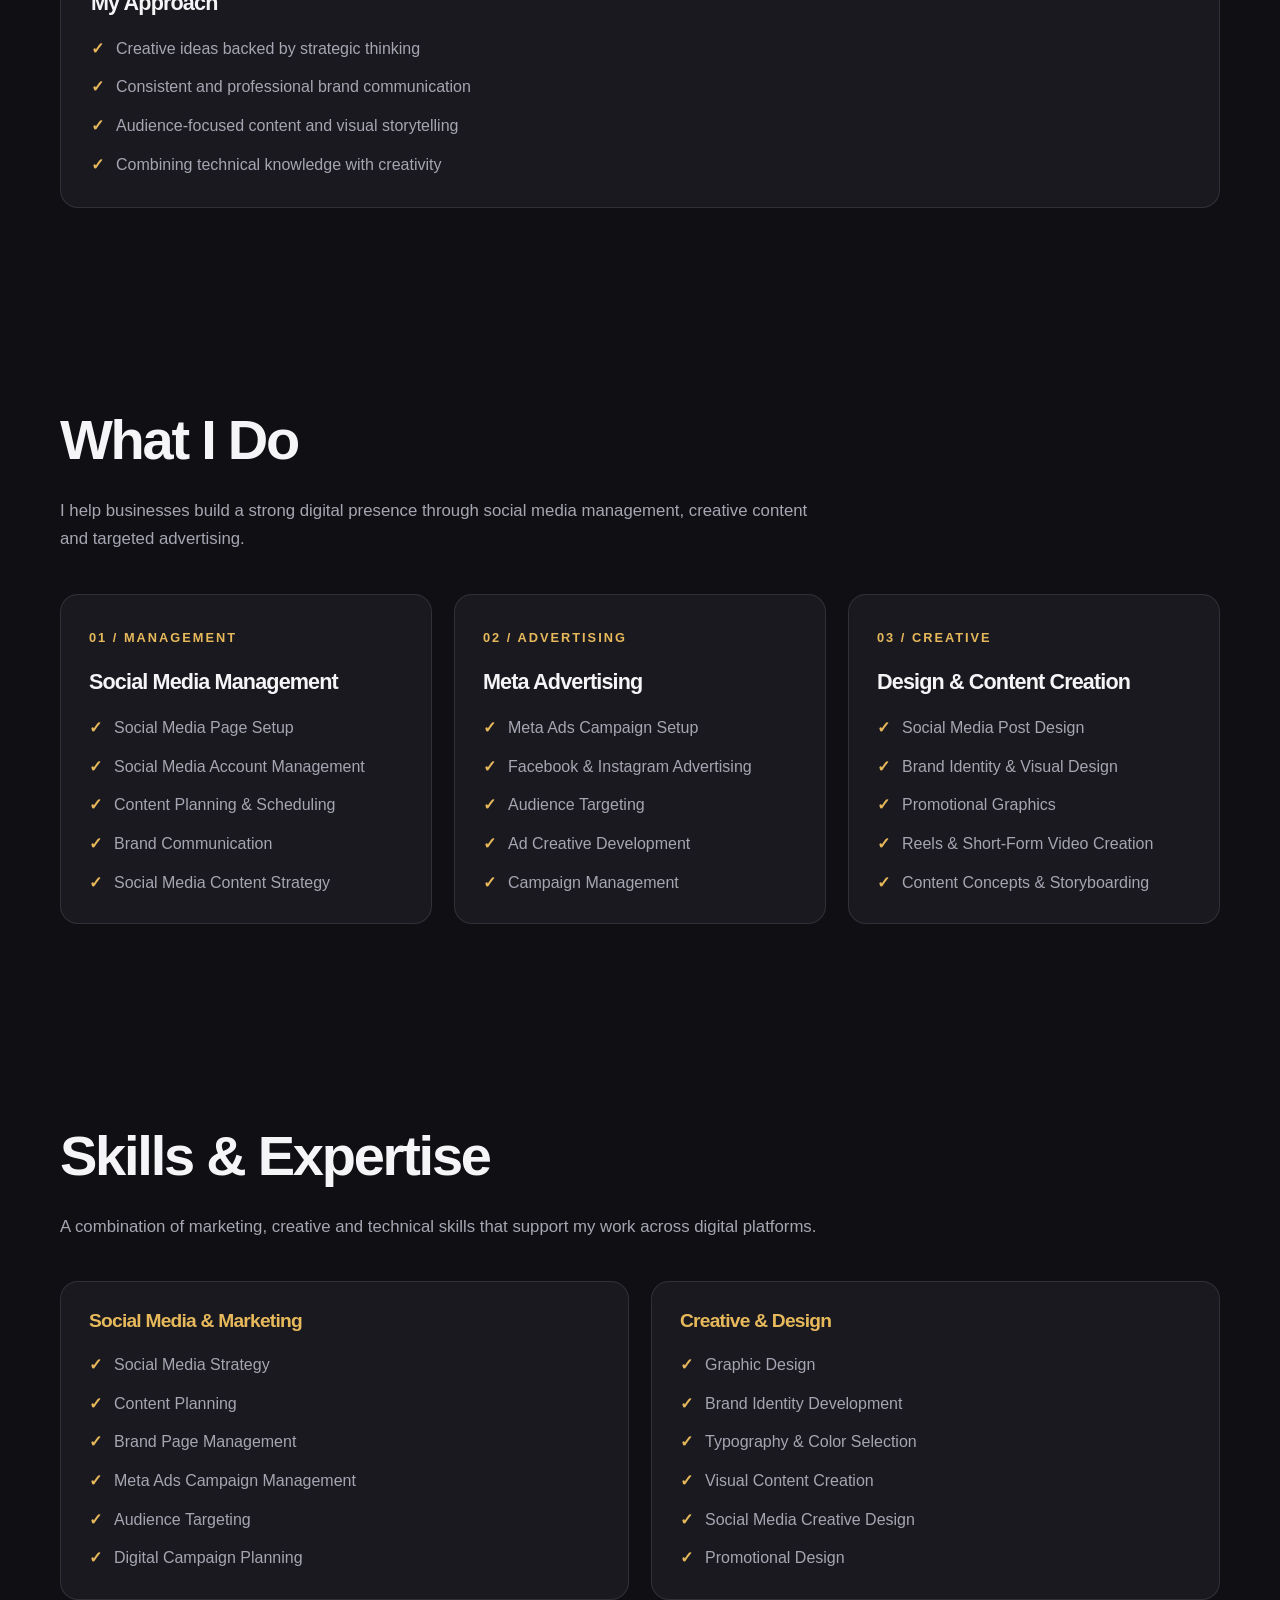
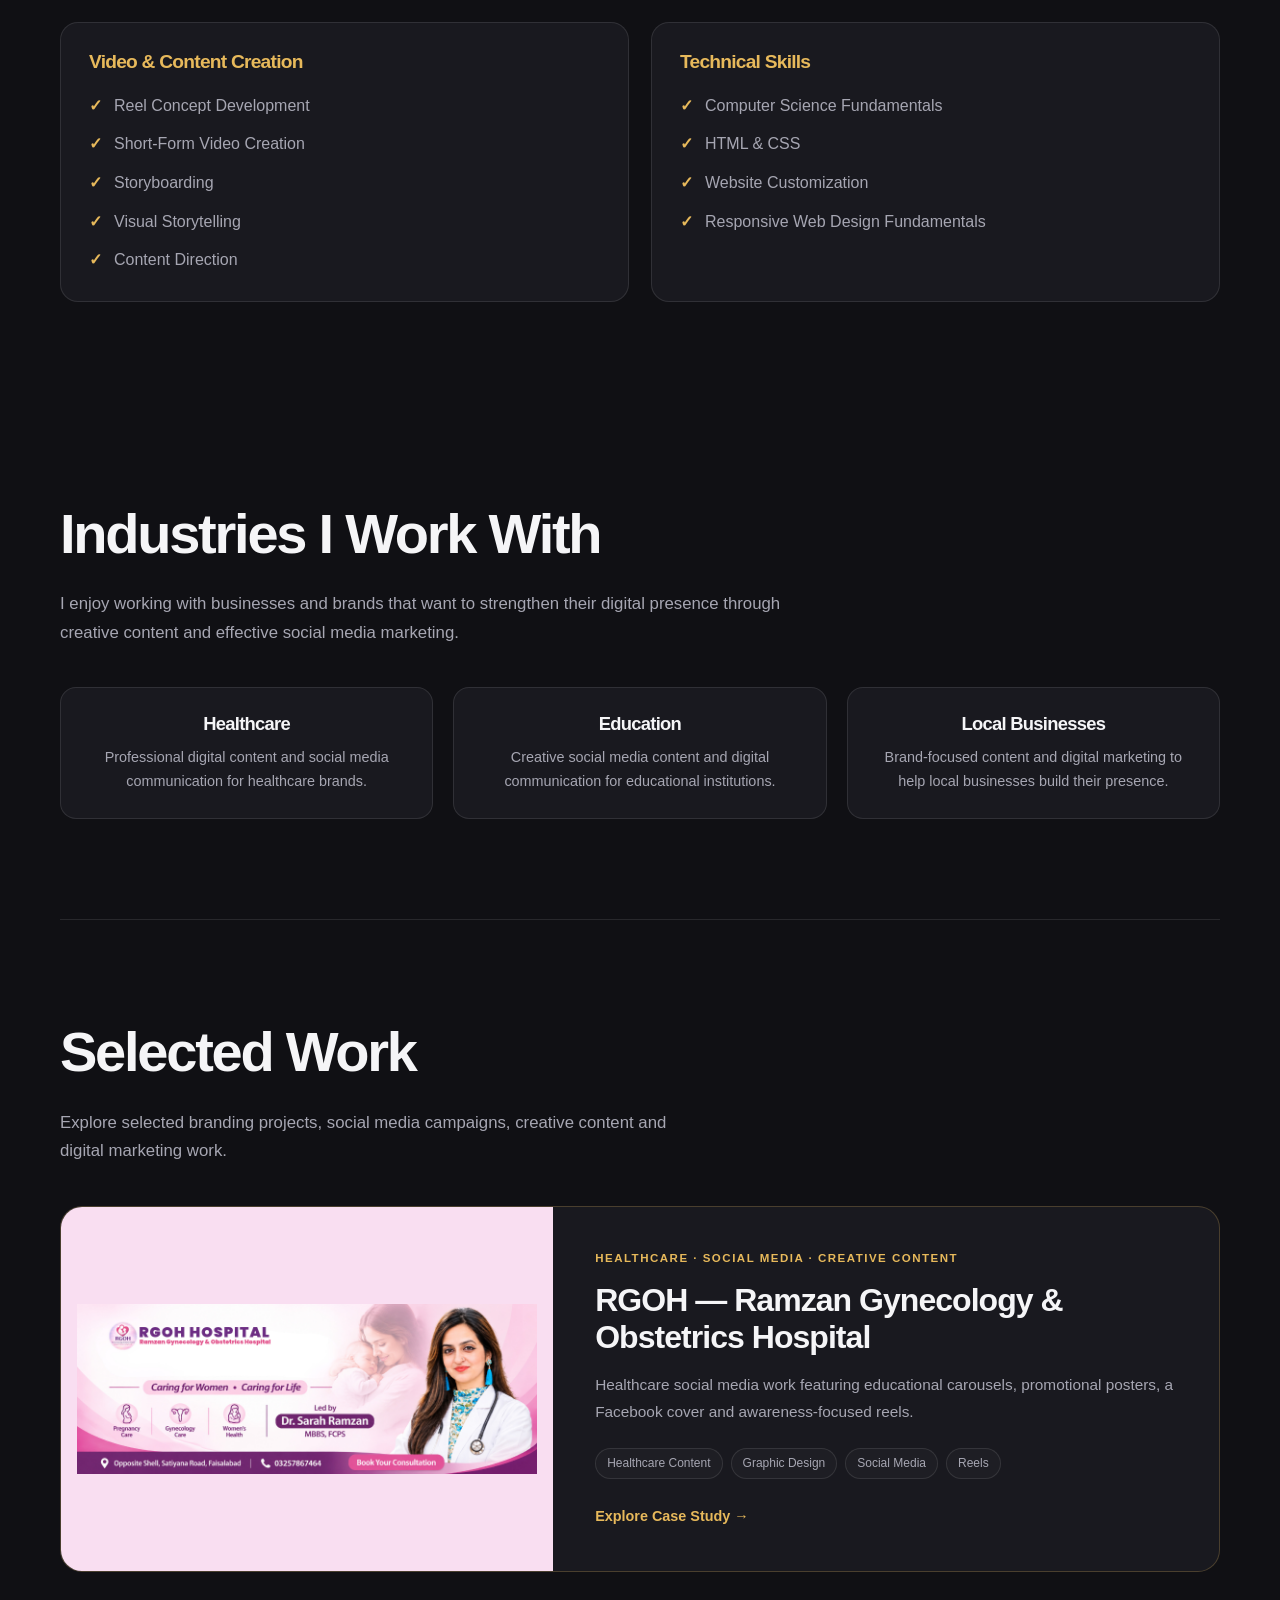
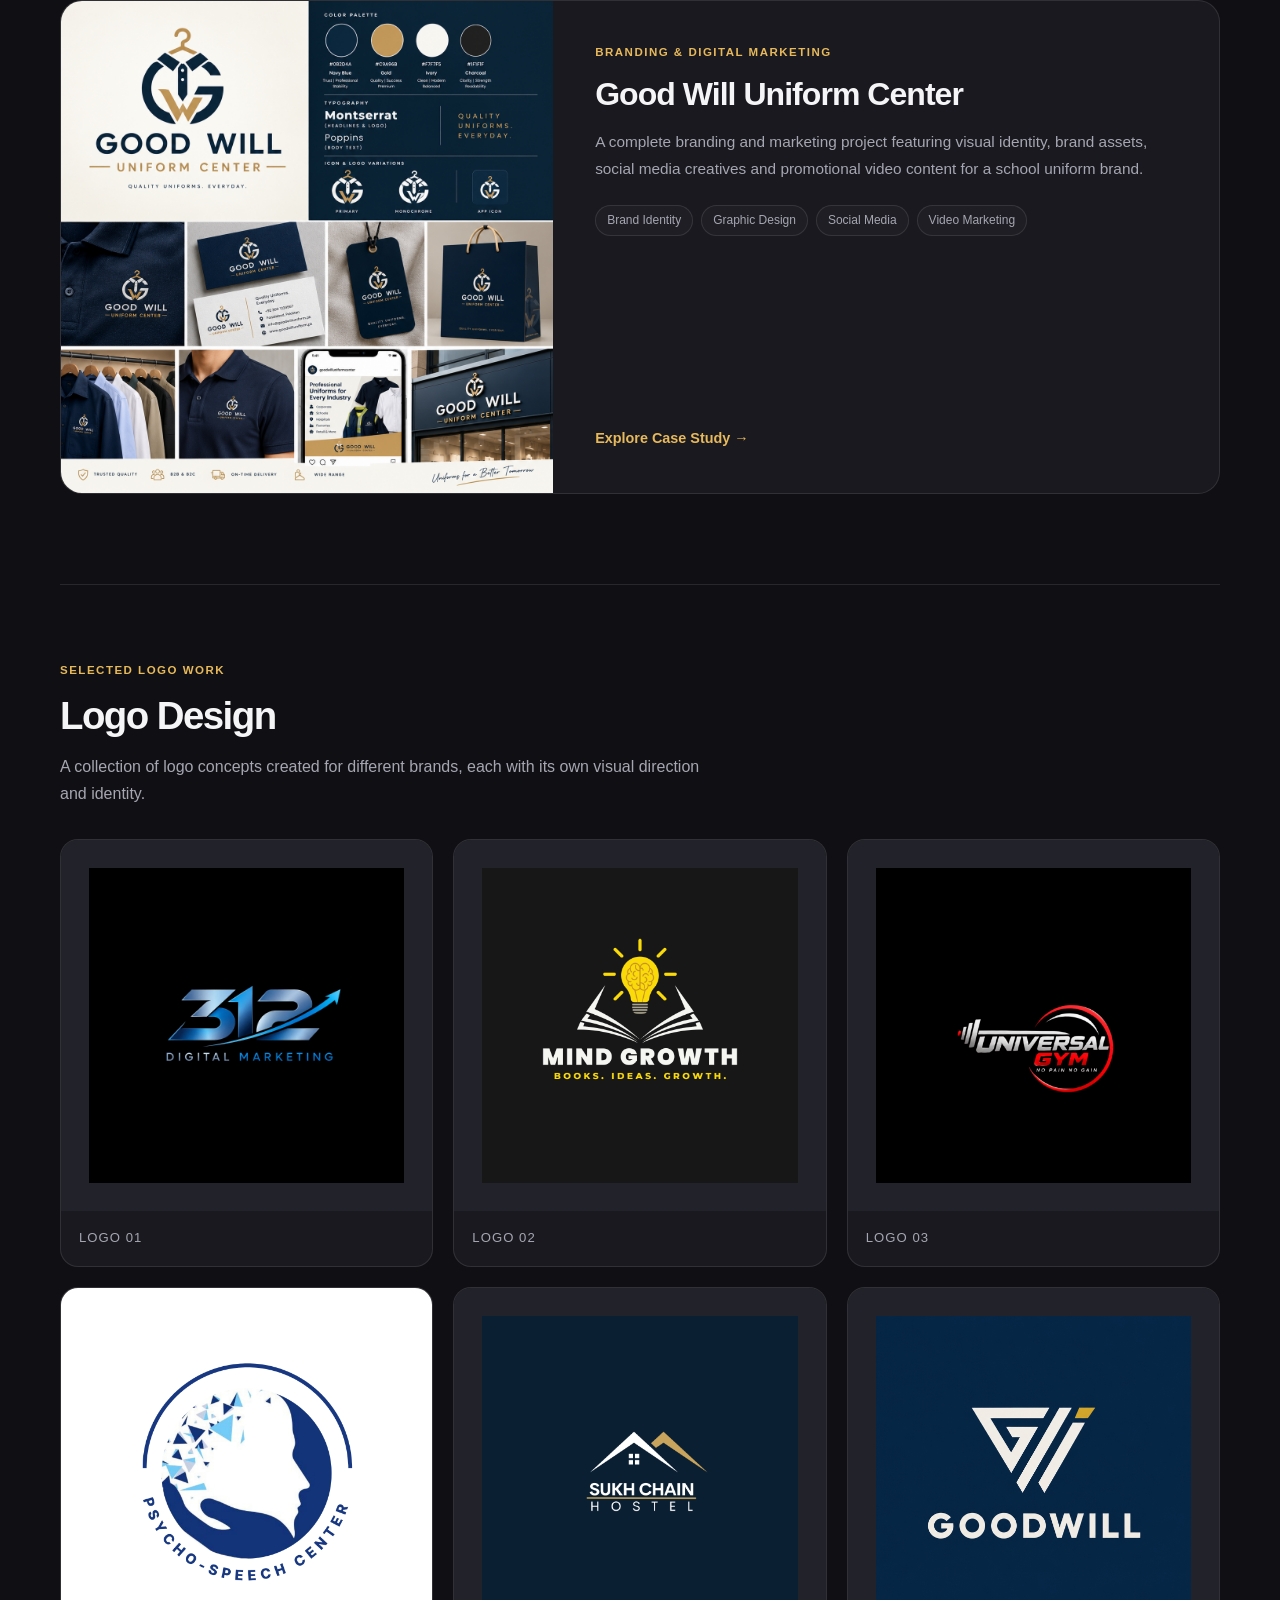
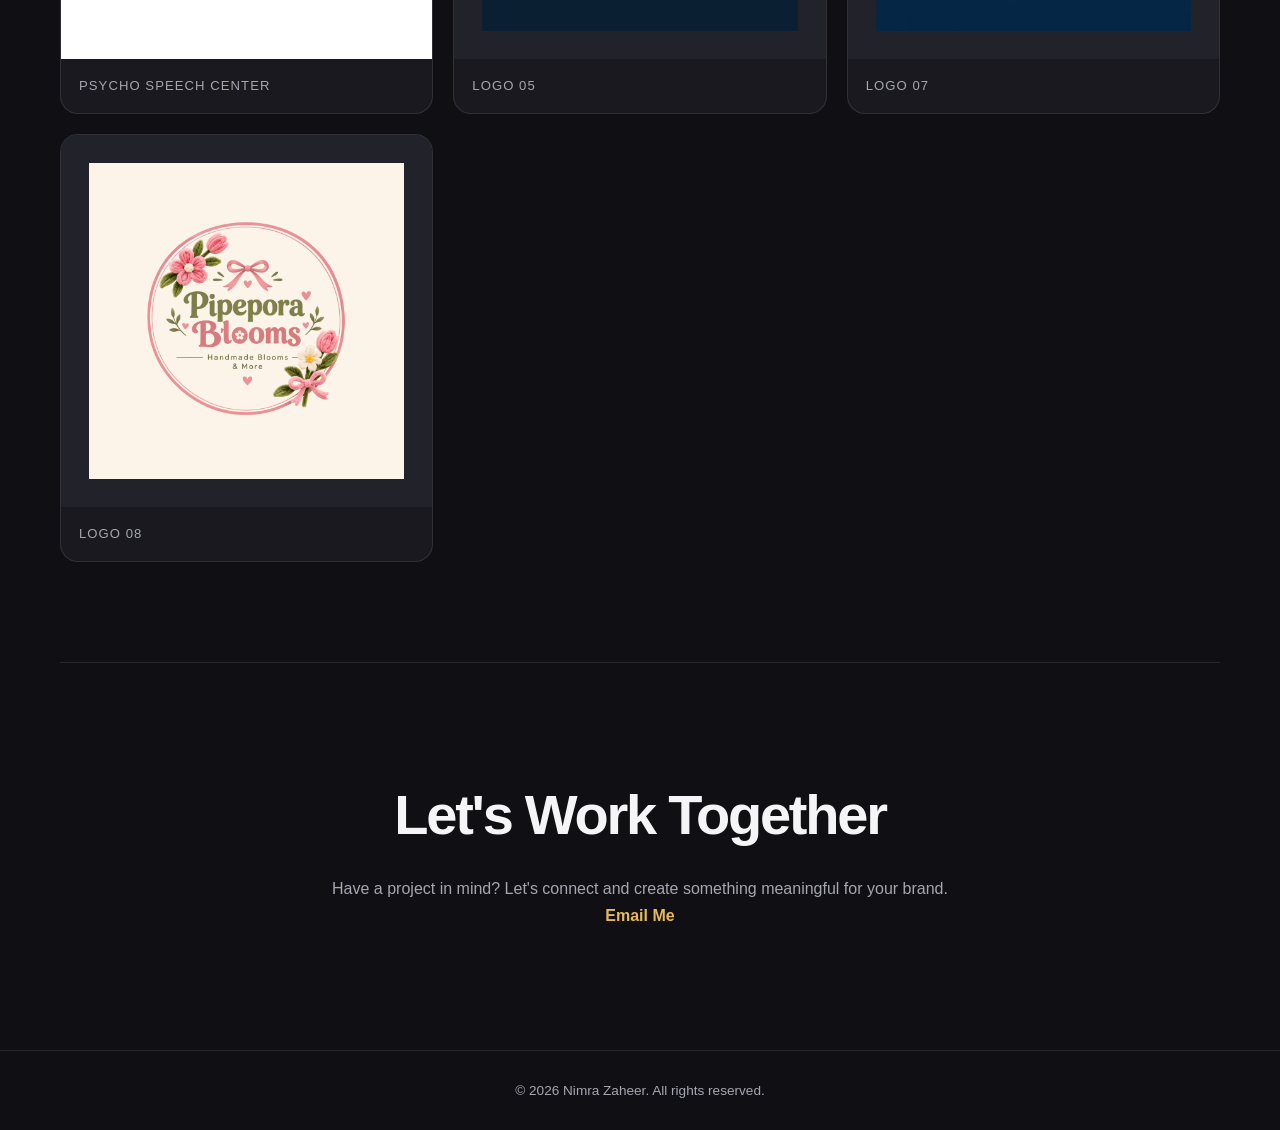
==== commit b42c45aa: "Show additional logo designs in portfolio" ====
--- a/index.html
+++ b/index.html
@@ -965,6 +965,20 @@
             </div>
             <div class="logo-design-caption">Logo 05</div>
           </article>
+
+          <article class="logo-design-card">
+            <div class="logo-design-artwork">
+              <img src="assets/projects/logo-design/logo-07.png" alt="Logo design 7" loading="lazy">
+            </div>
+            <div class="logo-design-caption">Logo 07</div>
+          </article>
+
+          <article class="logo-design-card">
+            <div class="logo-design-artwork">
+              <img src="assets/projects/logo-design/logo-08.png" alt="Logo design 8" loading="lazy">
+            </div>
+            <div class="logo-design-caption">Logo 08</div>
+          </article>
         </div>
       </div>
 
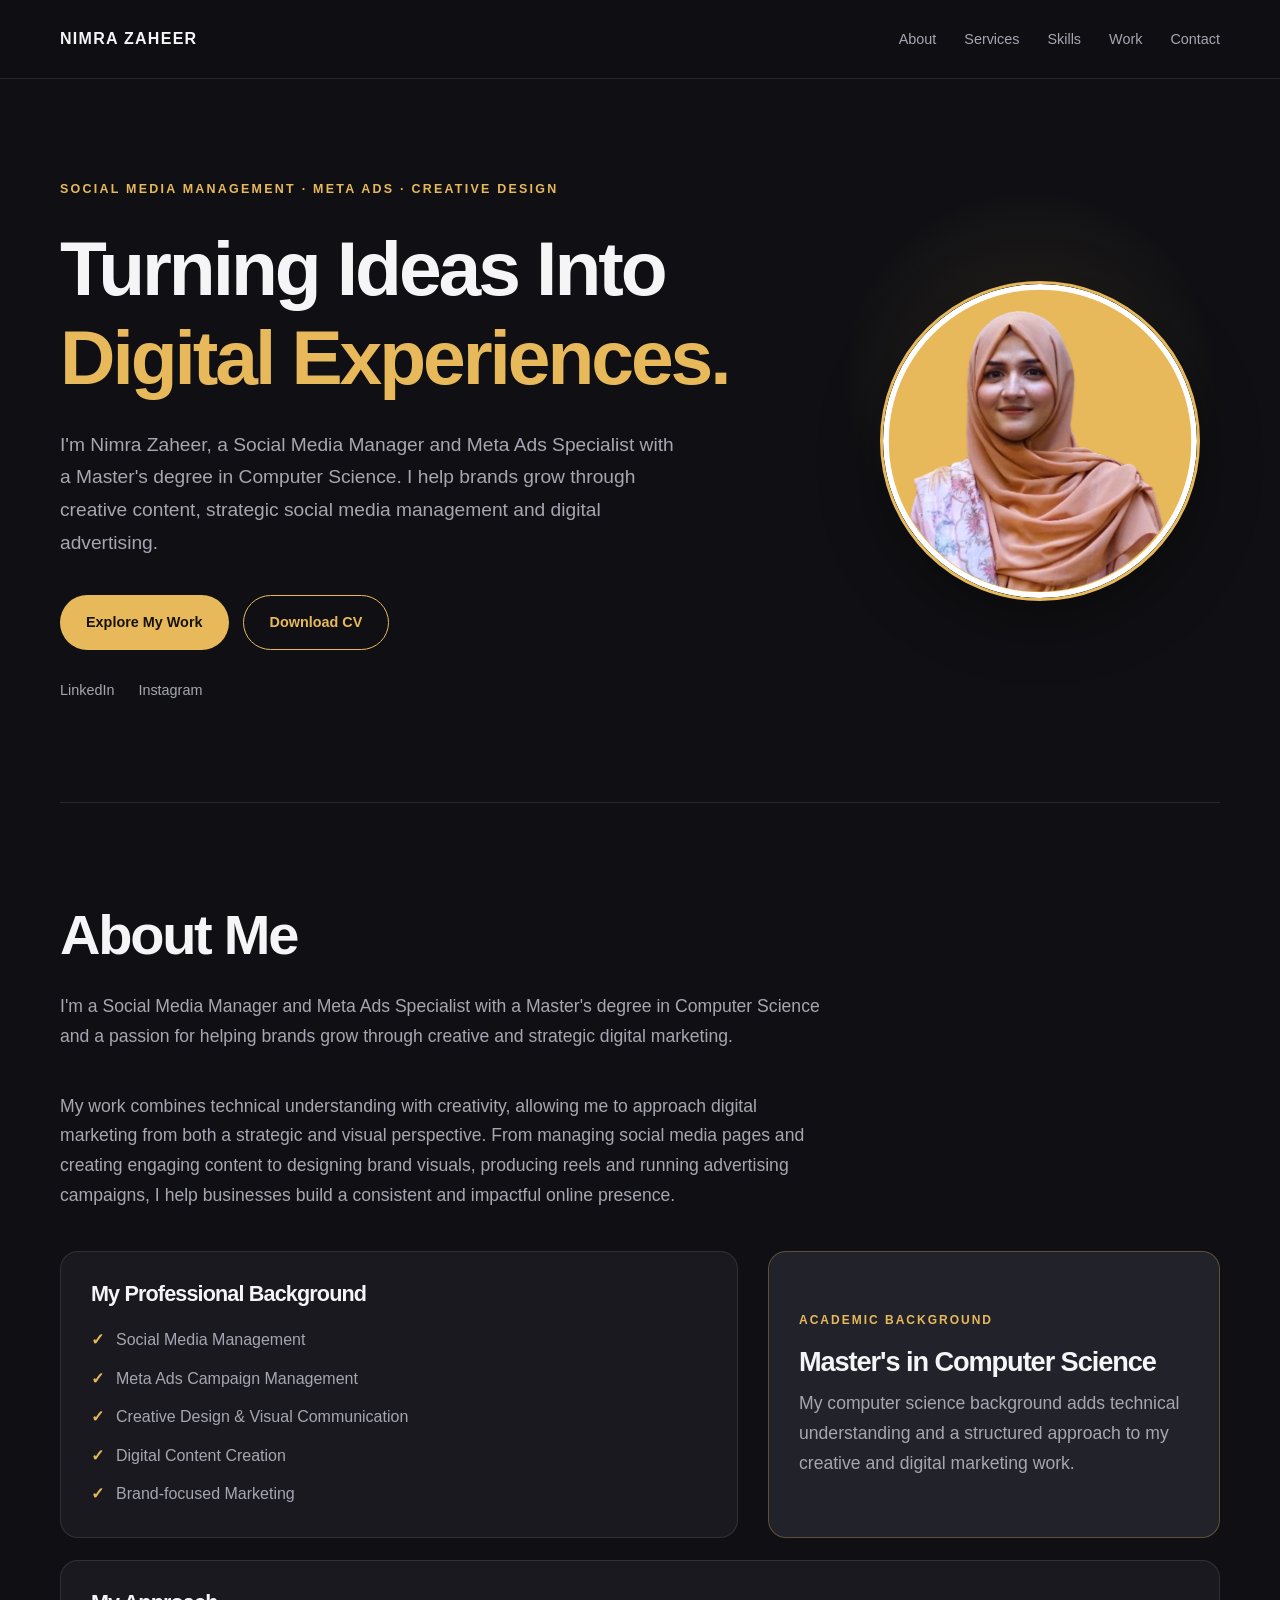
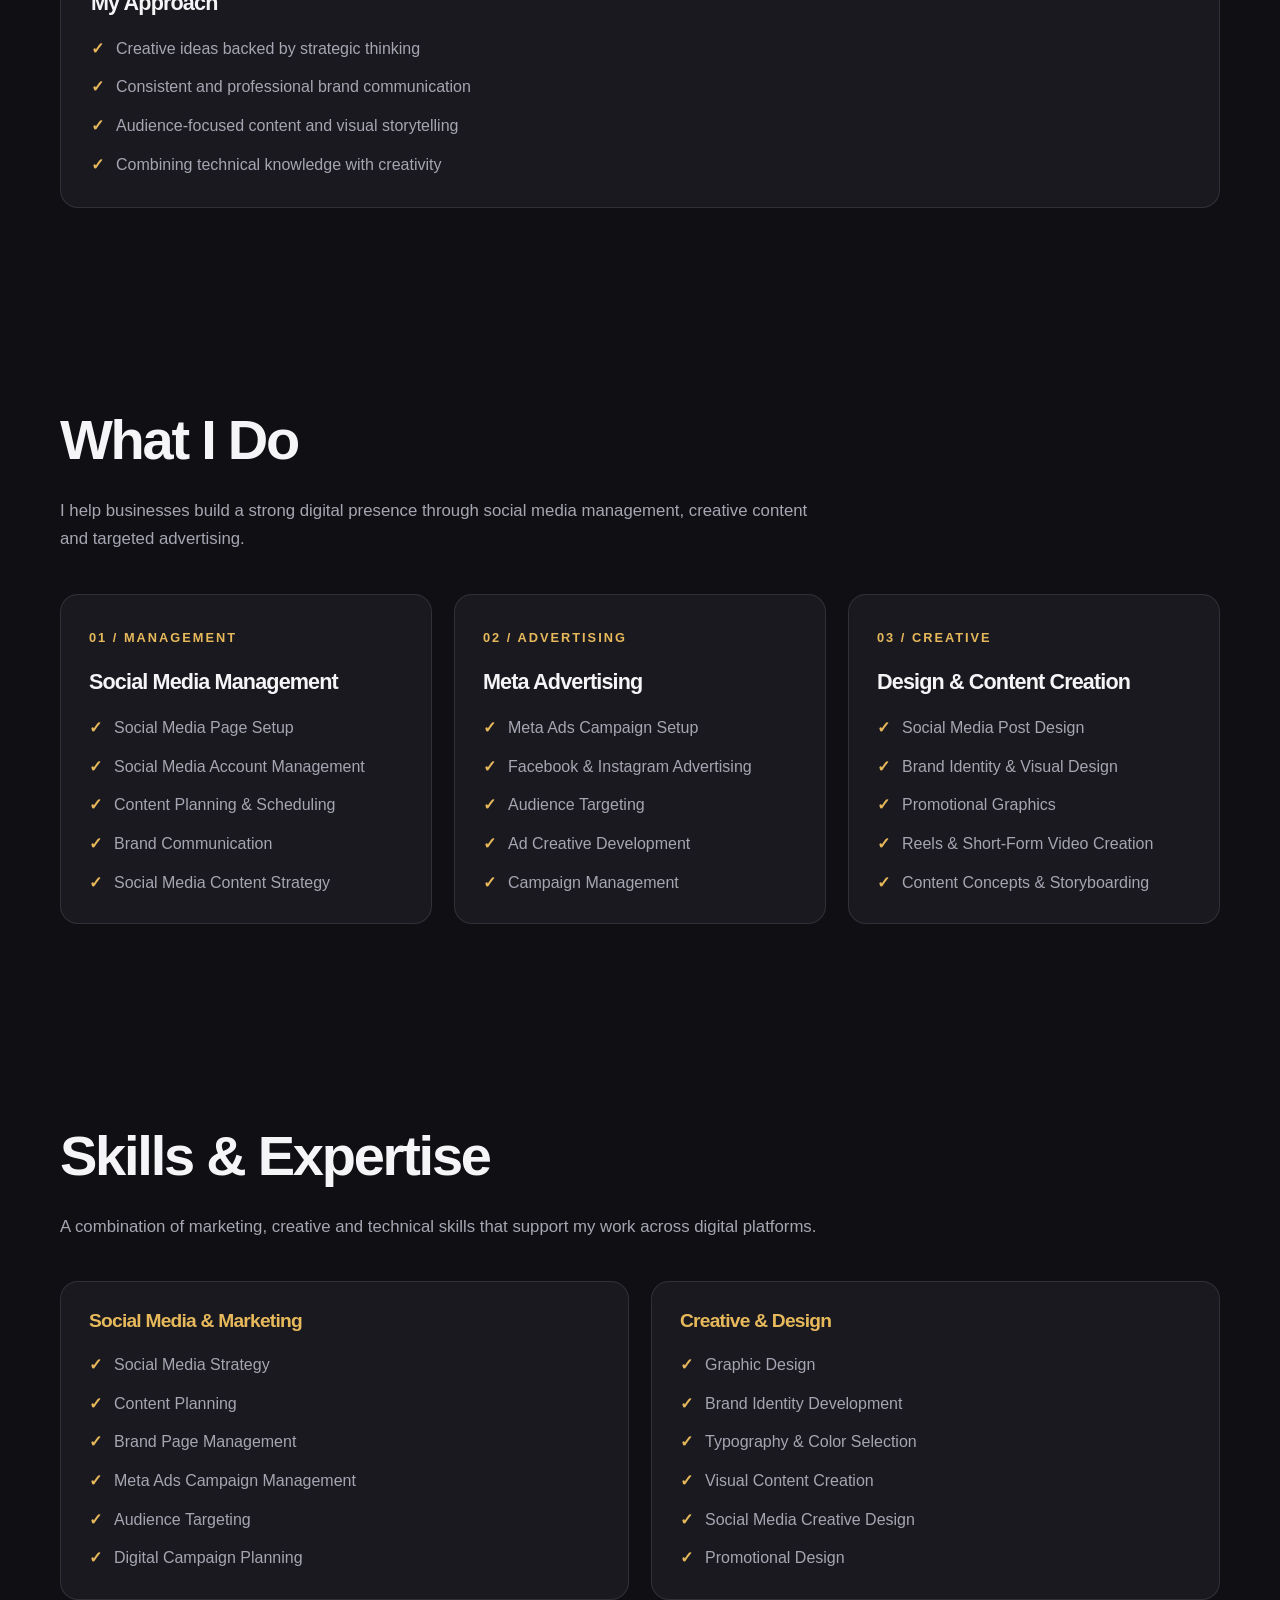
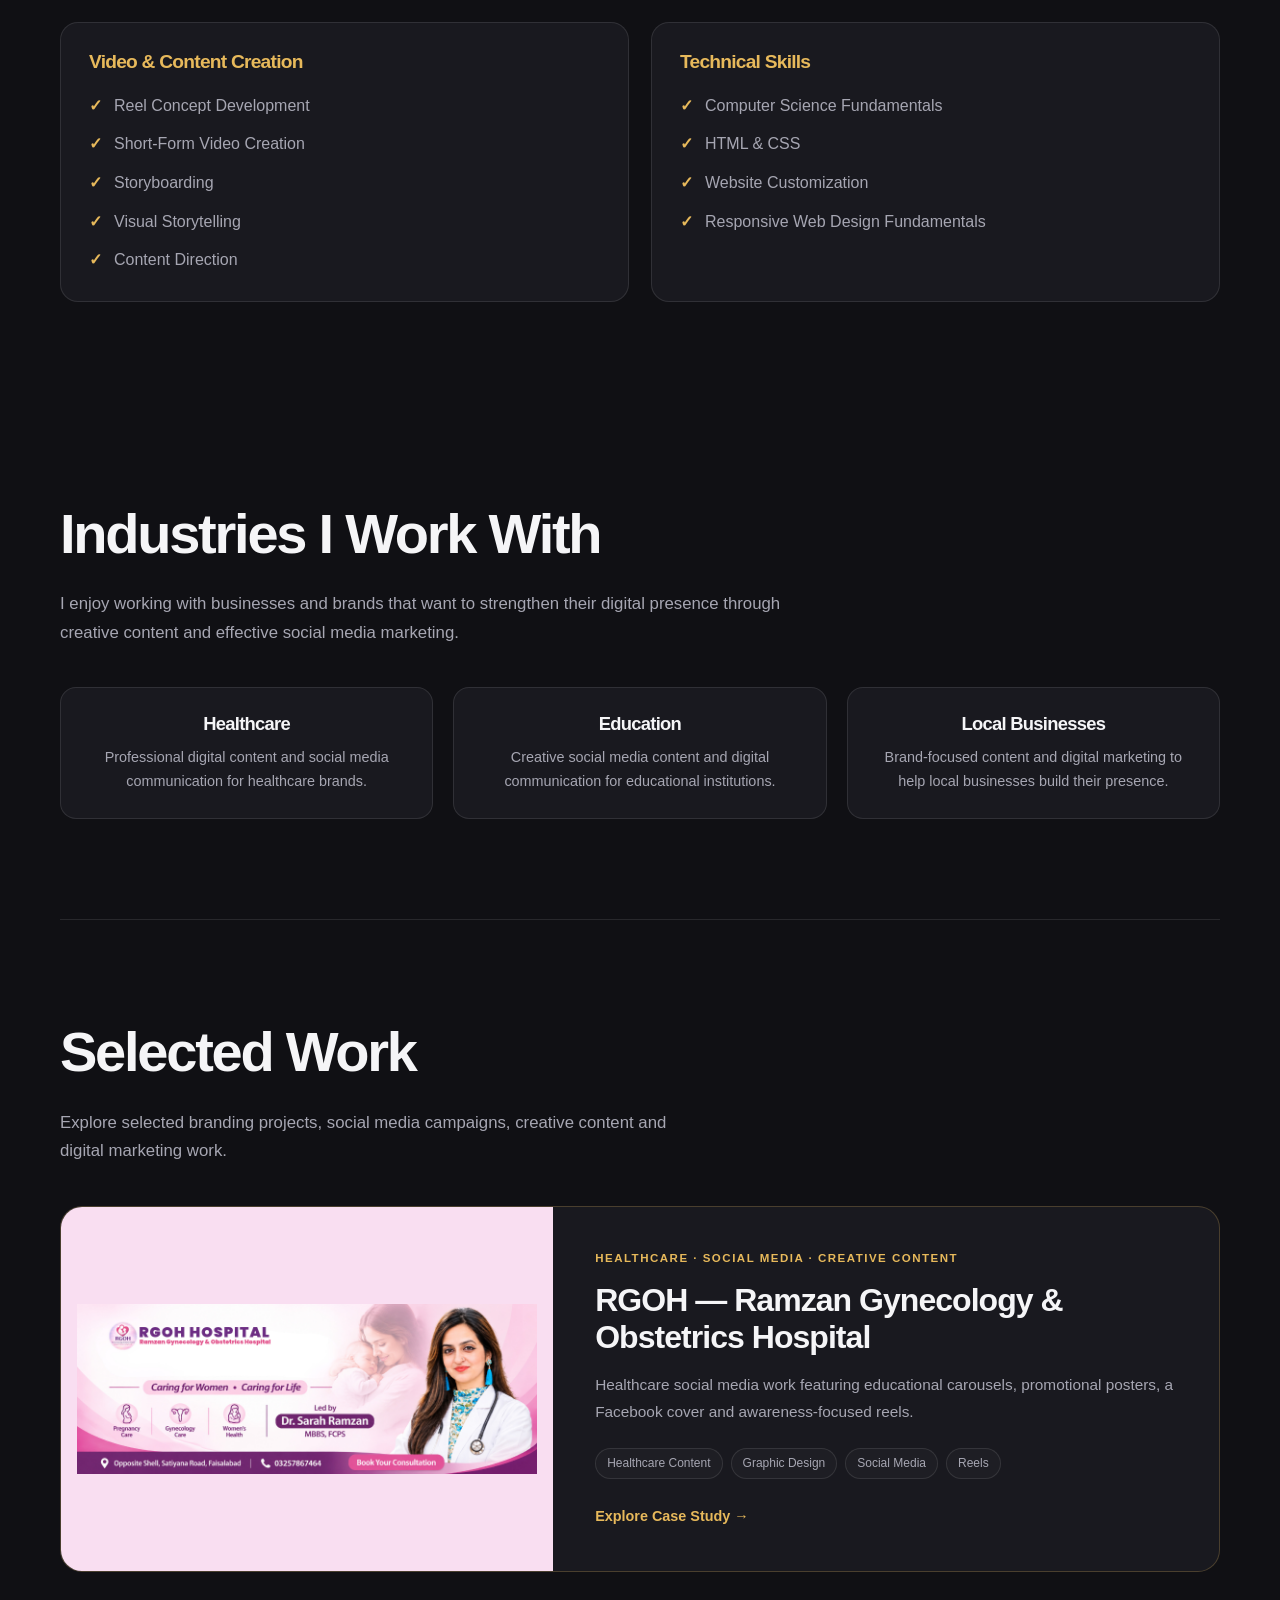
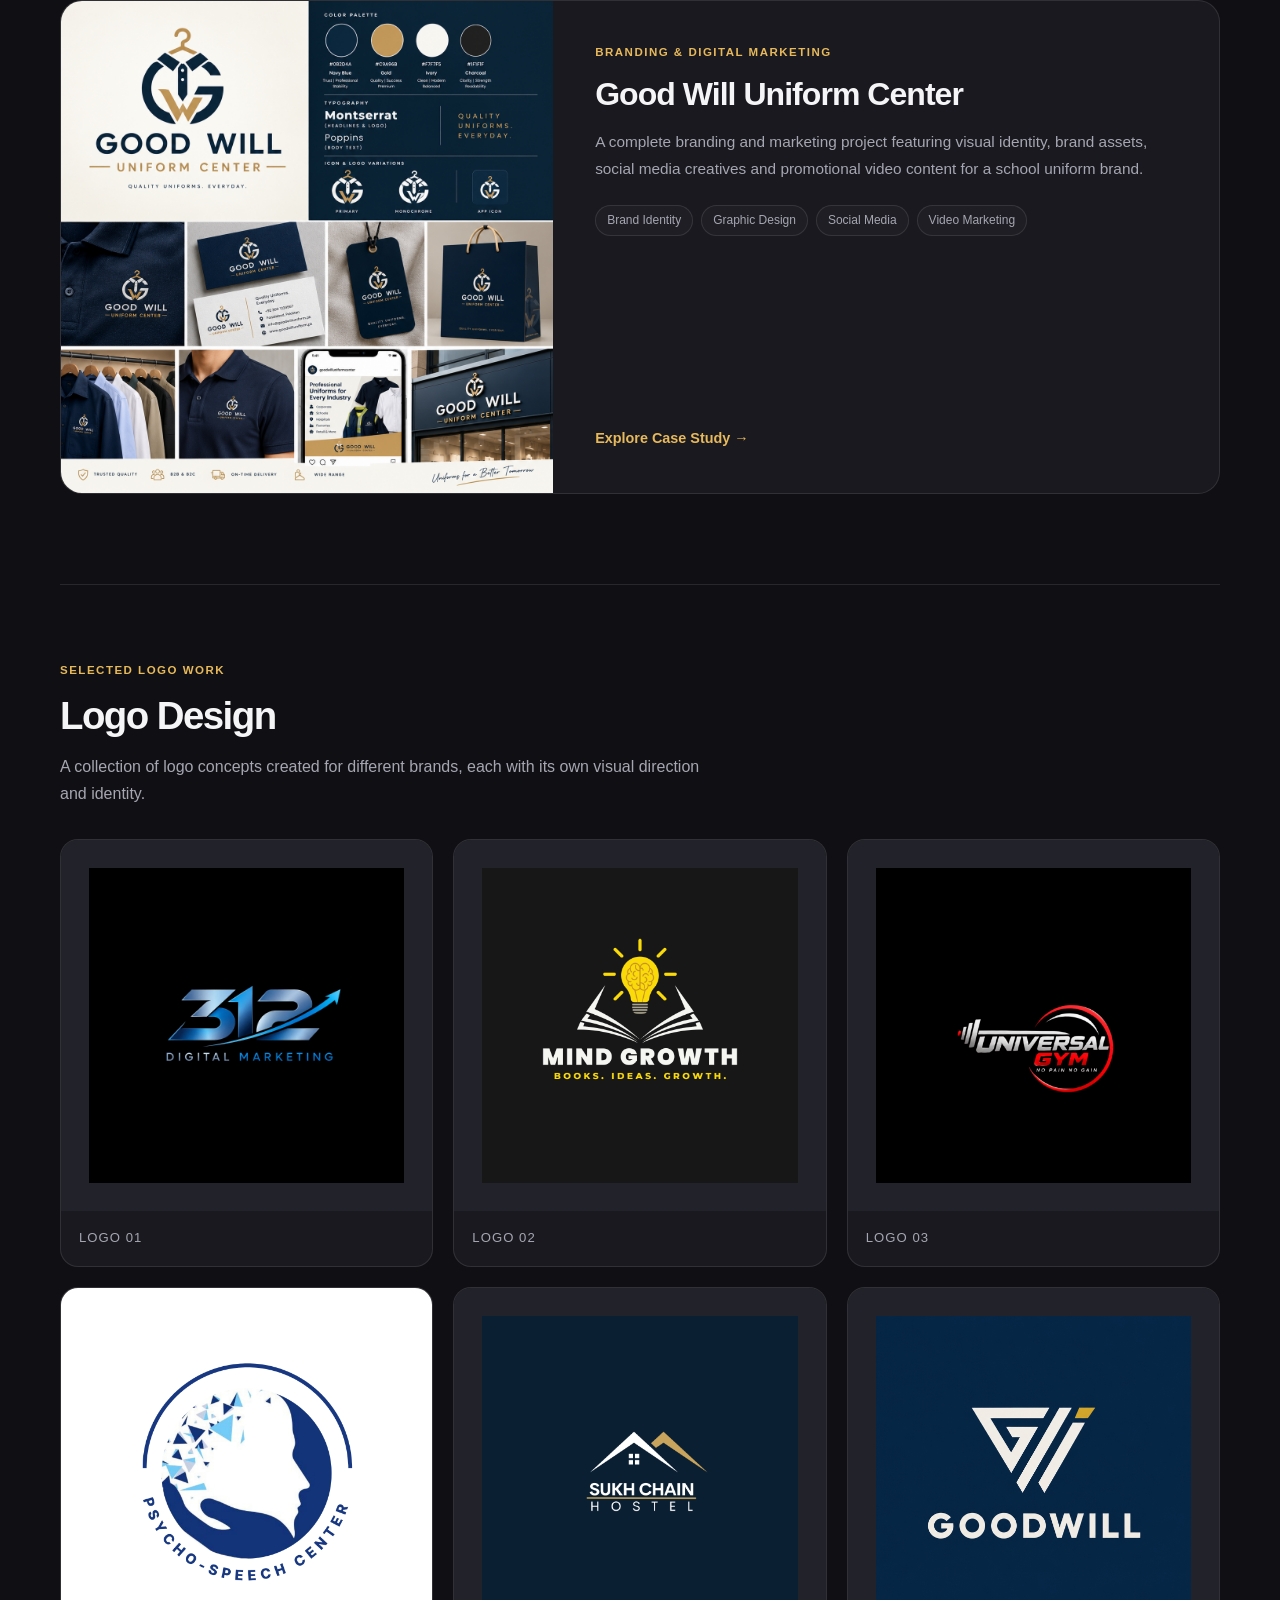
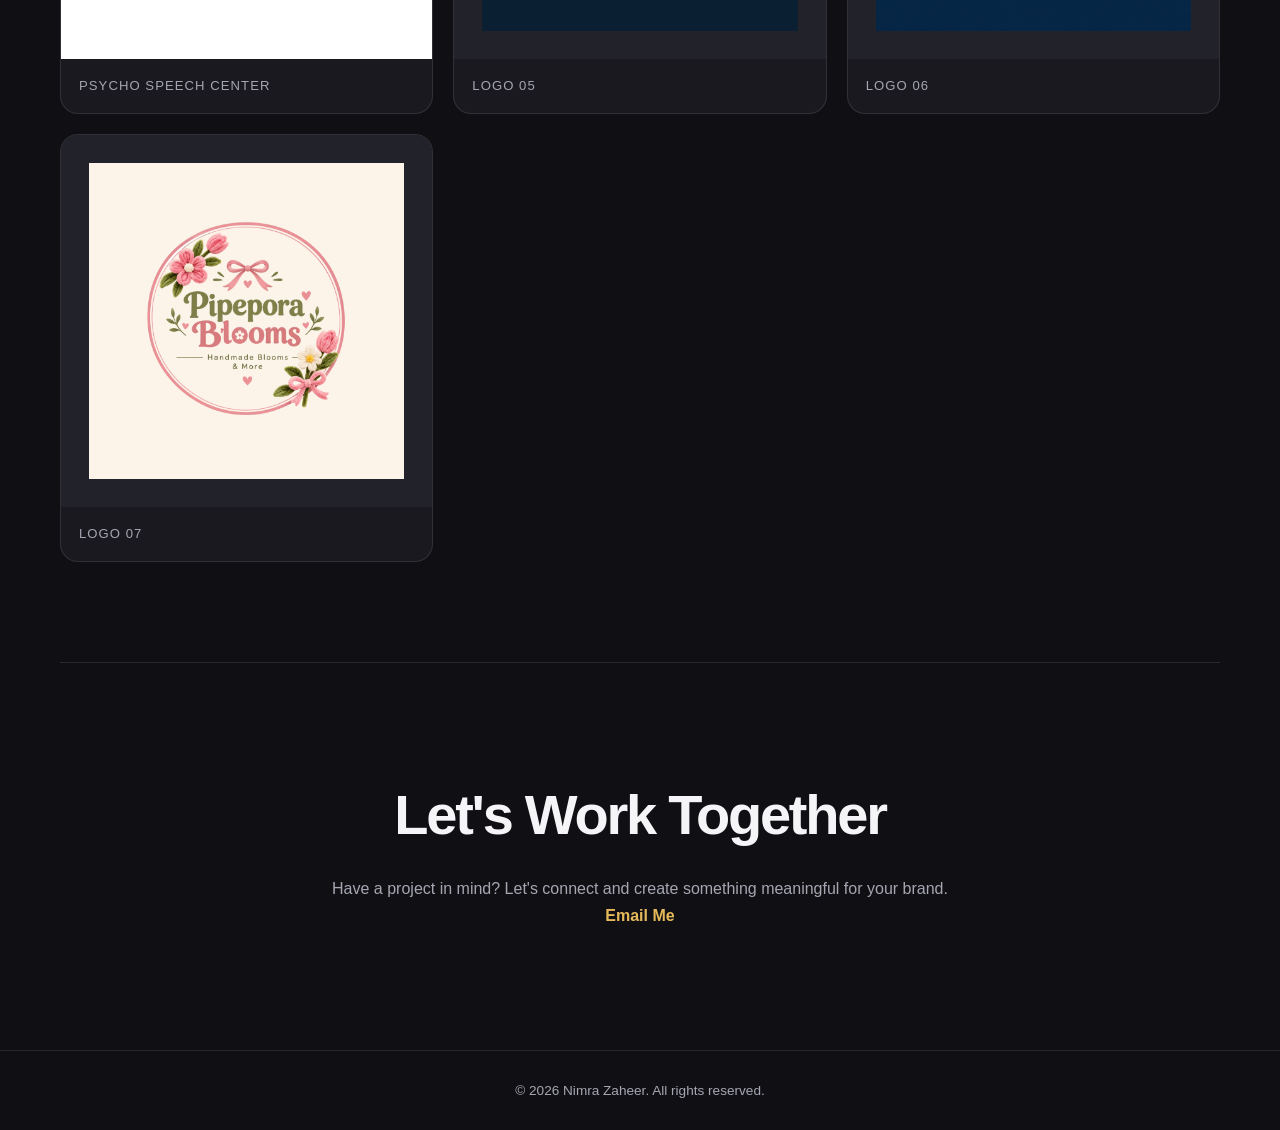
==== commit dd2e272e: "Adjust logo showcase numbering" ====
--- a/index.html
+++ b/index.html
@@ -968,16 +968,16 @@
 
           <article class="logo-design-card">
             <div class="logo-design-artwork">
-              <img src="assets/projects/logo-design/logo-07.png" alt="Logo design 7" loading="lazy">
+              <img src="assets/projects/logo-design/logo-07.png" alt="Logo design 6" loading="lazy">
+            </div>
+            <div class="logo-design-caption">Logo 06</div>
+          </article>
+
+          <article class="logo-design-card">
+            <div class="logo-design-artwork">
+              <img src="assets/projects/logo-design/logo-08.png" alt="Logo design 7" loading="lazy">
             </div>
             <div class="logo-design-caption">Logo 07</div>
-          </article>
-
-          <article class="logo-design-card">
-            <div class="logo-design-artwork">
-              <img src="assets/projects/logo-design/logo-08.png" alt="Logo design 8" loading="lazy">
-            </div>
-            <div class="logo-design-caption">Logo 08</div>
           </article>
         </div>
       </div>
